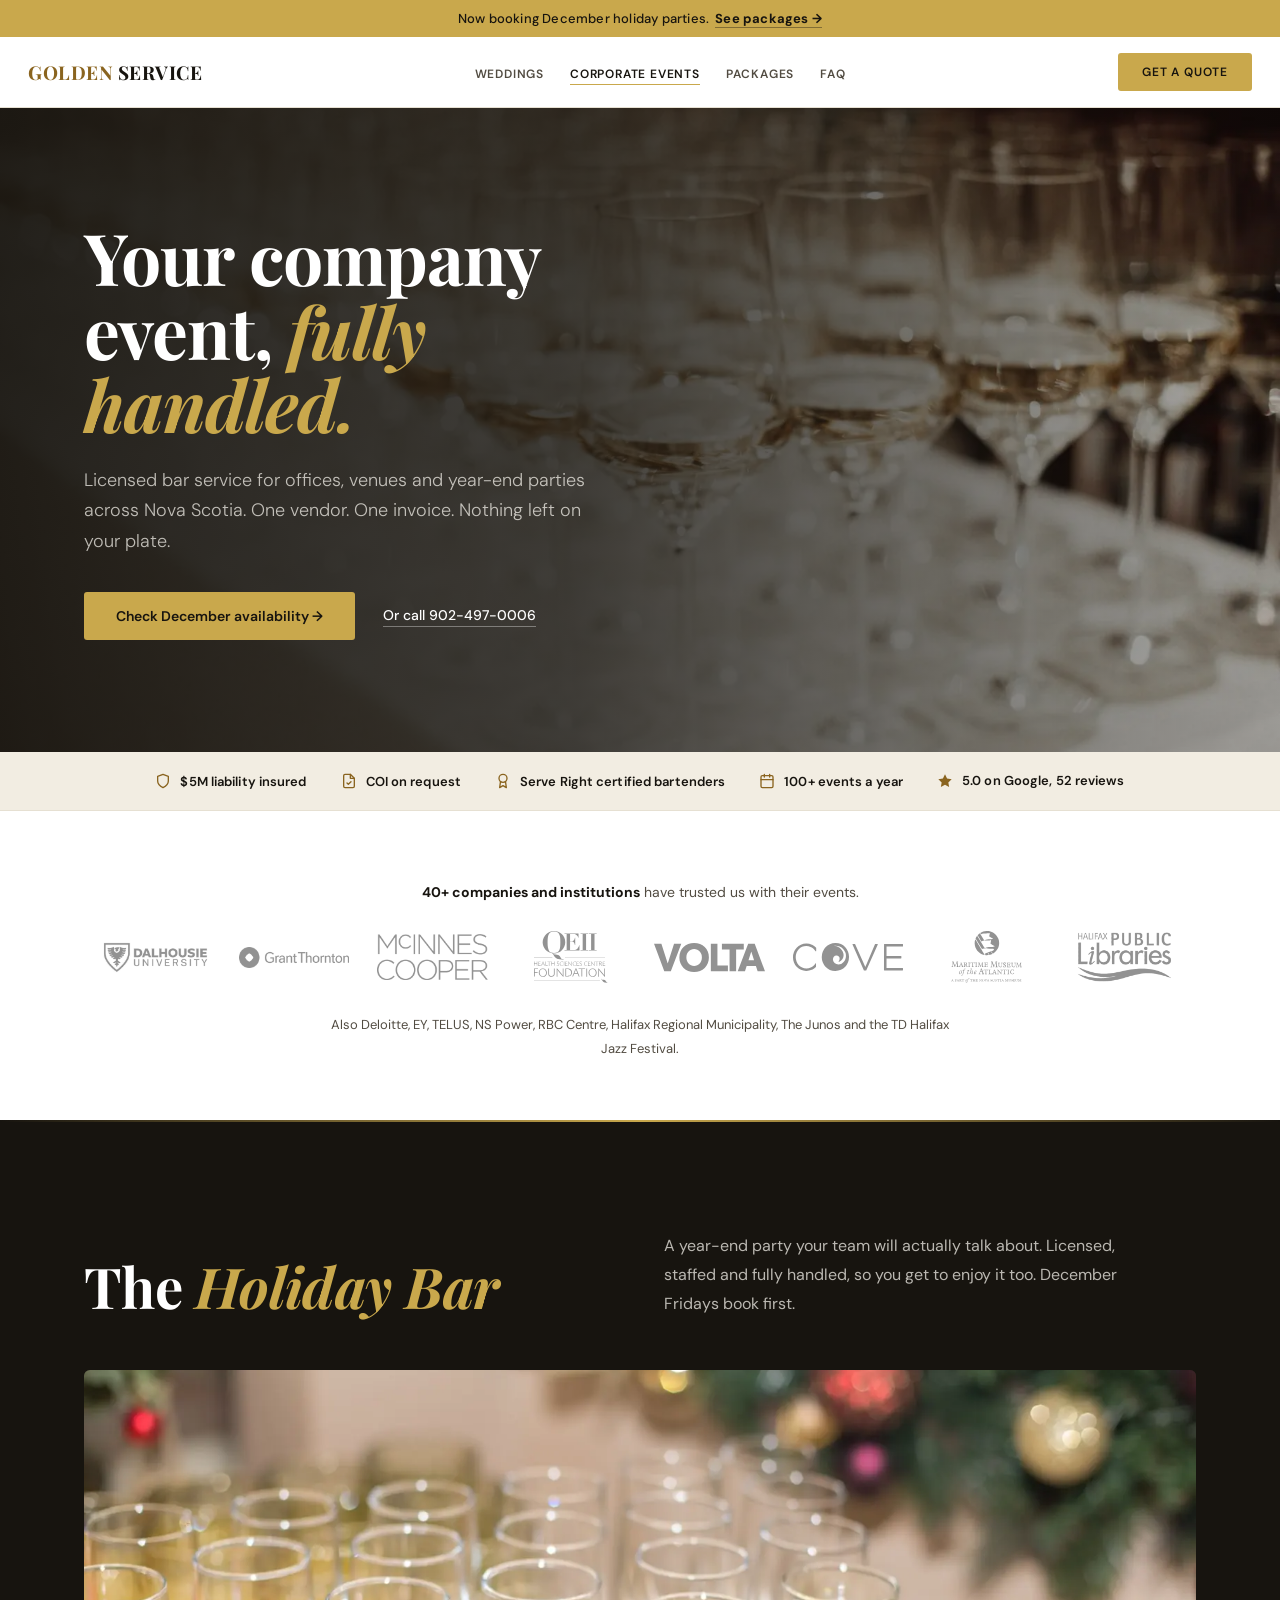
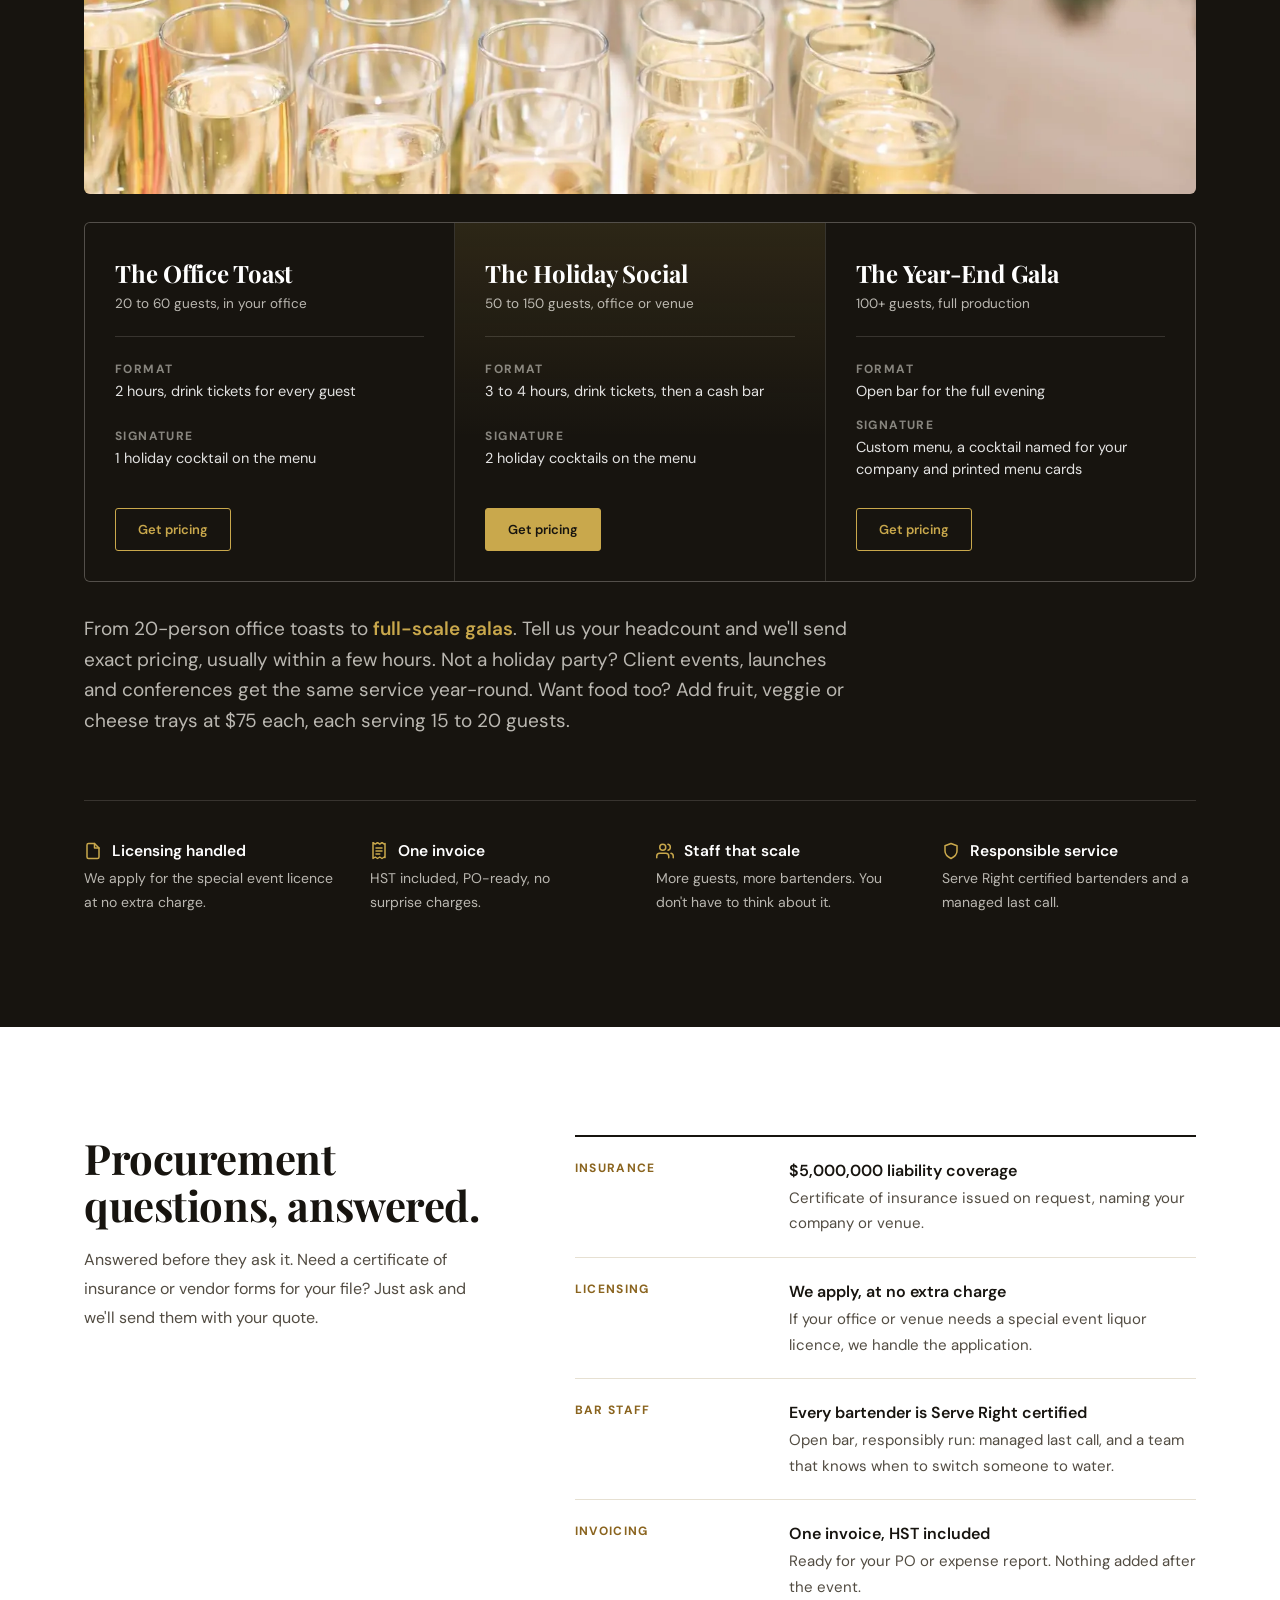
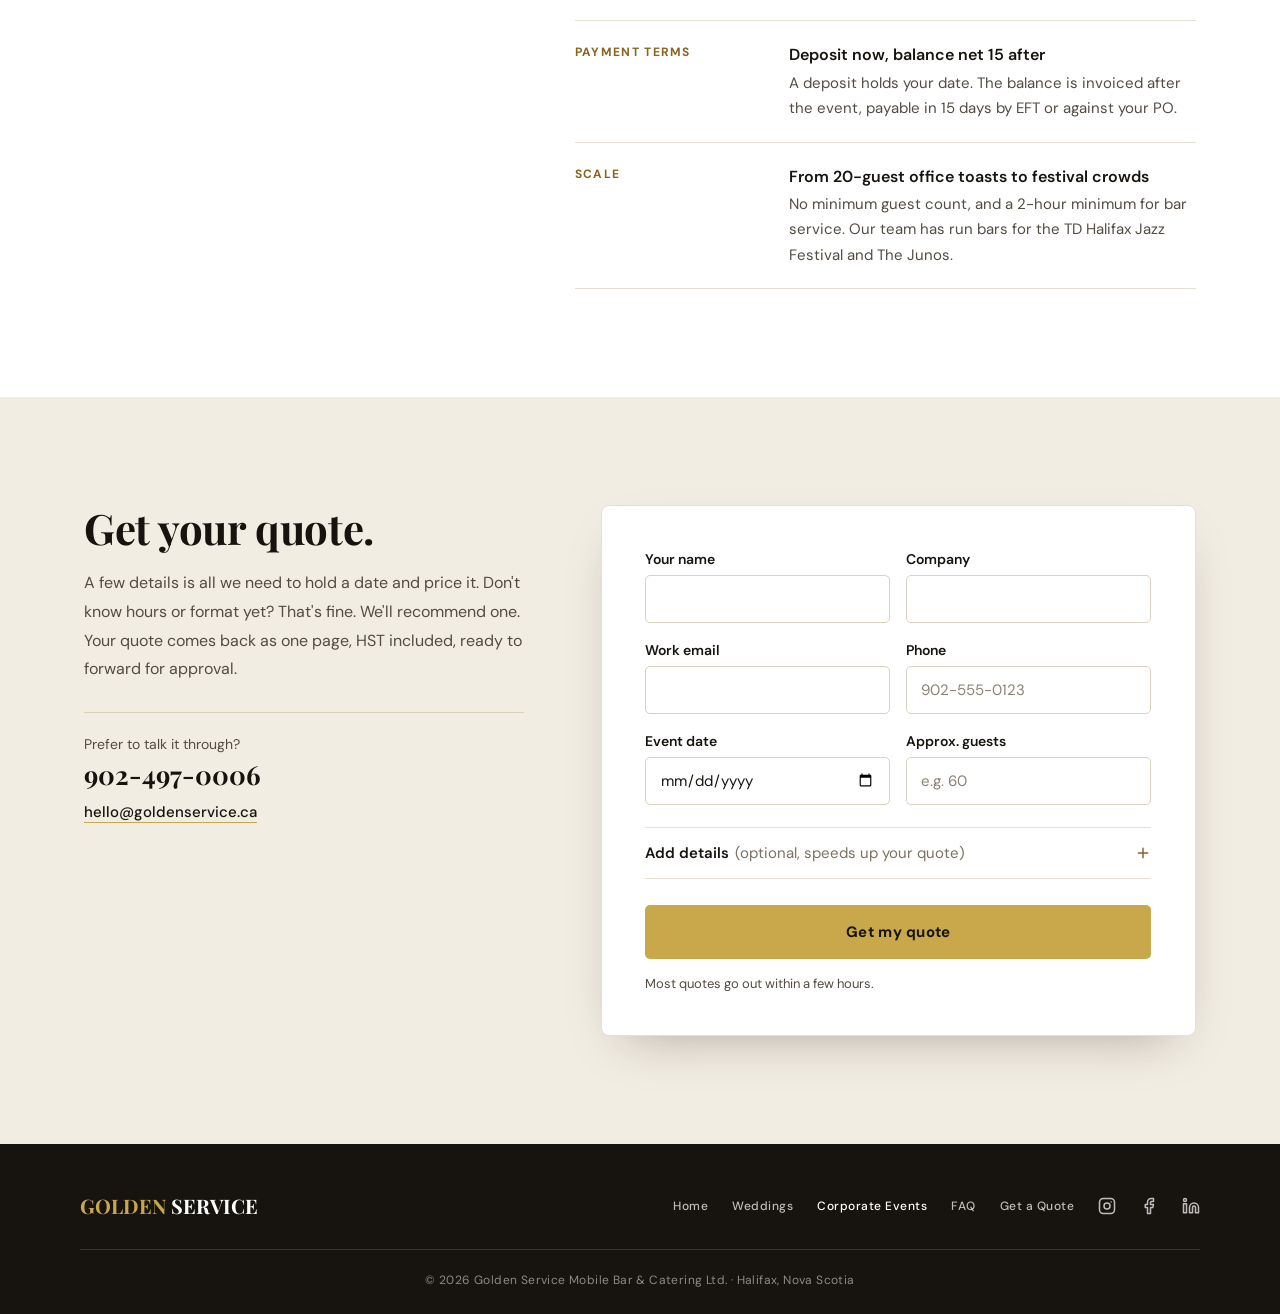
==== corporate/index.html @ 166dd5d0 "Phase 1 cleanup: trim homepage repeats, add minimum spend, corporate email - Rename Packages nav lin" ====
<!DOCTYPE html>
<html lang="en">
<head>
  <meta charset="UTF-8">
  <meta name="viewport" content="width=device-width, initial-scale=1.0">
  <title>Corporate &amp; Holiday Bar Service in Halifax | Golden Service</title>
  <meta name="description" content="Licensed mobile bar service for offices, venues and holiday parties across Nova Scotia. $5M liability insurance, Serve Right certified bartenders, one PO-ready invoice.">

  <!-- Open Graph -->
  <meta property="og:title" content="Corporate &amp; Holiday Party Bar Service | Golden Service Halifax">
  <meta property="og:description" content="Your company event, fully handled. Licensed, insured, one invoice.">
  <meta property="og:url" content="https://goldenservice.ca/corporate/">
  <meta property="og:type" content="website">
  <meta property="og:image" content="https://goldenservice.ca/corporate-event-wine-service-halifax.jpg">
  <meta property="og:image:width" content="2000">
  <meta property="og:image:height" content="1331">
  <meta property="og:image:alt" content="Bartender pouring wine for guests at a Halifax corporate event">
  <meta property="og:site_name" content="Golden Service Mobile Bar & Catering">
  <meta property="og:locale" content="en_CA">
  <meta name="twitter:card" content="summary_large_image">
  <meta name="theme-color" content="#17140f">

  <!-- Favicon -->
  <link rel="icon" type="image/x-icon" href="/favicon.ico">
  <link rel="icon" type="image/png" sizes="16x16" href="/favicon-16x16.png">
  <link rel="icon" type="image/png" sizes="32x32" href="/favicon-32x32.png">
  <link rel="apple-touch-icon" sizes="180x180" href="/apple-touch-icon.png">

  <link rel="preload" as="image" type="image/webp" href="/corporate-event-wine-service-halifax-1024.webp" media="(max-width: 760px)" fetchpriority="high">
  <link rel="preload" as="image" type="image/webp" href="/corporate-event-wine-service-halifax-1600.webp" media="(min-width: 761px)" fetchpriority="high">

  <link rel="canonical" href="https://goldenservice.ca/corporate/">

  <script type="application/ld+json">
  {
    "@context": "https://schema.org",
    "@type": "Service",
    "name": "Corporate and Holiday Party Bar Service",
    "serviceType": "Mobile bar service",
    "areaServed": { "@type": "State", "name": "Nova Scotia" },
    "provider": {
      "@type": "LocalBusiness",
      "name": "Golden Service Mobile Bar & Catering",
      "url": "https://goldenservice.ca",
      "telephone": "+19024970006"
    }
  }
  </script>

  <!-- Fonts -->
  <link rel="preconnect" href="https://fonts.googleapis.com">
  <link rel="preconnect" href="https://fonts.gstatic.com" crossorigin>
  <link rel="preload" as="style" href="https://fonts.googleapis.com/css2?family=DM+Sans:opsz,wght@9..40,300;9..40,400;9..40,500;9..40,600;9..40,700&family=Playfair+Display:wght@600;700&display=swap">
  <link href="https://fonts.googleapis.com/css2?family=DM+Sans:opsz,wght@9..40,300;9..40,400;9..40,500;9..40,600;9..40,700&family=Playfair+Display:wght@600;700&display=swap" rel="stylesheet" media="print" onload="this.media='all'">
  <noscript><link href="https://fonts.googleapis.com/css2?family=DM+Sans:opsz,wght@9..40,300;9..40,400;9..40,500;9..40,600;9..40,700&family=Playfair+Display:wght@600;700&display=swap" rel="stylesheet"></noscript>

  <style>
    *,*::before,*::after{box-sizing:border-box}
    html{scroll-behavior:smooth;scroll-padding-top:80px}
    body{margin:0;background:#fff;font-family:'DM Sans',sans-serif;color:var(--gs-ink);-webkit-font-smoothing:antialiased}
    img{max-width:100%;display:block}
    ::selection{background:var(--gs-gold-pale);color:var(--gs-ink)}
    a{-webkit-tap-highlight-color:transparent}
    :focus-visible{outline:2px solid var(--gs-gold);outline-offset:3px}
    h1,h2,h3{text-wrap:balance}
    p{text-wrap:pretty}

    :root{
      --gs-gold:#C9A84C;
      --gs-gold-deep:#8a641f;
      --gs-gold-pale:#f4ead0;
      --gs-ink:#17140f;
      --gs-ink-soft:#2a251d;
      --gs-paper:#FAFAF8;
      --gs-paper-deep:#f2ede2;
      --gs-body:#524c42;
      --gs-body-on-dark:rgba(250,247,240,.72);
      --gs-line:#e6e0d2;
      --gs-line-on-dark:rgba(250,247,240,.14);
      --gs-shadow:0 20px 50px -24px rgba(23,20,15,.35);
      --gs-ease:cubic-bezier(.16,1,.3,1);
      --z-sticky:100;
      --z-overlay:99;
      --z-backdrop:95;
    }
    html.gs-menu-locked, html.gs-menu-locked body{overflow:hidden;height:100%}

    .gs-shell{max-width:1160px;margin:0 auto;padding:0 24px}
    .gs-title{font-family:'Playfair Display',Georgia,serif;font-size:clamp(1.9rem,1.4vw + 1.5rem,2.75rem);font-weight:700;line-height:1.14;letter-spacing:-.01em;margin:0 0 16px}
    .gs-lede{font-size:16px;color:var(--gs-body);line-height:1.8;max-width:58ch;margin:0}

    /* HOLIDAY BANNER */
    .gs-banner{background:var(--gs-gold);color:var(--gs-ink);text-align:center;font-size:13px;font-weight:500;padding:10px 20px;letter-spacing:.2px}
    .gs-banner a{color:var(--gs-ink);font-weight:700;text-decoration:none;border-bottom:1px solid rgba(23,20,15,.4);margin-left:6px;white-space:nowrap}
    .gs-banner a:hover{border-bottom-color:var(--gs-ink)}
    .gs-banner[hidden]{display:none}

    /* NAV */
    .gs-nav{background:rgba(255,255,255,.94);backdrop-filter:blur(10px);-webkit-backdrop-filter:blur(10px);border-bottom:1px solid var(--gs-line);padding:16px 28px;display:flex;align-items:center;justify-content:space-between;position:sticky;top:0;z-index:var(--z-sticky);transition:box-shadow .3s var(--gs-ease)}
    .gs-nav.gs-nav--scrolled{box-shadow:0 8px 24px -18px rgba(23,20,15,.4)}
    .gs-nav-logo{font-family:'Playfair Display',Georgia,serif;font-size:19px;font-weight:700;letter-spacing:.5px;color:var(--gs-ink);text-decoration:none}
    .gs-nav-logo span{color:var(--gs-gold-deep)}
    .gs-nav-links{display:flex;gap:26px;list-style:none;margin:0;padding:0}
    .gs-nav-links a{font-size:12px;font-weight:600;color:var(--gs-body);text-decoration:none;letter-spacing:.8px;text-transform:uppercase;position:relative;padding-bottom:3px}
    .gs-nav-links a::after{content:'';position:absolute;left:0;right:100%;bottom:0;height:1px;background:var(--gs-gold);transition:right .25s var(--gs-ease)}
    .gs-nav-links a:hover{color:var(--gs-ink)}
    .gs-nav-links a:hover::after{right:0}
    .gs-nav-cta{background:var(--gs-gold);color:var(--gs-ink);padding:11px 24px;border-radius:3px;font-size:12px;font-weight:600;letter-spacing:.8px;text-transform:uppercase;text-decoration:none;transition:background .2s,color .2s,transform .2s}
    .gs-nav-cta:hover{background:var(--gs-gold-deep);color:#fff;transform:translateY(-1px)}
    .gs-hamburger{display:none;flex-direction:column;gap:5px;cursor:pointer;padding:4px;background:none;border:none}
    .gs-hamburger span{width:22px;height:2px;background:var(--gs-ink);border-radius:2px;display:block;transition:all .25s var(--gs-ease)}
    .gs-hamburger.open span:nth-child(1){transform:translateY(7px) rotate(45deg)}
    .gs-hamburger.open span:nth-child(2){opacity:0}
    .gs-hamburger.open span:nth-child(3){transform:translateY(-7px) rotate(-45deg)}
    .gs-nav-backdrop{display:none;position:fixed;inset:0;background:rgba(23,20,15,.35);z-index:var(--z-backdrop)}
    .gs-nav-backdrop.open{display:block}
    .gs-mobile-menu{display:none;position:fixed;top:60px;left:0;right:0;background:#fff;border-bottom:1px solid var(--gs-line);padding:8px 24px 20px;flex-direction:column;z-index:var(--z-overlay);box-shadow:0 12px 28px -18px rgba(23,20,15,.3)}
    .gs-mobile-menu.open{display:flex}
    .gs-mobile-menu a{font-size:13px;font-weight:600;color:var(--gs-body);text-decoration:none;letter-spacing:.8px;text-transform:uppercase;padding:14px 0;border-bottom:1px solid var(--gs-paper-deep)}
    .gs-mobile-menu a:last-child{border-bottom:none}
    .gs-mobile-cta{background:var(--gs-gold)!important;color:var(--gs-ink)!important;text-align:center;border-radius:4px;padding:13px 0!important;margin-top:8px}

    .gs-nav-links a[aria-current="page"]{color:var(--gs-ink)}
    .gs-nav-links a[aria-current="page"]::after{right:0}
    .gs-mobile-menu a[aria-current="page"]{color:var(--gs-gold-deep)}
    .gs-footer-links a[aria-current="page"]{color:#fff}
    .gs-footer-social{display:flex;align-items:center}

    /* BUTTONS */
    .gs-btn-primary{background:var(--gs-gold);color:var(--gs-ink);padding:15px 32px;border-radius:3px;font-size:14px;font-weight:600;text-decoration:none;display:inline-block;border:none;font-family:inherit;cursor:pointer;transition:background .2s,color .2s,transform .2s,box-shadow .2s}
    .gs-btn-primary:hover{background:var(--gs-gold-deep);color:#fff;transform:translateY(-2px);box-shadow:0 14px 28px -14px rgba(138,100,31,.6)}
    .gs-link-on-dark{color:#fff;font-size:14px;font-weight:500;text-decoration:none;border-bottom:1px solid rgba(255,255,255,.35);padding-bottom:2px;transition:border-color .2s,color .2s}
    .gs-link-on-dark:hover{color:var(--gs-gold);border-bottom-color:var(--gs-gold)}

    /* HERO */
    .gs-hero{background:var(--gs-ink);color:#fff;position:relative;overflow:hidden;isolation:isolate}
    .gs-hero::before{content:'';position:absolute;inset:0;z-index:-1;background:url('/corporate-event-wine-service-halifax.jpg') 65% 45%/cover no-repeat;background-image:image-set(url('/corporate-event-wine-service-halifax-1600.webp') type('image/webp'),url('/corporate-event-wine-service-halifax.jpg') type('image/jpeg'))}
    @media(max-width:760px){.gs-hero::before{background-image:image-set(url('/corporate-event-wine-service-halifax-1024.webp') type('image/webp'),url('/corporate-event-wine-service-halifax.jpg') type('image/jpeg'))}}
    .gs-hero::after{content:'';position:absolute;inset:0;z-index:-1;background:linear-gradient(90deg,rgba(23,20,15,.94) 0%,rgba(23,20,15,.82) 45%,rgba(23,20,15,.35) 100%)}
    .gs-hero-grid{min-height:min(72vh,640px);display:flex;flex-direction:column;justify-content:center;padding:clamp(64px,9vw,112px) 24px;max-width:1160px;margin:0 auto}
    .gs-hero h1{font-family:'Playfair Display',Georgia,serif;font-size:clamp(2.6rem,3.2vw + 1.9rem,4.6rem);font-weight:700;line-height:1.03;letter-spacing:-.015em;margin:0 0 24px;max-width:12ch}
    .gs-hero h1 em{color:var(--gs-gold);font-style:italic}
    .gs-hero-sub{font-size:clamp(16px,.6vw + 13px,18px);color:var(--gs-body-on-dark);line-height:1.7;max-width:44ch;margin:0 0 36px;font-weight:300}
    .gs-hero-actions{display:flex;align-items:center;gap:28px;flex-wrap:wrap}


    /* TRUST STRIP */
    .gs-trust{background:var(--gs-paper-deep);border-bottom:1px solid var(--gs-line)}
    .gs-trust ul{list-style:none;margin:0 auto;padding:20px 24px;max-width:1160px;display:flex;flex-wrap:wrap;justify-content:center;gap:10px 34px}
    .gs-trust li{font-size:13px;font-weight:600;color:var(--gs-ink);display:flex;align-items:center;gap:9px;letter-spacing:.1px}
    .gs-trust li svg{color:var(--gs-gold-deep);flex-shrink:0}
    .gs-trust a{color:inherit;text-decoration:none;border-bottom:1px solid transparent}
    .gs-trust a:hover{border-bottom-color:var(--gs-gold-deep)}

    /* LOGOS */
    .gs-logos{padding:clamp(48px,6vw,72px) 24px clamp(40px,5vw,60px);text-align:center}
    .gs-logos-lead{font-size:14px;color:var(--gs-body);margin:0 0 30px}
    .gs-logos-lead strong{color:var(--gs-ink)}
    .gs-logo-row{display:grid;grid-template-columns:repeat(8,1fr);gap:18px 28px;align-items:center;max-width:1080px;margin:0 auto}
    .gs-logo-row div{height:52px;display:flex;align-items:center;justify-content:center;min-width:0}
    .gs-logo-row img{width:100%;height:100%;object-fit:contain;filter:grayscale(1) opacity(.72);transition:filter .25s var(--gs-ease)}
    .gs-logo-row img:hover{filter:grayscale(0) opacity(1)}
    .gs-logos-more{font-size:13px;color:var(--gs-body);margin:30px auto 0;max-width:70ch;line-height:1.8}


    /* HOLIDAY */
    .gs-holiday{background:var(--gs-ink);color:#fff;padding:clamp(64px,9vw,112px) 0;position:relative}
    .gs-holiday::before{content:'';position:absolute;top:0;left:0;right:0;height:2px;background:linear-gradient(90deg,transparent,var(--gs-gold),transparent)}
    .gs-holiday-head{display:grid;grid-template-columns:1fr 1fr;gap:48px;align-items:end;margin-bottom:52px}
    .gs-holiday-head .gs-title{font-size:clamp(2.3rem,2.4vw + 1.6rem,3.6rem);margin:0}
    .gs-holiday-head .gs-title em{color:var(--gs-gold);font-style:italic}
    .gs-holiday-head p{color:var(--gs-body-on-dark);font-size:16px;line-height:1.8;margin:0;max-width:46ch}
    .gs-holiday-photo{border-radius:6px;overflow:hidden;aspect-ratio:21/8;margin:0 0 28px;background:var(--gs-ink-soft)}
    .gs-holiday-photo img{width:100%;height:100%;object-fit:cover;object-position:50% 8%}
    .gs-tiers{display:grid;grid-template-columns:repeat(3,1fr);gap:1px;background:var(--gs-line-on-dark);border:1px solid var(--gs-line-on-dark);border-radius:6px;overflow:hidden}
    .gs-tier{background:var(--gs-ink);padding:34px 30px 30px;display:flex;flex-direction:column;transition:background .3s var(--gs-ease)}
    .gs-tier:hover{background:var(--gs-ink-soft)}
    .gs-tier.featured{background:linear-gradient(180deg,rgba(201,168,76,.12),rgba(201,168,76,0) 60%),var(--gs-ink)}
    .gs-tier h3{font-family:'Playfair Display',Georgia,serif;font-size:24px;font-weight:700;margin:0 0 6px;letter-spacing:-.01em}
    .gs-tier-for{font-size:13.5px;color:var(--gs-body-on-dark);margin:0 0 24px;padding-bottom:24px;border-bottom:1px solid var(--gs-line-on-dark)}
    .gs-tier dl{margin:0 0 28px;display:grid;gap:14px;flex:1}
    .gs-tier dt{font-size:12px;font-weight:700;letter-spacing:1.4px;text-transform:uppercase;color:rgba(250,247,240,.5);margin-bottom:3px}
    .gs-tier dd{margin:0;font-size:14.5px;color:rgba(255,255,255,.88);line-height:1.55}
    .gs-tier-cta{align-self:flex-start;background:none;border:1.5px solid var(--gs-gold);color:var(--gs-gold);padding:12px 22px;border-radius:3px;font:600 13px 'DM Sans',sans-serif;cursor:pointer;text-decoration:none;transition:background .2s,color .2s,transform .2s}
    .gs-tier-cta:hover{background:var(--gs-gold);color:var(--gs-ink);transform:translateY(-2px)}
    .gs-tier.featured .gs-tier-cta{background:var(--gs-gold);color:var(--gs-ink)}
    .gs-tier.featured .gs-tier-cta:hover{background:#dcbf6a}
    .gs-holiday-anchor{margin:32px 0 0;font-size:clamp(16px,.5vw + 14px,19px);color:var(--gs-body-on-dark);line-height:1.6;max-width:60ch}
    .gs-holiday-anchor strong{color:var(--gs-gold);font-weight:600}
    .gs-promises{display:grid;grid-template-columns:repeat(4,1fr);gap:32px;margin-top:64px;padding-top:40px;border-top:1px solid var(--gs-line-on-dark)}
    .gs-promises h3{font-size:15.5px;font-weight:600;margin:0 0 6px;color:#fff;display:flex;align-items:center;gap:10px}
    .gs-promises h3 svg{color:var(--gs-gold);flex-shrink:0}
    .gs-promises p{font-size:14px;color:var(--gs-body-on-dark);line-height:1.7;margin:0}

    /* LIGHT FARE */
    .gs-fare{padding:clamp(64px,9vw,108px) 0 0}
    .gs-fare-head{display:grid;grid-template-columns:1fr 1fr;gap:48px;align-items:end;margin-bottom:40px}
    .gs-fare-head .gs-title{margin:0}
    .gs-fare-row{display:grid;grid-template-columns:repeat(3,minmax(0,1fr));gap:28px}
    .gs-fare-row figure{margin:0}
    .gs-fare-row img{width:100%;height:auto;aspect-ratio:3/2;object-fit:cover;border-radius:6px;background:var(--gs-paper-deep)}
    .gs-fare-row figcaption{padding-top:14px;font-size:14.5px;color:var(--gs-body);line-height:1.6}
    .gs-fare-row figcaption strong{display:block;color:var(--gs-ink);font-weight:600;font-size:16px;margin-bottom:2px}
    .gs-addon{margin:-6px 0 22px!important}
    .gs-addon .gs-inline-check{margin:0}
    .gs-tray-opts{display:flex;flex-wrap:wrap;gap:10px 22px;margin-top:10px;padding-left:25px}
    .gs-tray-opts[hidden]{display:none}

    /* PROCUREMENT SPEC SHEET */
    .gs-proc{padding:clamp(64px,9vw,108px) 0}
    .gs-proc-grid{display:grid;grid-template-columns:.8fr 1.2fr;gap:clamp(40px,6vw,88px);align-items:start}
    .gs-proc-grid .gs-lede{margin-bottom:0}
    .gs-spec{margin:0;border-top:2px solid var(--gs-ink)}
    .gs-spec div{display:grid;grid-template-columns:190px 1fr;gap:24px;padding:20px 0;border-bottom:1px solid var(--gs-line)}
    .gs-spec dt{font-size:12px;font-weight:700;letter-spacing:1.3px;text-transform:uppercase;color:var(--gs-gold-deep);padding-top:3px}
    .gs-spec dd{margin:0;font-size:15px;color:var(--gs-body);line-height:1.7}
    .gs-spec dd strong{color:var(--gs-ink);font-weight:600;display:block;font-size:16px;margin-bottom:2px}

    /* QUOTE FORM */
    .gs-quote{background:var(--gs-paper-deep);padding:clamp(64px,9vw,108px) 0}
    .gs-quote-grid{display:grid;grid-template-columns:.85fr 1.15fr;gap:clamp(40px,6vw,80px);align-items:start}
    .gs-quote-aside .gs-lede{margin-bottom:28px}
    .gs-call{border-top:1px solid #d9d0bc;padding-top:22px;margin-top:6px}
    .gs-call p{margin:0 0 4px;font-size:14px;color:var(--gs-body)}
    .gs-call a{font-family:'Playfair Display',Georgia,serif;font-size:26px;font-weight:700;color:var(--gs-ink);text-decoration:none;font-variant-numeric:tabular-nums}
    .gs-call a:hover{color:var(--gs-gold-deep)}
    .gs-call .gs-mail{display:inline-block;margin-top:10px;font:500 15px 'DM Sans',sans-serif;border-bottom:1px solid var(--gs-gold)}
    .gs-card{background:#fff;border:1px solid var(--gs-line);border-radius:8px;padding:clamp(24px,3.4vw,44px);box-shadow:var(--gs-shadow)}
    .gs-progress{display:flex;gap:8px;margin-bottom:26px}
    .gs-progress span{flex:1;height:3px;border-radius:2px;background:var(--gs-line);transition:background .3s var(--gs-ease)}
    .gs-progress span.on{background:var(--gs-gold)}
    .gs-step-label{font-size:14px;font-weight:500;color:var(--gs-body);margin:0 0 20px}
    .gs-step-label b{color:var(--gs-ink)}
    .gs-field{margin-bottom:18px}
    .gs-row{display:grid;grid-template-columns:1fr 1fr;gap:16px}
    .gs-field label,.gs-legend{display:block;font-size:14px;font-weight:600;color:var(--gs-ink);margin-bottom:7px;padding:0}
    .gs-field label i{font-style:normal;font-weight:400;color:#7a7263}
    .gs-input{display:block;width:100%;height:48px;padding:12px 14px;border:1px solid #d9d2c3;border-radius:5px;font:15px 'DM Sans',sans-serif;color:var(--gs-ink);background:#fff;transition:border-color .2s,box-shadow .2s;outline:none}
    textarea.gs-input{height:auto;min-height:110px;resize:vertical}
    .gs-input::placeholder{color:#8b8374}
    .gs-input:focus{border-color:var(--gs-gold);box-shadow:0 0 0 3px rgba(201,168,76,.2)}
    .gs-input:user-invalid{border-color:#b4442c}
    fieldset{border:none;margin:0 0 20px;padding:0}
    .gs-choices{display:grid;grid-template-columns:1fr 1fr;gap:4px 16px}
    .gs-choice{position:relative;display:flex;align-items:center;gap:10px;padding:6px 0;font-size:14.5px;cursor:pointer;line-height:1.35}
    .gs-choice:hover input{border-color:var(--gs-gold)}
    .gs-choice input{appearance:none;-webkit-appearance:none;width:17px;height:17px;min-width:17px;margin:0;border:1.5px solid #bdb4a2;background:#fff;position:relative;cursor:pointer;transition:border-color .15s,background .15s}
    .gs-choice input[type=radio]{border-radius:50%}
    .gs-choice input:checked{border-color:var(--gs-gold)}
    .gs-choice input[type=radio]:checked::after{content:'';position:absolute;inset:3px;border-radius:50%;background:var(--gs-gold)}
    .gs-choice:has(input:focus-visible){outline:2px solid var(--gs-gold);outline-offset:2px}
    .gs-inline-check,.gs-field .gs-inline-check{display:flex;align-items:center;gap:9px;font-size:14px;font-weight:400;color:var(--gs-body);margin:10px 0 0;cursor:pointer}
    .gs-inline-check input{width:16px;height:16px;accent-color:var(--gs-gold)}
    .gs-submit{width:100%;padding:17px;background:var(--gs-gold);color:var(--gs-ink);border:none;border-radius:5px;font:700 15px 'DM Sans',sans-serif;letter-spacing:.3px;cursor:pointer;margin-top:6px;transition:background .2s,color .2s,transform .2s}
    .gs-submit:hover:not(:disabled){background:var(--gs-gold-deep);color:#fff;transform:translateY(-1px)}
    .gs-submit:disabled{opacity:.7;cursor:progress}
    .gs-form-foot{display:flex;justify-content:space-between;align-items:center;gap:16px;margin-top:16px;flex-wrap:wrap}
    .gs-promise{font-size:13px;color:var(--gs-body);margin:0}
    .gs-back{background:none;border:none;padding:0;font:500 13px 'DM Sans',sans-serif;color:var(--gs-body);cursor:pointer;border-bottom:1px solid var(--gs-line)}
    .gs-back:hover{color:var(--gs-ink);border-bottom-color:var(--gs-ink)}
    .gs-js .gs-step[hidden]{display:none}
    .gs-status{border-radius:5px;padding:16px;font-size:14.5px;line-height:1.6;margin-top:16px}
    .gs-status[hidden]{display:none}
    .gs-status.ok{background:#f1f7ef;border:1px solid #c6dfbf;color:#2d5a23}
    .gs-status.err{background:#fbf1ee;border:1px solid #efc9bf;color:#8a2f1c}
    .gs-status.err a{color:inherit}

    .gs-more{border-top:1px solid var(--gs-line);border-bottom:1px solid var(--gs-line);margin:4px 0 20px}
    .gs-more summary{list-style:none;cursor:pointer;display:flex;align-items:center;gap:6px;padding:15px 0;font-size:15px;font-weight:600;color:var(--gs-ink)}
    .gs-more summary::-webkit-details-marker{display:none}
    .gs-more summary span{font-weight:400;color:#7a7263}
    .gs-more summary svg{color:var(--gs-gold-deep);flex-shrink:0;margin-left:auto;transition:transform .3s var(--gs-ease)}
    .gs-more[open] summary svg{transform:rotate(45deg)}
    .gs-more-body{padding:4px 0 6px}
    .gs-more[hidden],#gsStep1[hidden],.gs-form-foot[hidden],.gs-submit[hidden]{display:none}

    /* MOBILE QUOTE BAR */
    .gs-mbar{display:none}
    @media(max-width:760px){
      .gs-mbar{display:flex;gap:10px;position:fixed;left:0;right:0;bottom:0;z-index:var(--z-sticky);padding:10px 16px calc(10px + env(safe-area-inset-bottom));background:rgba(255,255,255,.96);backdrop-filter:blur(10px);-webkit-backdrop-filter:blur(10px);border-top:1px solid var(--gs-line);box-shadow:0 -10px 24px -18px rgba(23,20,15,.4);transform:translateY(110%);transition:transform .35s var(--gs-ease)}
      .gs-mbar.on{transform:none}
      .gs-mbar a{display:flex;align-items:center;justify-content:center;gap:8px;height:48px;border-radius:5px;font:700 15px 'DM Sans',sans-serif;text-decoration:none}
      .gs-mbar-quote{flex:1;background:var(--gs-gold);color:var(--gs-ink)}
      .gs-mbar-call{width:56px;border:1.5px solid var(--gs-ink);color:var(--gs-ink)}
      body{padding-bottom:calc(72px + env(safe-area-inset-bottom))}
    }
    @media(prefers-reduced-motion:reduce){.gs-mbar{transition:none}}

    /* FOOTER */
    .gs-footer{background:var(--gs-ink);padding:48px 24px 26px}
    .gs-footer-top{max-width:1120px;margin:0 auto;display:flex;justify-content:space-between;align-items:center;padding-bottom:30px;border-bottom:1px solid var(--gs-line-on-dark);flex-wrap:wrap;gap:16px}
    .gs-footer-logo{font-family:'Playfair Display',Georgia,serif;font-size:20px;font-weight:700;color:#fff;text-decoration:none}
    .gs-footer-logo span{color:var(--gs-gold)}
    .gs-footer-links{display:flex;gap:24px;flex-wrap:wrap;align-items:center}
    .gs-footer-links a{font-size:12px;color:rgba(255,255,255,.72);text-decoration:none;letter-spacing:.5px;font-weight:500;transition:color .2s}
    .gs-footer-links a:hover{color:var(--gs-gold)}
    .gs-footer-copy{text-align:center;font-size:12px;color:rgba(255,255,255,.5);padding-top:22px;letter-spacing:.4px}

    /* Reveal */
    [data-reveal].gs-reveal-pending{opacity:0;transform:translateY(22px);transition:opacity .7s var(--gs-ease),transform .7s var(--gs-ease)}
    [data-reveal].gs-reveal-in{opacity:1;transform:none}
    @media(prefers-reduced-motion:reduce){
      html{scroll-behavior:auto}
      [data-reveal].gs-reveal-pending{opacity:1;transform:none;transition:none}
      }

    /* RESPONSIVE */
    @media(max-width:980px){
        .gs-logo-row{grid-template-columns:repeat(4,minmax(0,1fr))}
      .gs-holiday-head,.gs-proc-grid,.gs-quote-grid,.gs-fare-head{grid-template-columns:1fr}
      .gs-fare-head{gap:14px}
      .gs-holiday-head{gap:18px}
      .gs-tiers{grid-template-columns:1fr}
      .gs-holiday-photo{aspect-ratio:16/9}
      .gs-promises{grid-template-columns:1fr 1fr}
      }
    @media(max-width:760px){
      .gs-nav-links,.gs-nav-cta{display:none}
      .gs-hamburger{display:flex}
      .gs-spec div{grid-template-columns:1fr;gap:6px}
    }
    @media(max-width:560px){
      .gs-nav{padding:14px 20px}
      .gs-logo-row{grid-template-columns:repeat(2,minmax(0,1fr));gap:14px 28px}
      .gs-logo-row div{height:44px}
      .gs-promises{grid-template-columns:1fr}
      .gs-fare-row{grid-template-columns:1fr;gap:24px}
      .gs-row,.gs-choices{grid-template-columns:1fr}
      .gs-row{gap:0}
        .gs-trust ul{justify-content:flex-start;gap:10px 22px}
      .gs-hero-actions{gap:20px}
    }
  </style>
</head>
<body>
<script>document.documentElement.classList.add('gs-js')</script>

  <div class="gs-banner" id="gsBanner">
    Now booking December holiday parties.<a href="#holiday">See packages &rarr;</a>
  </div>

  <nav class="gs-nav" id="gsNav">
    <a href="/" class="gs-nav-logo"><span>GOLDEN</span> SERVICE</a>
    <ul class="gs-nav-links">
      <li><a href="/weddings/">Weddings</a></li>
      <li><a href="/corporate/" aria-current="page">Corporate Events</a></li>
      <li><a href="#holiday">Packages</a></li>
      <li><a href="#procurement">FAQ</a></li>
    </ul>
    <a href="#quote" class="gs-nav-cta">Get a Quote</a>
    <button class="gs-hamburger" id="gsHamburger" aria-label="Open menu" aria-expanded="false" aria-controls="gsMobileMenu">
      <span></span><span></span><span></span>
    </button>
  </nav>
  <div class="gs-nav-backdrop" id="gsNavBackdrop"></div>
  <div class="gs-mobile-menu" id="gsMobileMenu">
    <a href="/">Home</a>
    <a href="/weddings/">Weddings</a>
    <a href="/corporate/" aria-current="page">Corporate Events</a>
    <a href="#holiday">Packages</a>
    <a href="#procurement">FAQ</a>
    <a href="#quote" class="gs-mobile-cta">Get a Quote</a>
  </div>

  <main>
    <!-- HERO -->
    <section class="gs-hero" aria-labelledby="gsHeroTitle">
      <div class="gs-hero-grid">
        <div>
          <h1 id="gsHeroTitle">Your company event, <em>fully handled.</em></h1>
          <p class="gs-hero-sub">Licensed bar service for offices, venues and year-end parties across Nova Scotia. One vendor. One invoice. Nothing left on your plate.</p>
          <div class="gs-hero-actions">
            <a href="#quote" class="gs-btn-primary" id="gsHeroCta" data-focus-date>Check December availability &rarr;</a>
            <a href="tel:+19024970006" class="gs-link-on-dark">Or call 902-497-0006</a>
          </div>
        </div>
      </div>
    </section>

    <!-- TRUST STRIP -->
    <div class="gs-trust">
      <ul>
        <li><svg width="16" height="16" viewBox="0 0 24 24" fill="none" stroke="currentColor" stroke-width="2" stroke-linecap="round" stroke-linejoin="round" aria-hidden="true"><path d="M12 22s8-4 8-10V5l-8-3-8 3v7c0 6 8 10 8 10z"/></svg>$5M liability insured</li>
        <li><svg width="16" height="16" viewBox="0 0 24 24" fill="none" stroke="currentColor" stroke-width="2" stroke-linecap="round" stroke-linejoin="round" aria-hidden="true"><path d="M14 2H6a2 2 0 0 0-2 2v16a2 2 0 0 0 2 2h12a2 2 0 0 0 2-2V8z"/><path d="M14 2v6h6M9 15l2 2 4-4"/></svg>COI on request</li>
        <li><svg width="16" height="16" viewBox="0 0 24 24" fill="none" stroke="currentColor" stroke-width="2" stroke-linecap="round" stroke-linejoin="round" aria-hidden="true"><circle cx="12" cy="8" r="6"/><path d="M8.2 13.2 7 22l5-3 5 3-1.2-8.8"/></svg>Serve Right certified bartenders</li>
        <li><svg width="16" height="16" viewBox="0 0 24 24" fill="none" stroke="currentColor" stroke-width="2" stroke-linecap="round" stroke-linejoin="round" aria-hidden="true"><rect x="3" y="4" width="18" height="18" rx="2"/><path d="M16 2v4M8 2v4M3 10h18"/></svg>100+ events a year</li>
        <li><svg width="16" height="16" viewBox="0 0 24 24" fill="currentColor" aria-hidden="true"><path d="m12 2 3.1 6.3 6.9 1-5 4.9 1.2 6.8L12 17.8 5.8 21l1.2-6.8-5-4.9 6.9-1z"/></svg><a href="https://g.page/r/CfQs7OFa7ljxEB0/review" target="_blank" rel="noopener">5.0 on Google, 52 reviews</a></li>
      </ul>
    </div>

    <!-- LOGOS -->
    <section class="gs-logos gs-shell" aria-label="Clients">
      <p class="gs-logos-lead"><strong>40+ companies and institutions</strong> have trusted us with their events.</p>
      <div class="gs-logo-row">
        <div><img src="/client-logos/dalhousie-university.png" alt="Dalhousie University" loading="lazy"></div>
        <div><img src="/client-logos/grant-thornton.png" alt="Grant Thornton" loading="lazy"></div>
        <div><img src="/client-logos/mcinnes-cooper.png" alt="McInnes Cooper" loading="lazy"></div>
        <div><img src="/client-logos/qeii-foundation.svg" alt="QEII Foundation" loading="lazy"></div>
        <div><img src="/client-logos/volta.svg" alt="Volta" loading="lazy"></div>
        <div><img src="/client-logos/cove.svg" alt="COVE, Centre for Ocean Ventures and Entrepreneurship" loading="lazy"></div>
        <div><img src="/client-logos/maritime-museum.svg" alt="Maritime Museum of the Atlantic" loading="lazy"></div>
        <div><img src="/client-logos/halifax-public-library.png" alt="Halifax Public Libraries" loading="lazy"></div>
      </div>
      <p class="gs-logos-more">Also Deloitte, EY, TELUS, NS Power, RBC Centre, Halifax Regional Municipality, The Junos and the TD Halifax Jazz Festival.</p>
    </section>

    <!-- HOLIDAY -->
    <section class="gs-holiday" id="holiday" aria-labelledby="gsHolidayTitle">
      <div class="gs-shell">
        <div class="gs-holiday-head" data-reveal>
          <h2 class="gs-title" id="gsHolidayTitle">The <em>Holiday Bar</em></h2>
          <p>A year-end party your team will actually talk about. Licensed, staffed and fully handled, so you get to enjoy it too. December Fridays book first.</p>
        </div>

        <div class="gs-holiday-photo" data-reveal><picture><source type="image/webp" srcset="/holiday-party-champagne-bar-halifax-640.webp 640w, /holiday-party-champagne-bar-halifax-1024.webp 1024w, /holiday-party-champagne-bar-halifax-1600.webp 1600w" sizes="(max-width: 1160px) calc(100vw - 48px), 1112px"><img src="/holiday-party-champagne-bar-halifax.jpg" alt="Rows of champagne flutes poured and ready in front of a decorated Christmas tree at a holiday party" loading="lazy" width="1800" height="1200"></picture></div>

        <div class="gs-tiers" data-reveal>
          <article class="gs-tier">
            <h3>The Office Toast</h3>
            <p class="gs-tier-for">20 to 60 guests, in your office</p>
            <dl>
              <div><dt>Format</dt><dd>2 hours, drink tickets for every guest</dd></div>
              <div><dt>Signature</dt><dd>1 holiday cocktail on the menu</dd></div>
            </dl>
            <a href="#quote" class="gs-tier-cta" data-package="The Office Toast">Get pricing</a>
          </article>
          <article class="gs-tier featured">
            <h3>The Holiday Social</h3>
            <p class="gs-tier-for">50 to 150 guests, office or venue</p>
            <dl>
              <div><dt>Format</dt><dd>3 to 4 hours, drink tickets, then a cash bar</dd></div>
              <div><dt>Signature</dt><dd>2 holiday cocktails on the menu</dd></div>
            </dl>
            <a href="#quote" class="gs-tier-cta" data-package="The Holiday Social">Get pricing</a>
          </article>
          <article class="gs-tier">
            <h3>The Year-End Gala</h3>
            <p class="gs-tier-for">100+ guests, full production</p>
            <dl>
              <div><dt>Format</dt><dd>Open bar for the full evening</dd></div>
              <div><dt>Signature</dt><dd>Custom menu, a cocktail named for your company and printed menu cards</dd></div>
            </dl>
            <a href="#quote" class="gs-tier-cta" data-package="The Year-End Gala">Get pricing</a>
          </article>
        </div>
        <p class="gs-holiday-anchor">From 20-person office toasts to <strong>full-scale galas</strong>. Tell us your headcount and we'll send exact pricing, usually within a few hours. Not a holiday party? Client events, launches and conferences get the same service year-round. Want food too? Add fruit, veggie or cheese trays at $75 each, each serving 15 to 20 guests.</p>

        <div class="gs-promises" data-reveal>
          <div>
            <h3><svg width="18" height="18" viewBox="0 0 24 24" fill="none" stroke="currentColor" stroke-width="2" stroke-linecap="round" stroke-linejoin="round" aria-hidden="true"><path d="M14 2H6a2 2 0 0 0-2 2v16a2 2 0 0 0 2 2h12a2 2 0 0 0 2-2V8z"/><path d="M14 2v6h6"/></svg>Licensing handled</h3>
            <p>We apply for the special event licence at no extra charge.</p>
          </div>
          <div>
            <h3><svg width="18" height="18" viewBox="0 0 24 24" fill="none" stroke="currentColor" stroke-width="2" stroke-linecap="round" stroke-linejoin="round" aria-hidden="true"><path d="M4 2v20l3-2 3 2 3-2 3 2 3-2 1 .7V2l-1 .7-3-2-3 2-3-2-3 2-3-2z"/><path d="M8 8h8M8 12h8M8 16h5"/></svg>One invoice</h3>
            <p>HST included, PO-ready, no surprise charges.</p>
          </div>
          <div>
            <h3><svg width="18" height="18" viewBox="0 0 24 24" fill="none" stroke="currentColor" stroke-width="2" stroke-linecap="round" stroke-linejoin="round" aria-hidden="true"><path d="M17 21v-2a4 4 0 0 0-4-4H5a4 4 0 0 0-4 4v2"/><circle cx="9" cy="7" r="4"/><path d="M23 21v-2a4 4 0 0 0-3-3.9M16 3.1a4 4 0 0 1 0 7.8"/></svg>Staff that scale</h3>
            <p>More guests, more bartenders. You don't have to think about it.</p>
          </div>
          <div>
            <h3><svg width="18" height="18" viewBox="0 0 24 24" fill="none" stroke="currentColor" stroke-width="2" stroke-linecap="round" stroke-linejoin="round" aria-hidden="true"><path d="M12 22s8-4 8-10V5l-8-3-8 3v7c0 6 8 10 8 10z"/></svg>Responsible service</h3>
            <p>Serve Right certified bartenders and a managed last call.</p>
          </div>
        </div>
      </div>
    </section>

    <!-- PROCUREMENT -->
    <section class="gs-proc" id="procurement" aria-labelledby="gsProcTitle">
      <div class="gs-shell gs-proc-grid">
        <div data-reveal>
          <h2 class="gs-title" id="gsProcTitle">Procurement questions, answered.</h2>
          <p class="gs-lede">Answered before they ask it. Need a certificate of insurance or vendor forms for your file? Just ask and we'll send them with your quote.</p>
        </div>
        <dl class="gs-spec" data-reveal>
          <div><dt>Insurance</dt><dd><strong>$5,000,000 liability coverage</strong>Certificate of insurance issued on request, naming your company or venue.</dd></div>
          <div><dt>Licensing</dt><dd><strong>We apply, at no extra charge</strong>If your office or venue needs a special event liquor licence, we handle the application.</dd></div>
          <div><dt>Bar staff</dt><dd><strong>Every bartender is Serve Right certified</strong>Open bar, responsibly run: managed last call, and a team that knows when to switch someone to water.</dd></div>
          <div><dt>Invoicing</dt><dd><strong>One invoice, HST included</strong>Ready for your PO or expense report. Nothing added after the event.</dd></div>
          <div><dt>Payment terms</dt><dd><strong>Deposit now, balance net 15 after</strong>A deposit holds your date. The balance is invoiced after the event, payable in 15 days by EFT or against your PO.</dd></div>
          <div><dt>Scale</dt><dd><strong>From 20-guest office toasts to festival crowds</strong>No minimum guest count, and a 2-hour minimum for bar service. Our team has run bars for the TD Halifax Jazz Festival and The Junos.</dd></div>
        </dl>
      </div>
    </section>

    <!-- QUOTE FORM -->
    <section class="gs-quote" id="quote" aria-labelledby="gsQuoteTitle">
      <div class="gs-shell gs-quote-grid">
        <div class="gs-quote-aside" data-reveal>
          <h2 class="gs-title" id="gsQuoteTitle">Get your quote.</h2>
          <p class="gs-lede">A few details is all we need to hold a date and price it. Don't know hours or format yet? That's fine. We'll recommend one. Your quote comes back as one page, HST included, ready to forward for approval.</p>
          <div class="gs-call">
            <p>Prefer to talk it through?</p>
            <a href="tel:+19024970006">902-497-0006</a><br>
            <a class="gs-mail" href="mailto:hello@goldenservice.ca">hello@goldenservice.ca</a>
          </div>
        </div>

        <div class="gs-card" data-reveal>
          <form id="gsForm" action="https://api.web3forms.com/submit" method="POST" novalidate>
            <input type="hidden" name="access_key" value="cbef750b-b37a-4d63-a776-7276fa377355">
            <input type="hidden" name="from_name" value="Golden Service Website">
            <input type="checkbox" name="botcheck" tabindex="-1" autocomplete="off" aria-hidden="true" style="display:none">

            <div id="gsStep1">
              <div class="gs-row">
                <div class="gs-field"><label for="f-name">Your name</label><input class="gs-input" id="f-name" name="name" type="text" autocomplete="name" required></div>
                <div class="gs-field"><label for="f-company">Company</label><input class="gs-input" id="f-company" name="company" type="text" autocomplete="organization" required></div>
              </div>
              <div class="gs-row">
                <div class="gs-field"><label for="f-email">Work email</label><input class="gs-input" id="f-email" name="email" type="email" autocomplete="email" required></div>
                <div class="gs-field"><label for="f-phone">Phone</label><input class="gs-input" id="f-phone" name="phone" type="tel" autocomplete="tel" inputmode="tel" placeholder="902-555-0123" pattern="[\d\s\(\)\+\.\-]{10,}" title="Please enter a phone number with area code" required></div>
              </div>
              <div class="gs-row">
                <div class="gs-field"><label for="f-date">Event date</label><input class="gs-input" id="f-date" name="event_date" type="date" max="2099-12-31" required></div>
                <div class="gs-field"><label for="f-guests">Approx. guests</label><input class="gs-input" id="f-guests" name="guests" type="number" min="1" inputmode="numeric" placeholder="e.g. 60" required></div>
              </div>
            </div>

            <details class="gs-more" id="gsMore">
              <summary>Add details <span>(optional, speeds up your quote)</span><svg width="16" height="16" viewBox="0 0 24 24" fill="none" stroke="currentColor" stroke-width="2.2" stroke-linecap="round" aria-hidden="true"><path d="M12 5v14M5 12h14"/></svg></summary>
              <div class="gs-more-body">
              <div class="gs-field">
                <label for="f-venue">Location or venue</label>
                <input class="gs-input" id="f-venue" name="location" type="text" placeholder="Your office, or a venue name">
              </div>
              <fieldset>
                <legend class="gs-legend">Service style</legend>
                <div class="gs-choices">
                  <label class="gs-choice"><input type="radio" name="service_style" value="Open bar"> Open bar</label>
                  <label class="gs-choice"><input type="radio" name="service_style" value="Drink tickets + cash bar"> Drink tickets + cash bar</label>
                  <label class="gs-choice"><input type="radio" name="service_style" value="Cash bar"> Cash bar</label>
                  <label class="gs-choice"><input type="radio" name="service_style" value="Not sure, recommend one" checked> Not sure, recommend one</label>
                </div>
              </fieldset>
              <div class="gs-addon">
                <label class="gs-inline-check"><input type="checkbox" id="gsTrays" aria-controls="gsTrayOpts" aria-expanded="false"> Add light fare trays (fruit, veggie, cheese)</label>
                <div class="gs-tray-opts" id="gsTrayOpts" role="group" aria-label="Tray types" hidden>
                  <label class="gs-inline-check"><input type="checkbox" class="gs-tray" value="Fruit" checked> Fruit</label>
                  <label class="gs-inline-check"><input type="checkbox" class="gs-tray" value="Veggie" checked> Veggie</label>
                  <label class="gs-inline-check"><input type="checkbox" class="gs-tray" value="Cheese" checked> Cheese</label>
                </div>
              </div>
              <input type="hidden" name="addons" id="f-addons" value="">
              <div class="gs-field"><label for="f-msg">Tell us about your event <i>(optional)</i></label><textarea class="gs-input" id="f-msg" name="message" rows="3" placeholder="Venue, timing, theme, dietary needs, anything we should know."></textarea></div>
              <input type="hidden" name="package_interest" id="f-package" value="">
              <input type="hidden" name="event_type" value="Corporate Event">
              <input type="hidden" name="source" value="goldenservice.ca/corporate">
              <input type="hidden" name="subject" value="Corporate Quote Request - Golden Service">
              </div>
            </details>
            <button type="submit" class="gs-submit" id="gsSubmit">Get my quote</button>
            <div class="gs-form-foot" id="gsFormFoot"><p class="gs-promise">Most quotes go out within a few hours.</p></div>

            <div class="gs-status ok" id="gsSuccess" role="status" hidden>Thanks, it's in. We'll be in touch with your quote shortly.</div>
            <div class="gs-status err" id="gsError" role="alert" hidden>That didn't send. Email <a href="mailto:hello@goldenservice.ca">hello@goldenservice.ca</a> or call <a href="tel:+19024970006">902-497-0006</a> and we'll take it from there.</div>
          </form>
        </div>
      </div>
    </section>
  </main>

  <div class="gs-mbar" id="gsMbar" aria-hidden="true">
    <a href="#quote" class="gs-mbar-quote" tabindex="-1">Get a quote</a>
    <a href="tel:+19024970006" class="gs-mbar-call" aria-label="Call 902-497-0006" tabindex="-1"><svg width="20" height="20" viewBox="0 0 24 24" fill="none" stroke="currentColor" stroke-width="2" stroke-linecap="round" stroke-linejoin="round" aria-hidden="true"><path d="M22 16.9v3a2 2 0 0 1-2.2 2 19.8 19.8 0 0 1-8.6-3.1 19.5 19.5 0 0 1-6-6A19.8 19.8 0 0 1 2.1 4.2 2 2 0 0 1 4.1 2h3a2 2 0 0 1 2 1.7c.1 1 .4 1.9.7 2.8a2 2 0 0 1-.5 2.1L8 9.9a16 16 0 0 0 6 6l1.3-1.3a2 2 0 0 1 2.1-.4c.9.3 1.8.6 2.8.7a2 2 0 0 1 1.7 2z"/></svg></a>
  </div>

  <footer class="gs-footer">
    <div class="gs-footer-top">
      <a href="/" class="gs-footer-logo"><span>GOLDEN</span> SERVICE</a>
      <div class="gs-footer-links">
        <a href="/">Home</a>
        <a href="/weddings/">Weddings</a>
        <a href="/corporate/" aria-current="page">Corporate Events</a>
        <a href="#procurement">FAQ</a>
        <a href="#quote">Get a Quote</a>
        <a href="https://www.instagram.com/goldenservicebar/" target="_blank" rel="noopener" aria-label="Instagram" class="gs-footer-social"><svg width="18" height="18" viewBox="0 0 24 24" fill="none" stroke="currentColor" stroke-width="2" stroke-linecap="round" stroke-linejoin="round" aria-hidden="true"><rect x="2" y="2" width="20" height="20" rx="5"/><circle cx="12" cy="12" r="4"/><path d="M17.5 6.5h.01"/></svg></a>
        <a href="https://www.facebook.com/goldenservicebar/" target="_blank" rel="noopener" aria-label="Facebook" class="gs-footer-social"><svg width="18" height="18" viewBox="0 0 24 24" fill="none" stroke="currentColor" stroke-width="2" stroke-linecap="round" stroke-linejoin="round" aria-hidden="true"><path d="M18 2h-3a5 5 0 0 0-5 5v3H7v4h3v8h4v-8h3l1-4h-4V7a1 1 0 0 1 1-1h3z"/></svg></a>
        <a href="https://www.linkedin.com/company/golden-service-mobile-bar/" target="_blank" rel="noopener" aria-label="LinkedIn" class="gs-footer-social"><svg width="18" height="18" viewBox="0 0 24 24" fill="none" stroke="currentColor" stroke-width="2" stroke-linecap="round" stroke-linejoin="round" aria-hidden="true"><path d="M16 8a6 6 0 0 1 6 6v7h-4v-7a2 2 0 0 0-4 0v7h-4v-7a6 6 0 0 1 6-6z"/><rect x="2" y="9" width="4" height="12"/><circle cx="4" cy="4" r="2"/></svg></a>
      </div>
    </div>
    <div class="gs-footer-copy">© 2026 Golden Service Mobile Bar &amp; Catering Ltd. · Halifax, Nova Scotia</div>
  </footer>

<script>
  // Holiday banner: shown Oct 1 to Dec 20 (and during the pre-season launch week).
  (function(){
    var b = document.getElementById('gsBanner');
    var d = new Date(), m = d.getMonth(), day = d.getDate();
    var inSeason = (m === 8 && day >= 20) || m === 9 || m === 10 || (m === 11 && day <= 20);
    if(b && !inSeason) b.hidden = true;
    var cta = document.getElementById('gsHeroCta');
    if(cta && !inSeason) cta.innerHTML = 'Check your date &rarr;';
  })();

  // Hamburger menu
  (function(){
    var btn = document.getElementById('gsHamburger');
    var menu = document.getElementById('gsMobileMenu');
    var backdrop = document.getElementById('gsNavBackdrop');
    if(!btn || !menu || !backdrop) return;
    var setOpen = function(isOpen){
      btn.classList.toggle('open', isOpen);
      menu.classList.toggle('open', isOpen);
      backdrop.classList.toggle('open', isOpen);
      btn.setAttribute('aria-expanded', String(isOpen));
      document.documentElement.classList.toggle('gs-menu-locked', isOpen);
    };
    btn.addEventListener('click', function(){ setOpen(!menu.classList.contains('open')); });
    backdrop.addEventListener('click', function(){ setOpen(false); });
    menu.querySelectorAll('a').forEach(function(a){ a.addEventListener('click', function(){ setOpen(false); }); });
    document.addEventListener('keydown', function(e){ if(e.key === 'Escape' && menu.classList.contains('open')) setOpen(false); });
  })();

  // Nav scrolled state
  (function(){
    var nav = document.getElementById('gsNav');
    if(!nav) return;
    var ticking = false;
    function update(){ nav.classList.toggle('gs-nav--scrolled', window.scrollY > 8); ticking = false; }
    window.addEventListener('scroll', function(){ if(!ticking){ window.requestAnimationFrame(update); ticking = true; } }, {passive:true});
    update();
  })();

  // Quote form: one submit. Extras sit in an optional "Add details" panel so no lead is lost between steps.
  var gsQuote = (function(){
    var form = document.getElementById('gsForm');
    if(!form) return null;
    var basics = document.getElementById('gsStep1');
    var more = document.getElementById('gsMore');
    var foot = document.getElementById('gsFormFoot');
    var submit = document.getElementById('gsSubmit');
    var ok = document.getElementById('gsSuccess');
    var err = document.getElementById('gsError');
    var typeErr = document.getElementById('gsTypeErr');
    var pkg = document.getElementById('f-package');
    var venue = document.getElementById('f-venue');
    var venueNote = document.getElementById('gsVenueNote');
    var date = document.getElementById('f-date');

    // Phone formats as 902-555-0123 while typing; a pasted leading 1 or +1 is dropped.
    var phone = document.getElementById('f-phone');
    if(phone){
      phone.addEventListener('input', function(){
        var caret = phone.selectionStart || 0;
        var before = phone.value.slice(0, caret).replace(/\D/g, '').length;
        var d = phone.value.replace(/\D/g, '');
        if(d.length > 10 && d.charAt(0) === '1'){ d = d.slice(1); before = Math.max(0, before - 1); }
        d = d.slice(0, 10);
        var out = d.length > 6 ? d.slice(0,3) + '-' + d.slice(3,6) + '-' + d.slice(6) : d.length > 3 ? d.slice(0,3) + '-' + d.slice(3) : d;
        phone.value = out;
        var pos = 0, seen = 0;
        while(pos < out.length && seen < before){ if(/\d/.test(out.charAt(pos))) seen++; pos++; }
        if(document.activeElement === phone) phone.setSelectionRange(pos, pos);
      });
    }

    // No past dates.
    if(date){ var t = new Date(); t.setMinutes(t.getMinutes() - t.getTimezoneOffset()); date.min = t.toISOString().slice(0,10); }

    // Native validity bubbles don't show on radio groups reliably, so event type gets its own message.
    function valid(){
      var fields = basics.querySelectorAll('input[required]:not([type=radio])');
      for(var i = 0; i < fields.length; i++){
        if(!fields[i].checkValidity()){ fields[i].reportValidity(); return false; }
      }
      if(typeErr){
        var typed = !!form.querySelector('input[name="event_type"]:checked');
        typeErr.classList.toggle('on', !typed);
        if(!typed){ form.querySelector('input[name="event_type"]').focus(); return false; }
      }
      return true;
    }
    if(typeErr){
      form.querySelectorAll('input[name="event_type"]').forEach(function(r){
        r.addEventListener('change', function(){ typeErr.classList.remove('on'); });
      });
    }

    // Package buttons carry their pick into the form.
    document.querySelectorAll('[data-package]').forEach(function(a){
      a.addEventListener('click', function(){
        var v = a.getAttribute('data-package');
        if(pkg) pkg.value = v;
        var r = form.querySelector('input[name="service_style"][value="' + v + '"]');
        if(r){ r.checked = true; more.open = true; }
      });
    });
    document.querySelectorAll('a[href="#quote"]').forEach(function(a){
      a.addEventListener('click', function(){
        setTimeout(function(){
          if(!ok.hidden) return;
          var f = document.getElementById(a.hasAttribute('data-focus-date') ? 'f-date' : 'f-name');
          if(f) f.focus({preventScroll:true});
        }, 450);
      });
    });

    // Tray picks are sent as one line, e.g. "Light fare trays: Fruit, Cheese".
    var trays = document.getElementById('gsTrays');
    var trayOpts = document.getElementById('gsTrayOpts');
    var addons = document.getElementById('f-addons');
    trays.addEventListener('change', function(){
      trayOpts.hidden = !trays.checked;
      trays.setAttribute('aria-expanded', trays.checked);
    });
    function trayValue(){
      if(!trays.checked) return '';
      var picks = [].map.call(trayOpts.querySelectorAll('.gs-tray:checked'), function(c){ return c.value; });
      return 'Light fare trays: ' + (picks.length ? picks.join(', ') : 'type not specified');
    }

    form.addEventListener('input', function(){ ok.hidden = true; });

    form.addEventListener('submit', function(e){
      e.preventDefault();
      if(!valid()) return;
      addons.value = trayValue();
      submit.disabled = true;
      submit.textContent = 'Sending...';
      err.hidden = true;
      fetch(form.action, { method:'POST', body:new FormData(form), headers:{'Accept':'application/json'} })
        .then(function(r){
          if(!r.ok) throw new Error('bad status');
          // Keep the form in place; confirm underneath it.
          form.reset();
          more.open = false;
          trayOpts.hidden = true;
          trays.setAttribute('aria-expanded', 'false');
          if(venueNote) venueNote.hidden = true;
          submit.disabled = false;
          submit.textContent = 'Get my quote';
          ok.hidden = false;
          ok.scrollIntoView({block:'nearest', behavior: matchMedia('(prefers-reduced-motion: reduce)').matches ? 'auto' : 'smooth'});
        })
        .catch(function(){
          err.hidden = false;
          submit.disabled = false;
          submit.textContent = 'Get my quote';
        });
    });

    return {
      // Picking a venue fills it in and brings the visitor to the form.
      setVenue: function(name){
        if(!venue) return;
        venue.value = name;
        more.open = true;
        if(venueNote){
          document.getElementById('gsVenueNoteName').textContent = name;
          venueNote.hidden = false;
        }
        document.getElementById('quote').scrollIntoView({behavior: matchMedia('(prefers-reduced-motion: reduce)').matches ? 'auto' : 'smooth'});
        if(ok.hidden) setTimeout(function(){ document.getElementById('f-name').focus({preventScroll:true}); }, 450);
      }
    };
  })();

  // Mobile quote bar: shows once the hero is past, hides while the quote form is on screen.
  (function(){
    var bar = document.getElementById('gsMbar');
    var hero = document.querySelector('.gs-hero');
    var quote = document.getElementById('quote');
    if(!bar || !hero || !quote) return;
    var shown = null, ticking = false;
    function sync(){
      ticking = false;
      var h = window.innerHeight;
      var q = quote.getBoundingClientRect();
      var on = hero.getBoundingClientRect().bottom < 0 && !(q.top < h && q.bottom > 0);
      if(on === shown) return;
      shown = on;
      bar.classList.toggle('on', on);
      bar.setAttribute('aria-hidden', String(!on));
      bar.querySelectorAll('a').forEach(function(a){ a.tabIndex = on ? 0 : -1; });
    }
    window.addEventListener('scroll', function(){ if(!ticking){ ticking = true; window.requestAnimationFrame(sync); } }, {passive:true});
    window.addEventListener('resize', sync);
    sync();
  })();

  // Scroll reveal, progressive enhancement only.
  (function(){
    var reduce = window.matchMedia && window.matchMedia('(prefers-reduced-motion: reduce)').matches;
    if(reduce || !('IntersectionObserver' in window)) return;
    var io = new IntersectionObserver(function(entries){
      entries.forEach(function(entry){
        if(entry.isIntersecting){
          entry.target.classList.add('gs-reveal-in');
          entry.target.classList.remove('gs-reveal-pending');
          io.unobserve(entry.target);
        }
      });
    }, {rootMargin:'0px 0px -8% 0px', threshold:0.1});
    document.querySelectorAll('[data-reveal]').forEach(function(el){
      if(el.getBoundingClientRect().top >= window.innerHeight * 0.92){
        el.classList.add('gs-reveal-pending');
        io.observe(el);
      }
    });
  })();
</script>
</body>
</html>
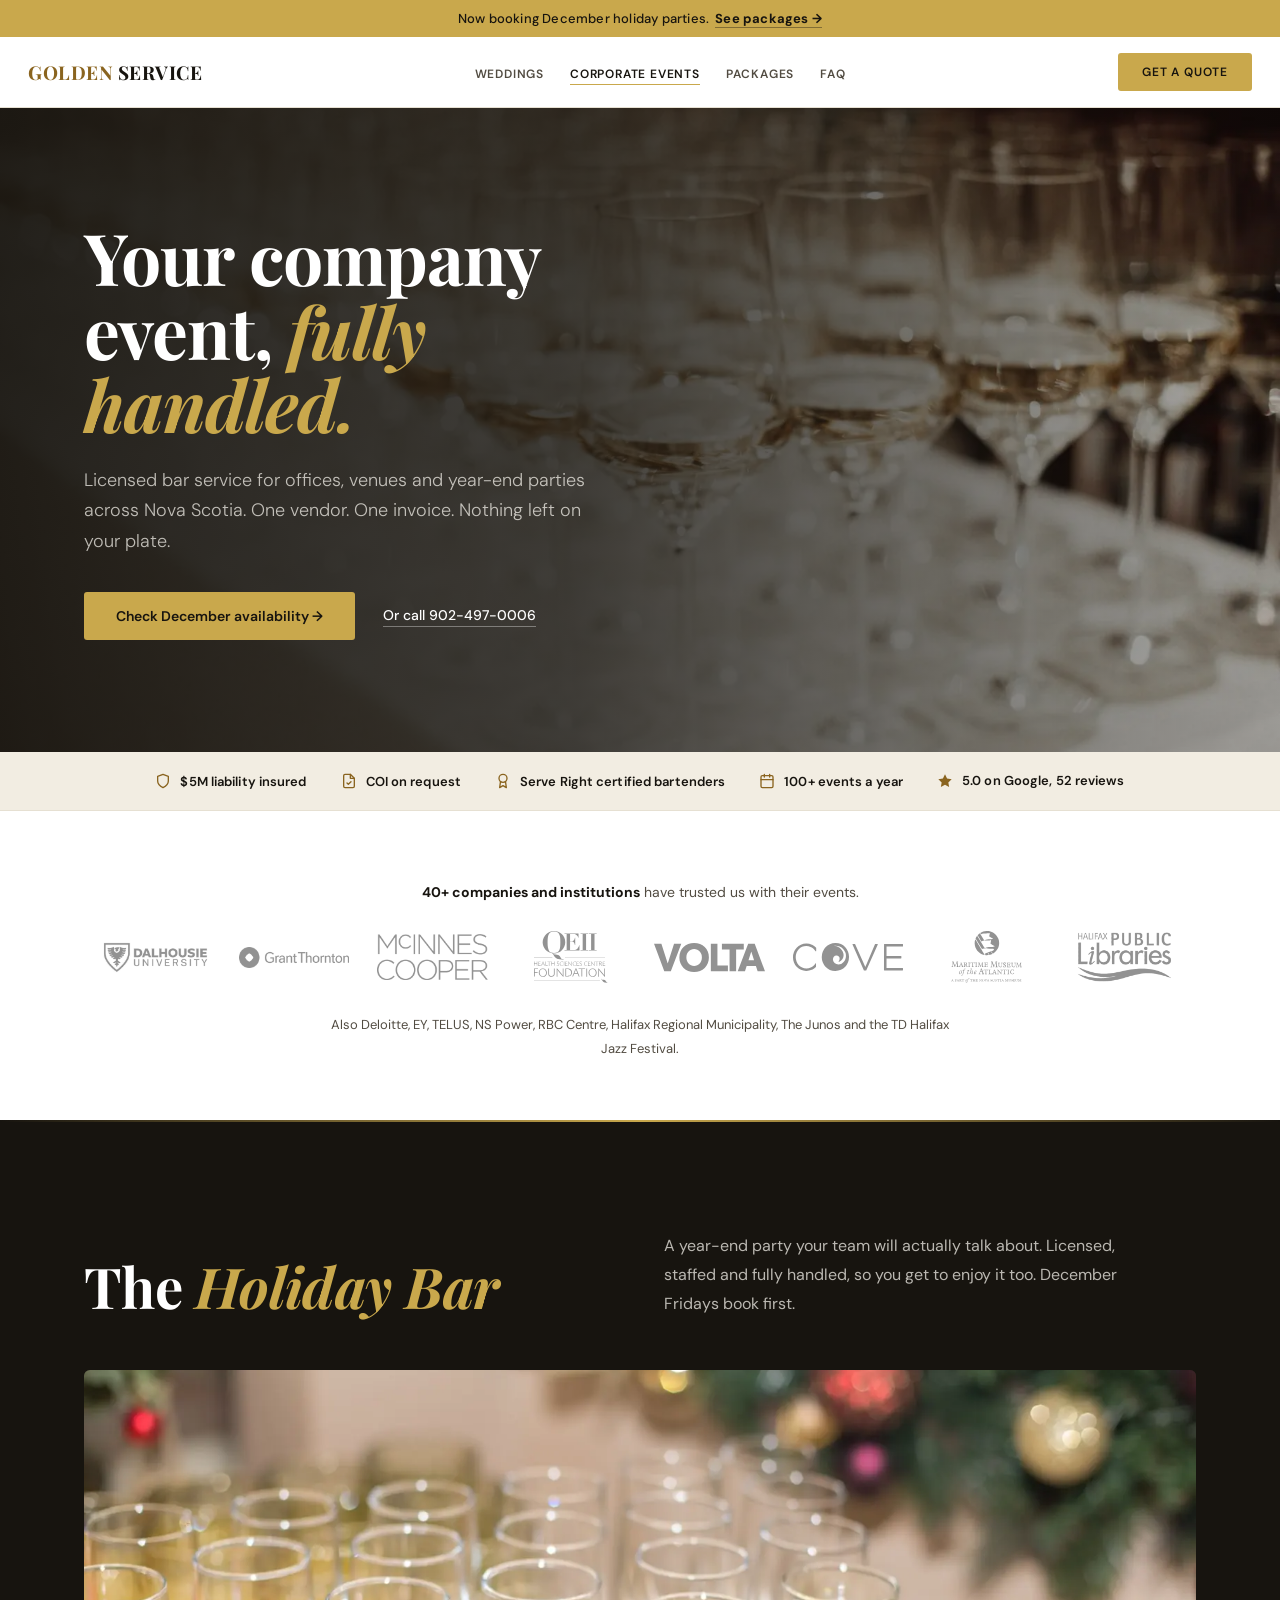
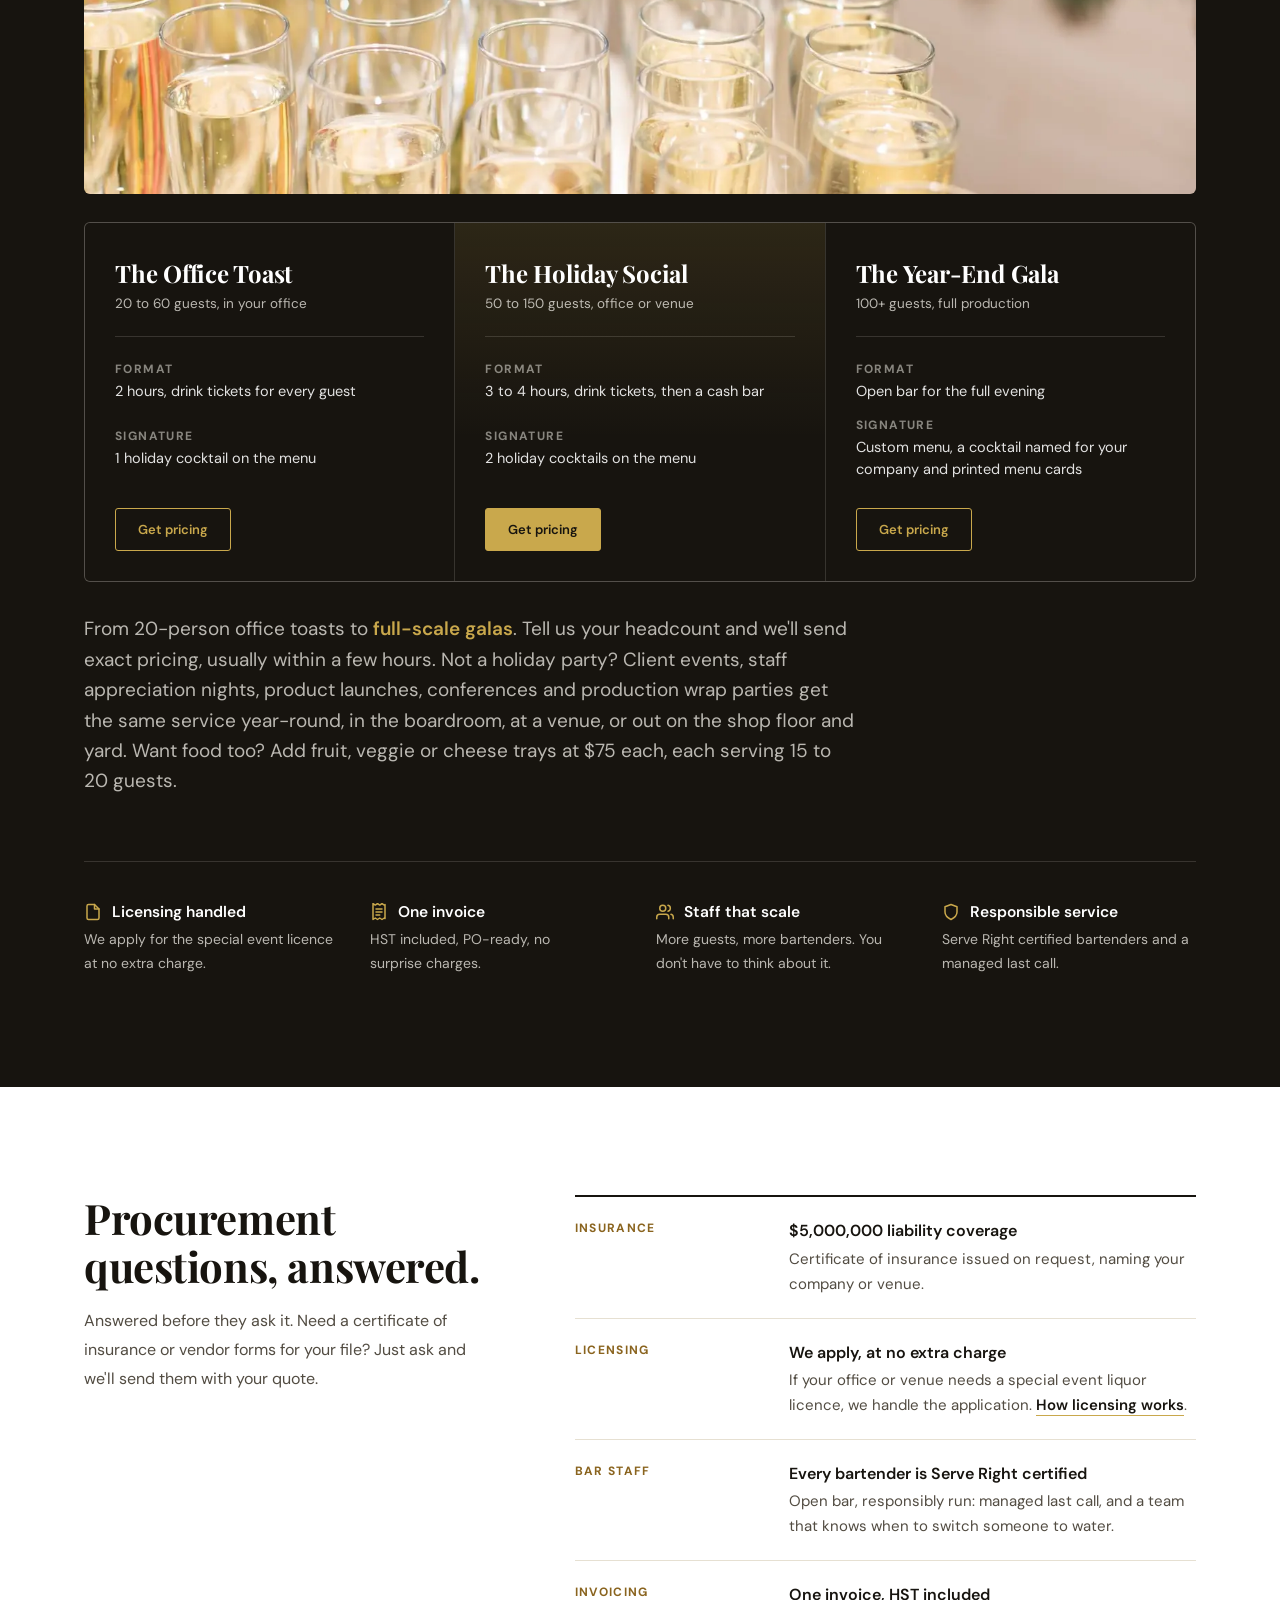
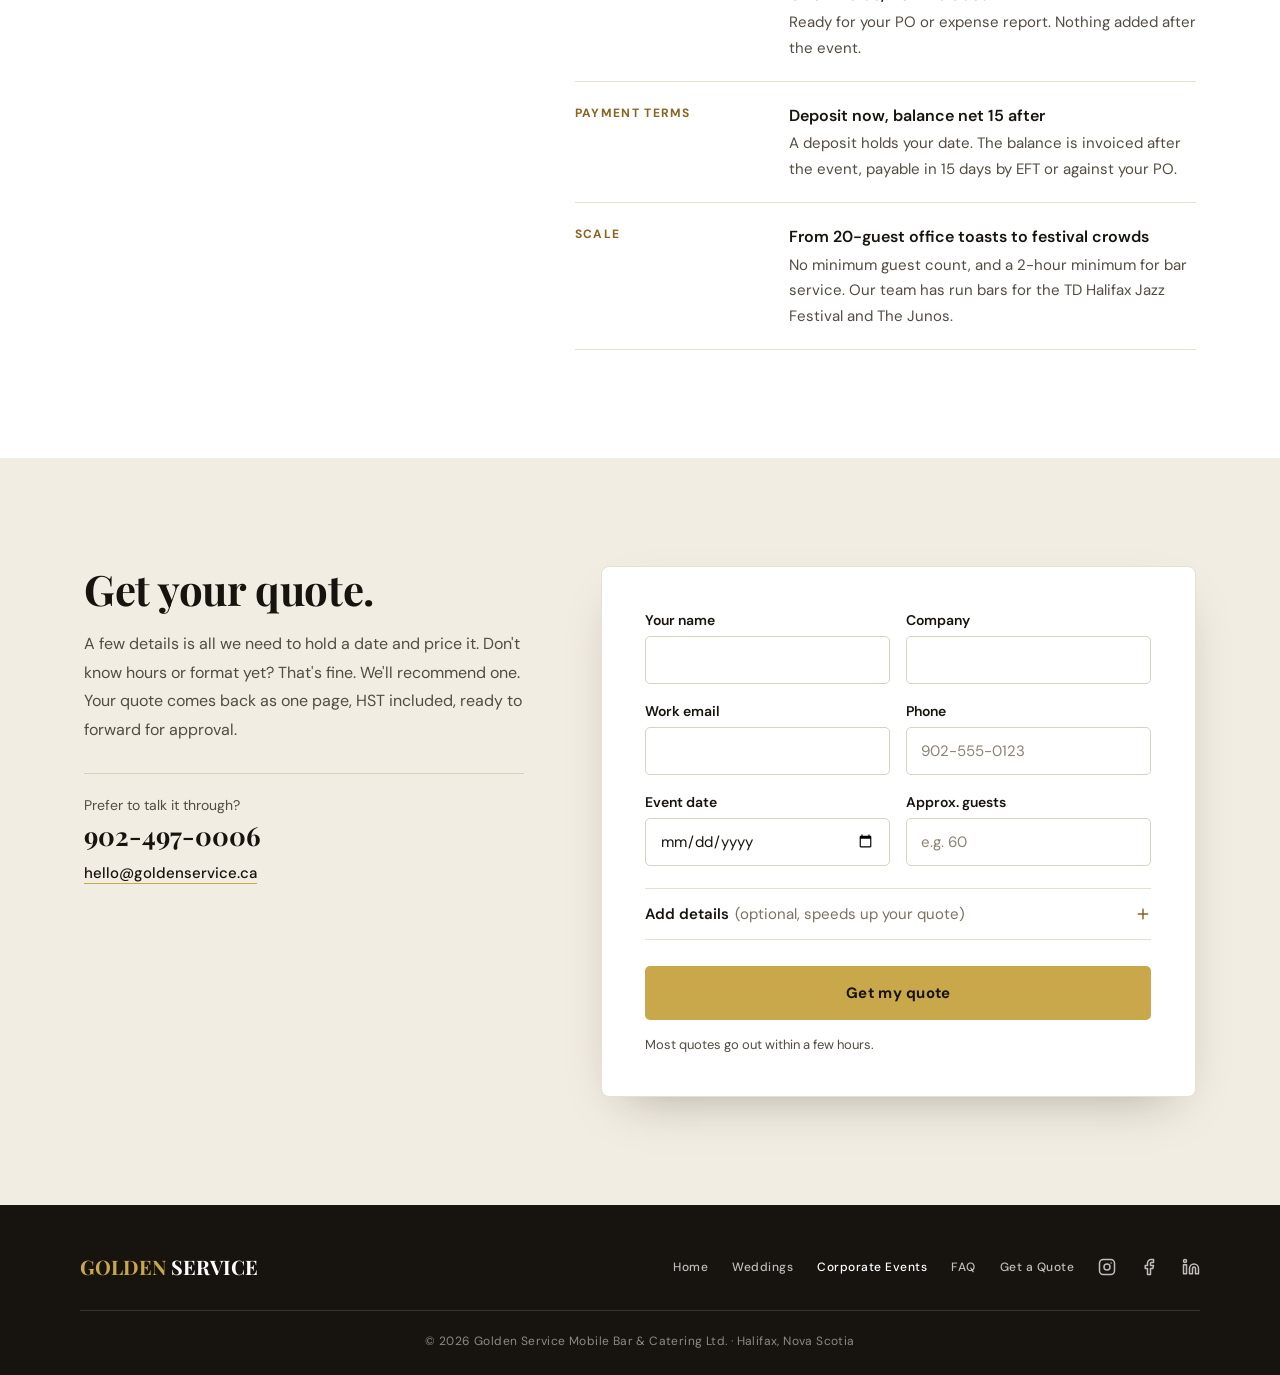
==== commit 4e2c512a: "Add Nova Scotia liquor licence guide; year-round corporate formats - New /liquor-licence-guide/: cla" ====
--- a/corporate/index.html
+++ b/corporate/index.html
@@ -215,6 +215,8 @@
     .gs-spec dt{font-size:12px;font-weight:700;letter-spacing:1.3px;text-transform:uppercase;color:var(--gs-gold-deep);padding-top:3px}
     .gs-spec dd{margin:0;font-size:15px;color:var(--gs-body);line-height:1.7}
     .gs-spec dd strong{color:var(--gs-ink);font-weight:600;display:block;font-size:16px;margin-bottom:2px}
+    .gs-spec dd a{color:var(--gs-ink);font-weight:600;text-decoration:none;border-bottom:1px solid var(--gs-gold)}
+    .gs-spec dd a:hover{color:var(--gs-gold-deep)}
 
     /* QUOTE FORM */
     .gs-quote{background:var(--gs-paper-deep);padding:clamp(64px,9vw,108px) 0}
@@ -384,7 +386,7 @@
         <li><svg width="16" height="16" viewBox="0 0 24 24" fill="none" stroke="currentColor" stroke-width="2" stroke-linecap="round" stroke-linejoin="round" aria-hidden="true"><path d="M14 2H6a2 2 0 0 0-2 2v16a2 2 0 0 0 2 2h12a2 2 0 0 0 2-2V8z"/><path d="M14 2v6h6M9 15l2 2 4-4"/></svg>COI on request</li>
         <li><svg width="16" height="16" viewBox="0 0 24 24" fill="none" stroke="currentColor" stroke-width="2" stroke-linecap="round" stroke-linejoin="round" aria-hidden="true"><circle cx="12" cy="8" r="6"/><path d="M8.2 13.2 7 22l5-3 5 3-1.2-8.8"/></svg>Serve Right certified bartenders</li>
         <li><svg width="16" height="16" viewBox="0 0 24 24" fill="none" stroke="currentColor" stroke-width="2" stroke-linecap="round" stroke-linejoin="round" aria-hidden="true"><rect x="3" y="4" width="18" height="18" rx="2"/><path d="M16 2v4M8 2v4M3 10h18"/></svg>100+ events a year</li>
-        <li><svg width="16" height="16" viewBox="0 0 24 24" fill="currentColor" aria-hidden="true"><path d="m12 2 3.1 6.3 6.9 1-5 4.9 1.2 6.8L12 17.8 5.8 21l1.2-6.8-5-4.9 6.9-1z"/></svg><a href="https://g.page/r/CfQs7OFa7ljxEB0/review" target="_blank" rel="noopener">5.0 on Google, 52 reviews</a></li>
+        <li><svg width="16" height="16" viewBox="0 0 24 24" fill="currentColor" aria-hidden="true"><path d="m12 2 3.1 6.3 6.9 1-5 4.9 1.2 6.8L12 17.8 5.8 21l1.2-6.8-5-4.9 6.9-1z"/></svg><a href="https://www.google.com/search?q=Golden+Service+Mobile+Bar+Halifax" target="_blank" rel="noopener">5.0 on Google, 52 reviews</a></li>
       </ul>
     </div>
 
@@ -443,7 +445,7 @@
             <a href="#quote" class="gs-tier-cta" data-package="The Year-End Gala">Get pricing</a>
           </article>
         </div>
-        <p class="gs-holiday-anchor">From 20-person office toasts to <strong>full-scale galas</strong>. Tell us your headcount and we'll send exact pricing, usually within a few hours. Not a holiday party? Client events, launches and conferences get the same service year-round. Want food too? Add fruit, veggie or cheese trays at $75 each, each serving 15 to 20 guests.</p>
+        <p class="gs-holiday-anchor">From 20-person office toasts to <strong>full-scale galas</strong>. Tell us your headcount and we'll send exact pricing, usually within a few hours. Not a holiday party? Client events, staff appreciation nights, product launches, conferences and production wrap parties get the same service year-round, in the boardroom, at a venue, or out on the shop floor and yard. Want food too? Add fruit, veggie or cheese trays at $75 each, each serving 15 to 20 guests.</p>
 
         <div class="gs-promises" data-reveal>
           <div>
@@ -475,7 +477,7 @@
         </div>
         <dl class="gs-spec" data-reveal>
           <div><dt>Insurance</dt><dd><strong>$5,000,000 liability coverage</strong>Certificate of insurance issued on request, naming your company or venue.</dd></div>
-          <div><dt>Licensing</dt><dd><strong>We apply, at no extra charge</strong>If your office or venue needs a special event liquor licence, we handle the application.</dd></div>
+          <div><dt>Licensing</dt><dd><strong>We apply, at no extra charge</strong>If your office or venue needs a special event liquor licence, we handle the application. <a href="/liquor-licence-guide/">How licensing works</a>.</dd></div>
           <div><dt>Bar staff</dt><dd><strong>Every bartender is Serve Right certified</strong>Open bar, responsibly run: managed last call, and a team that knows when to switch someone to water.</dd></div>
           <div><dt>Invoicing</dt><dd><strong>One invoice, HST included</strong>Ready for your PO or expense report. Nothing added after the event.</dd></div>
           <div><dt>Payment terms</dt><dd><strong>Deposit now, balance net 15 after</strong>A deposit holds your date. The balance is invoiced after the event, payable in 15 days by EFT or against your PO.</dd></div>
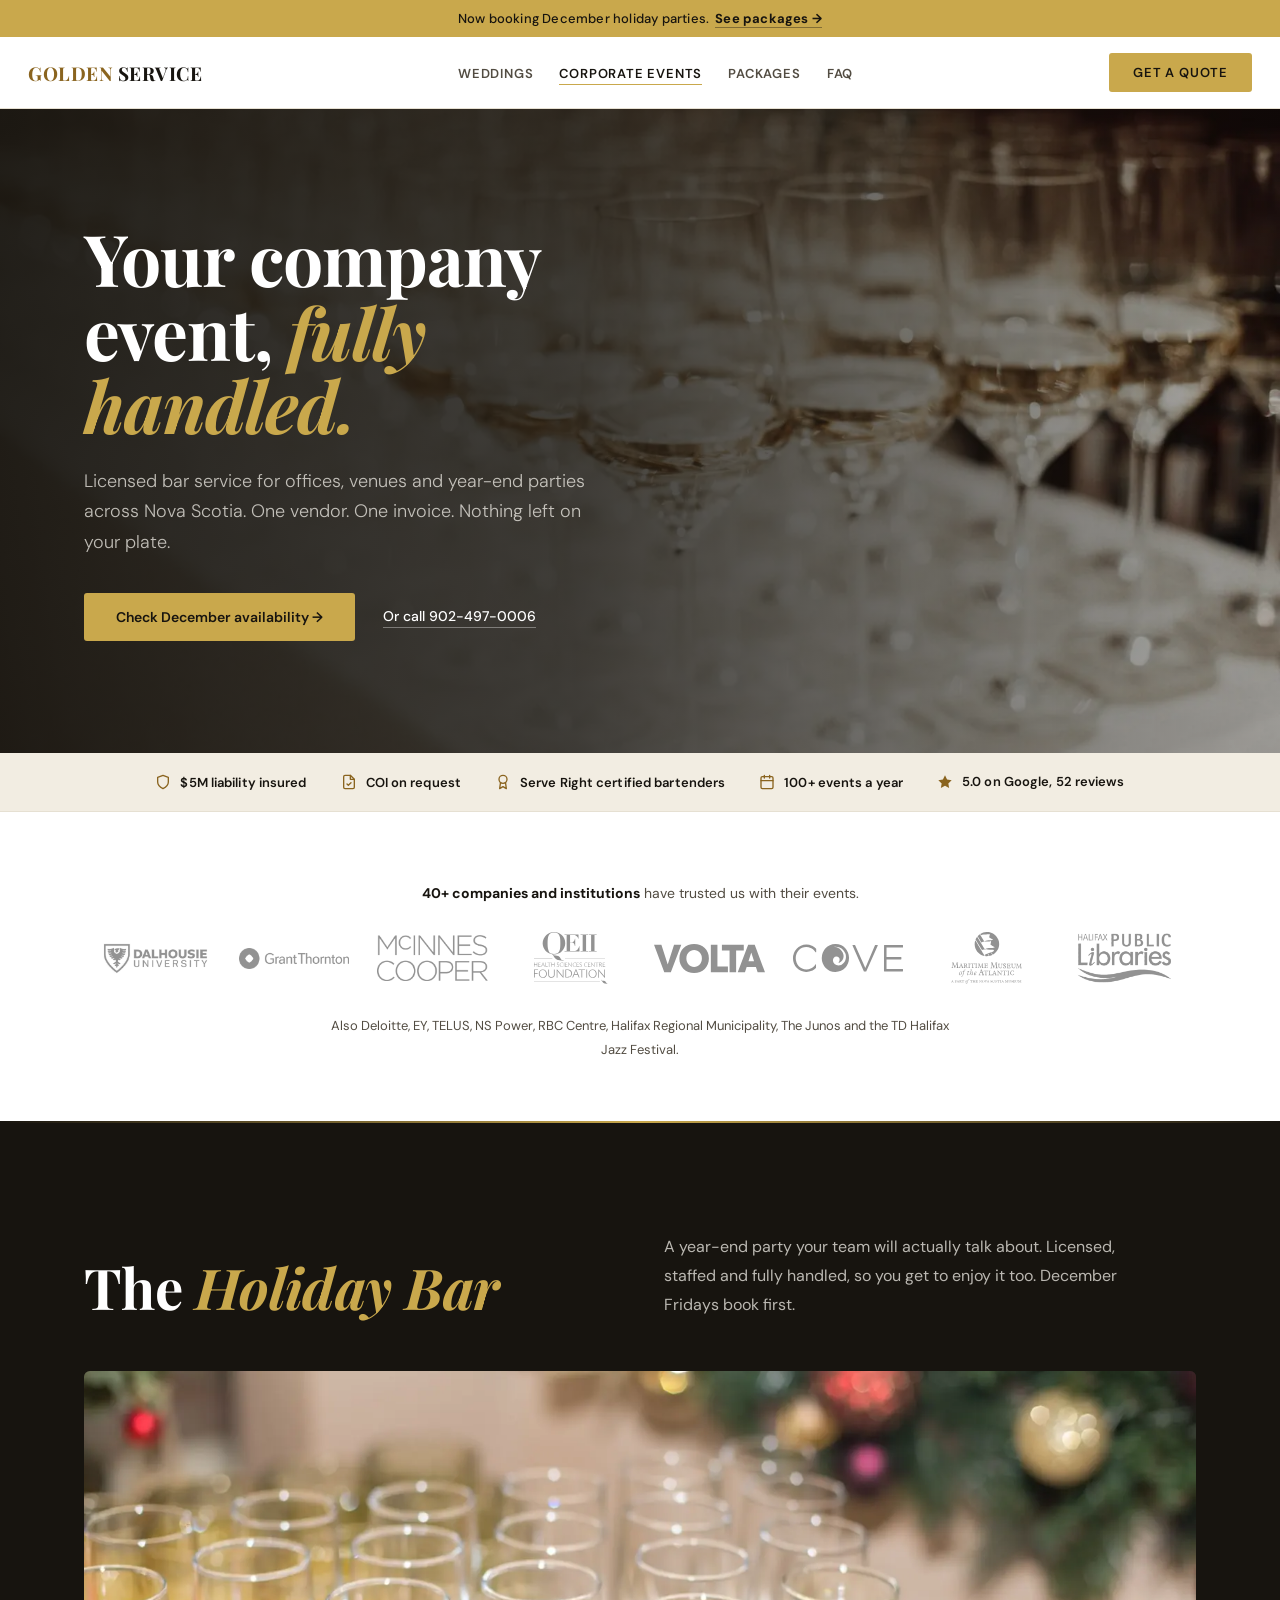
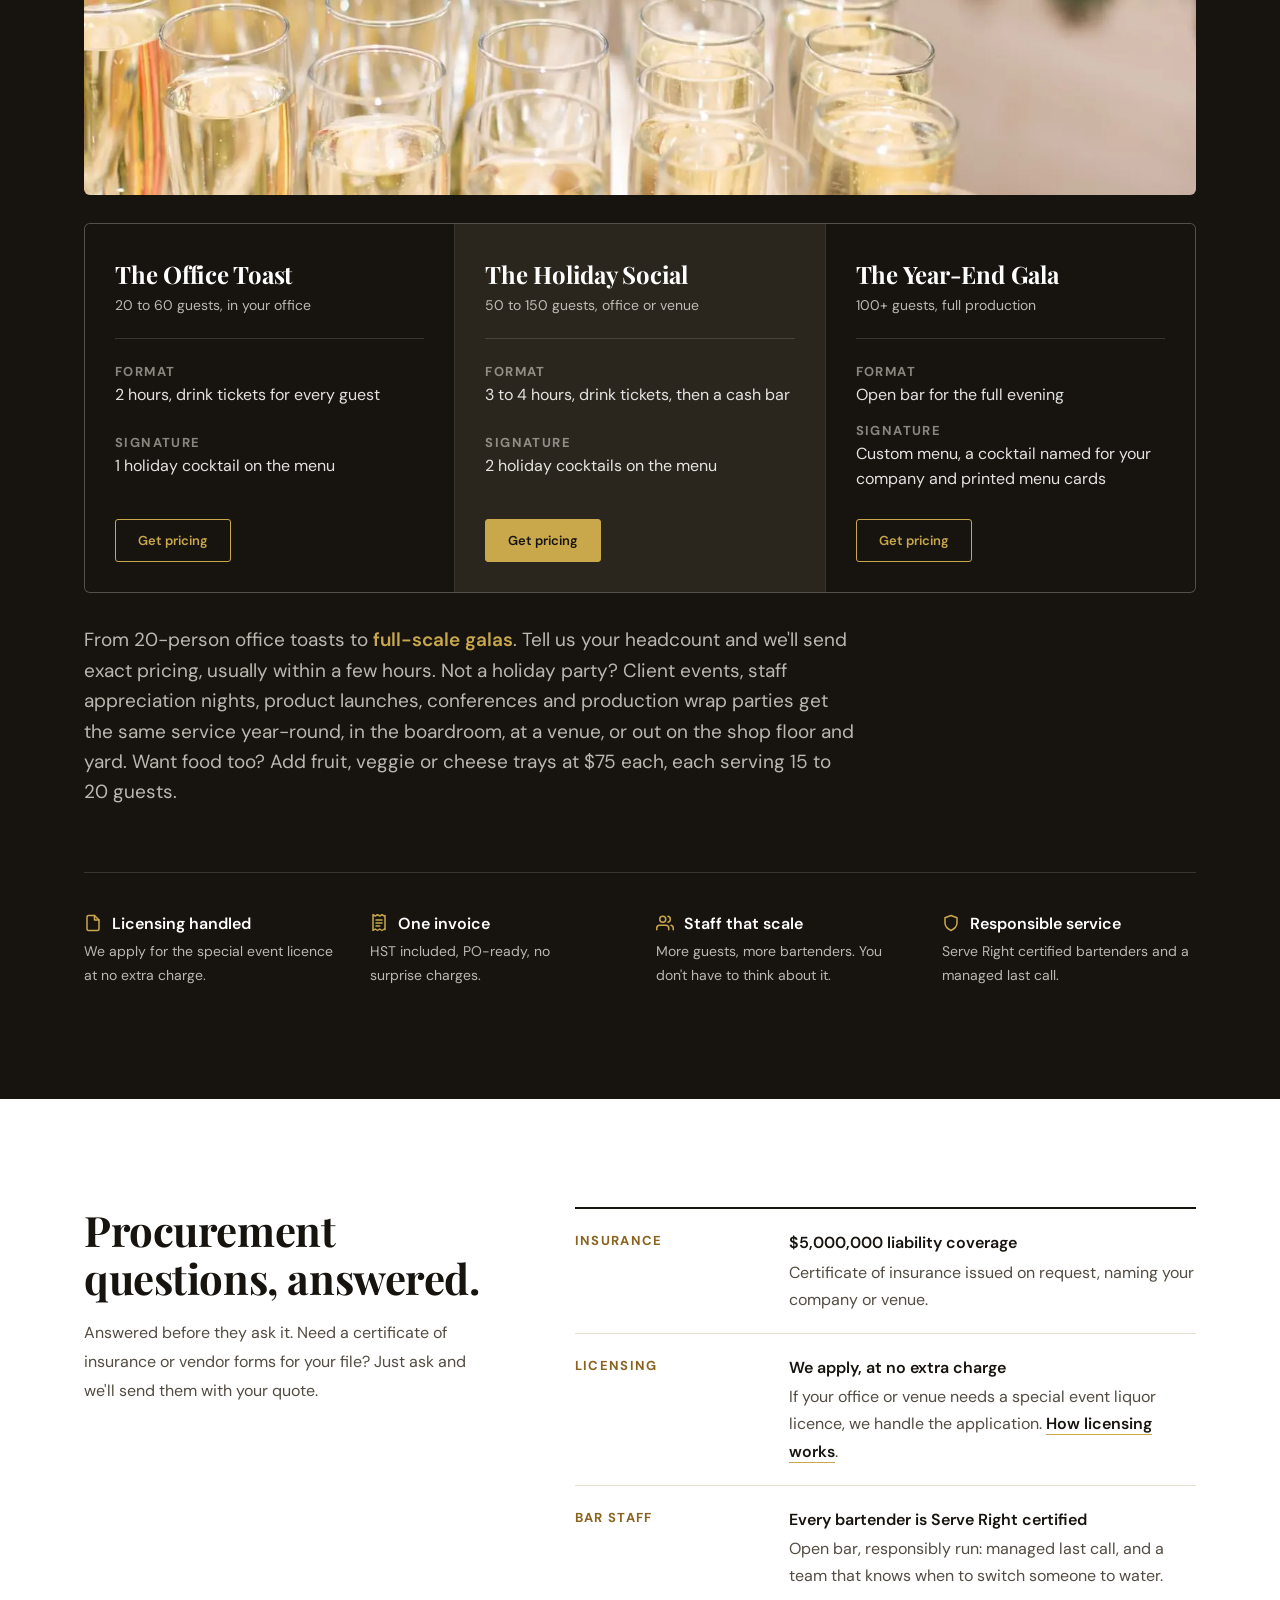
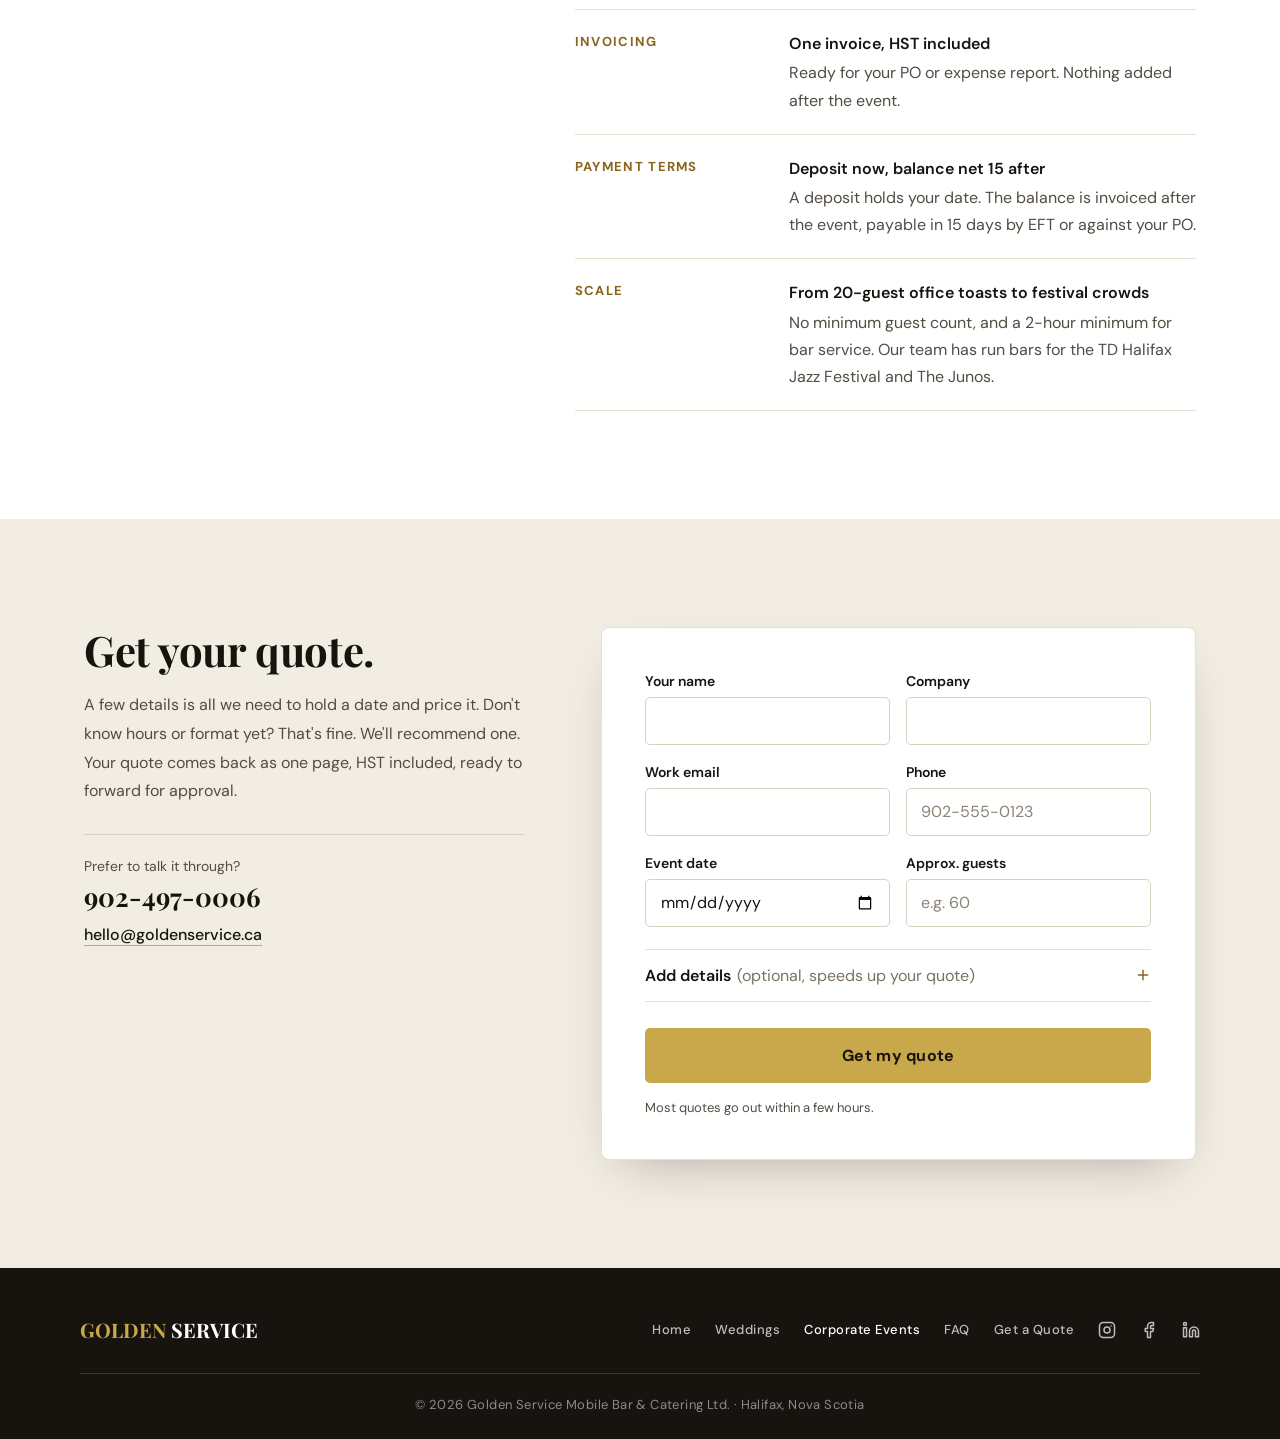
==== commit 0a96668f: "Type pass: 16px body, 13px floor, fewer sizes; stacked guide tables - Consolidate text sizes on ever" ====
--- a/corporate/index.html
+++ b/corporate/index.html
@@ -101,11 +101,11 @@
     .gs-nav-logo{font-family:'Playfair Display',Georgia,serif;font-size:19px;font-weight:700;letter-spacing:.5px;color:var(--gs-ink);text-decoration:none}
     .gs-nav-logo span{color:var(--gs-gold-deep)}
     .gs-nav-links{display:flex;gap:26px;list-style:none;margin:0;padding:0}
-    .gs-nav-links a{font-size:12px;font-weight:600;color:var(--gs-body);text-decoration:none;letter-spacing:.8px;text-transform:uppercase;position:relative;padding-bottom:3px}
+    .gs-nav-links a{font-size:13px;font-weight:600;color:var(--gs-body);text-decoration:none;letter-spacing:.8px;text-transform:uppercase;position:relative;padding-bottom:3px}
     .gs-nav-links a::after{content:'';position:absolute;left:0;right:100%;bottom:0;height:1px;background:var(--gs-gold);transition:right .25s var(--gs-ease)}
     .gs-nav-links a:hover{color:var(--gs-ink)}
     .gs-nav-links a:hover::after{right:0}
-    .gs-nav-cta{background:var(--gs-gold);color:var(--gs-ink);padding:11px 24px;border-radius:3px;font-size:12px;font-weight:600;letter-spacing:.8px;text-transform:uppercase;text-decoration:none;transition:background .2s,color .2s,transform .2s}
+    .gs-nav-cta{background:var(--gs-gold);color:var(--gs-ink);padding:11px 24px;border-radius:3px;font-size:13px;font-weight:600;letter-spacing:.8px;text-transform:uppercase;text-decoration:none;transition:background .2s,color .2s,transform .2s}
     .gs-nav-cta:hover{background:var(--gs-gold-deep);color:#fff;transform:translateY(-1px)}
     .gs-hamburger{display:none;flex-direction:column;gap:5px;cursor:pointer;padding:4px;background:none;border:none}
     .gs-hamburger span{width:22px;height:2px;background:var(--gs-ink);border-radius:2px;display:block;transition:all .25s var(--gs-ease)}
@@ -175,12 +175,12 @@
     .gs-tiers{display:grid;grid-template-columns:repeat(3,1fr);gap:1px;background:var(--gs-line-on-dark);border:1px solid var(--gs-line-on-dark);border-radius:6px;overflow:hidden}
     .gs-tier{background:var(--gs-ink);padding:34px 30px 30px;display:flex;flex-direction:column;transition:background .3s var(--gs-ease)}
     .gs-tier:hover{background:var(--gs-ink-soft)}
-    .gs-tier.featured{background:linear-gradient(180deg,rgba(201,168,76,.12),rgba(201,168,76,0) 60%),var(--gs-ink)}
+    .gs-tier.featured{background:var(--gs-ink-soft)}
     .gs-tier h3{font-family:'Playfair Display',Georgia,serif;font-size:24px;font-weight:700;margin:0 0 6px;letter-spacing:-.01em}
-    .gs-tier-for{font-size:13.5px;color:var(--gs-body-on-dark);margin:0 0 24px;padding-bottom:24px;border-bottom:1px solid var(--gs-line-on-dark)}
+    .gs-tier-for{font-size:14px;color:var(--gs-body-on-dark);margin:0 0 24px;padding-bottom:24px;border-bottom:1px solid var(--gs-line-on-dark)}
     .gs-tier dl{margin:0 0 28px;display:grid;gap:14px;flex:1}
-    .gs-tier dt{font-size:12px;font-weight:700;letter-spacing:1.4px;text-transform:uppercase;color:rgba(250,247,240,.5);margin-bottom:3px}
-    .gs-tier dd{margin:0;font-size:14.5px;color:rgba(255,255,255,.88);line-height:1.55}
+    .gs-tier dt{font-size:13px;font-weight:700;letter-spacing:1.4px;text-transform:uppercase;color:rgba(250,247,240,.5);margin-bottom:3px}
+    .gs-tier dd{margin:0;font-size:16px;color:rgba(255,255,255,.88);line-height:1.55}
     .gs-tier-cta{align-self:flex-start;background:none;border:1.5px solid var(--gs-gold);color:var(--gs-gold);padding:12px 22px;border-radius:3px;font:600 13px 'DM Sans',sans-serif;cursor:pointer;text-decoration:none;transition:background .2s,color .2s,transform .2s}
     .gs-tier-cta:hover{background:var(--gs-gold);color:var(--gs-ink);transform:translateY(-2px)}
     .gs-tier.featured .gs-tier-cta{background:var(--gs-gold);color:var(--gs-ink)}
@@ -188,7 +188,7 @@
     .gs-holiday-anchor{margin:32px 0 0;font-size:clamp(16px,.5vw + 14px,19px);color:var(--gs-body-on-dark);line-height:1.6;max-width:60ch}
     .gs-holiday-anchor strong{color:var(--gs-gold);font-weight:600}
     .gs-promises{display:grid;grid-template-columns:repeat(4,1fr);gap:32px;margin-top:64px;padding-top:40px;border-top:1px solid var(--gs-line-on-dark)}
-    .gs-promises h3{font-size:15.5px;font-weight:600;margin:0 0 6px;color:#fff;display:flex;align-items:center;gap:10px}
+    .gs-promises h3{font-size:16px;font-weight:600;margin:0 0 6px;color:#fff;display:flex;align-items:center;gap:10px}
     .gs-promises h3 svg{color:var(--gs-gold);flex-shrink:0}
     .gs-promises p{font-size:14px;color:var(--gs-body-on-dark);line-height:1.7;margin:0}
 
@@ -199,7 +199,7 @@
     .gs-fare-row{display:grid;grid-template-columns:repeat(3,minmax(0,1fr));gap:28px}
     .gs-fare-row figure{margin:0}
     .gs-fare-row img{width:100%;height:auto;aspect-ratio:3/2;object-fit:cover;border-radius:6px;background:var(--gs-paper-deep)}
-    .gs-fare-row figcaption{padding-top:14px;font-size:14.5px;color:var(--gs-body);line-height:1.6}
+    .gs-fare-row figcaption{padding-top:14px;font-size:16px;color:var(--gs-body);line-height:1.6}
     .gs-fare-row figcaption strong{display:block;color:var(--gs-ink);font-weight:600;font-size:16px;margin-bottom:2px}
     .gs-addon{margin:-6px 0 22px!important}
     .gs-addon .gs-inline-check{margin:0}
@@ -212,8 +212,8 @@
     .gs-proc-grid .gs-lede{margin-bottom:0}
     .gs-spec{margin:0;border-top:2px solid var(--gs-ink)}
     .gs-spec div{display:grid;grid-template-columns:190px 1fr;gap:24px;padding:20px 0;border-bottom:1px solid var(--gs-line)}
-    .gs-spec dt{font-size:12px;font-weight:700;letter-spacing:1.3px;text-transform:uppercase;color:var(--gs-gold-deep);padding-top:3px}
-    .gs-spec dd{margin:0;font-size:15px;color:var(--gs-body);line-height:1.7}
+    .gs-spec dt{font-size:13px;font-weight:700;letter-spacing:1.3px;text-transform:uppercase;color:var(--gs-gold-deep);padding-top:3px}
+    .gs-spec dd{margin:0;font-size:16px;color:var(--gs-body);line-height:1.7}
     .gs-spec dd strong{color:var(--gs-ink);font-weight:600;display:block;font-size:16px;margin-bottom:2px}
     .gs-spec dd a{color:var(--gs-ink);font-weight:600;text-decoration:none;border-bottom:1px solid var(--gs-gold)}
     .gs-spec dd a:hover{color:var(--gs-gold-deep)}
@@ -226,7 +226,7 @@
     .gs-call p{margin:0 0 4px;font-size:14px;color:var(--gs-body)}
     .gs-call a{font-family:'Playfair Display',Georgia,serif;font-size:26px;font-weight:700;color:var(--gs-ink);text-decoration:none;font-variant-numeric:tabular-nums}
     .gs-call a:hover{color:var(--gs-gold-deep)}
-    .gs-call .gs-mail{display:inline-block;margin-top:10px;font:500 15px 'DM Sans',sans-serif;border-bottom:1px solid var(--gs-gold)}
+    .gs-call .gs-mail{display:inline-block;margin-top:10px;font:500 16px 'DM Sans',sans-serif;border-bottom:1px solid var(--gs-gold)}
     .gs-card{background:#fff;border:1px solid var(--gs-line);border-radius:8px;padding:clamp(24px,3.4vw,44px);box-shadow:var(--gs-shadow)}
     .gs-progress{display:flex;gap:8px;margin-bottom:26px}
     .gs-progress span{flex:1;height:3px;border-radius:2px;background:var(--gs-line);transition:background .3s var(--gs-ease)}
@@ -237,14 +237,14 @@
     .gs-row{display:grid;grid-template-columns:1fr 1fr;gap:16px}
     .gs-field label,.gs-legend{display:block;font-size:14px;font-weight:600;color:var(--gs-ink);margin-bottom:7px;padding:0}
     .gs-field label i{font-style:normal;font-weight:400;color:#7a7263}
-    .gs-input{display:block;width:100%;height:48px;padding:12px 14px;border:1px solid #d9d2c3;border-radius:5px;font:15px 'DM Sans',sans-serif;color:var(--gs-ink);background:#fff;transition:border-color .2s,box-shadow .2s;outline:none}
+    .gs-input{display:block;width:100%;height:48px;padding:12px 14px;border:1px solid #d9d2c3;border-radius:5px;font:16px 'DM Sans',sans-serif;color:var(--gs-ink);background:#fff;transition:border-color .2s,box-shadow .2s;outline:none}
     textarea.gs-input{height:auto;min-height:110px;resize:vertical}
     .gs-input::placeholder{color:#8b8374}
     .gs-input:focus{border-color:var(--gs-gold);box-shadow:0 0 0 3px rgba(201,168,76,.2)}
     .gs-input:user-invalid{border-color:#b4442c}
     fieldset{border:none;margin:0 0 20px;padding:0}
     .gs-choices{display:grid;grid-template-columns:1fr 1fr;gap:4px 16px}
-    .gs-choice{position:relative;display:flex;align-items:center;gap:10px;padding:6px 0;font-size:14.5px;cursor:pointer;line-height:1.35}
+    .gs-choice{position:relative;display:flex;align-items:center;gap:10px;padding:6px 0;font-size:16px;cursor:pointer;line-height:1.35}
     .gs-choice:hover input{border-color:var(--gs-gold)}
     .gs-choice input{appearance:none;-webkit-appearance:none;width:17px;height:17px;min-width:17px;margin:0;border:1.5px solid #bdb4a2;background:#fff;position:relative;cursor:pointer;transition:border-color .15s,background .15s}
     .gs-choice input[type=radio]{border-radius:50%}
@@ -253,7 +253,7 @@
     .gs-choice:has(input:focus-visible){outline:2px solid var(--gs-gold);outline-offset:2px}
     .gs-inline-check,.gs-field .gs-inline-check{display:flex;align-items:center;gap:9px;font-size:14px;font-weight:400;color:var(--gs-body);margin:10px 0 0;cursor:pointer}
     .gs-inline-check input{width:16px;height:16px;accent-color:var(--gs-gold)}
-    .gs-submit{width:100%;padding:17px;background:var(--gs-gold);color:var(--gs-ink);border:none;border-radius:5px;font:700 15px 'DM Sans',sans-serif;letter-spacing:.3px;cursor:pointer;margin-top:6px;transition:background .2s,color .2s,transform .2s}
+    .gs-submit{width:100%;padding:17px;background:var(--gs-gold);color:var(--gs-ink);border:none;border-radius:5px;font:700 16px 'DM Sans',sans-serif;letter-spacing:.3px;cursor:pointer;margin-top:6px;transition:background .2s,color .2s,transform .2s}
     .gs-submit:hover:not(:disabled){background:var(--gs-gold-deep);color:#fff;transform:translateY(-1px)}
     .gs-submit:disabled{opacity:.7;cursor:progress}
     .gs-form-foot{display:flex;justify-content:space-between;align-items:center;gap:16px;margin-top:16px;flex-wrap:wrap}
@@ -261,14 +261,14 @@
     .gs-back{background:none;border:none;padding:0;font:500 13px 'DM Sans',sans-serif;color:var(--gs-body);cursor:pointer;border-bottom:1px solid var(--gs-line)}
     .gs-back:hover{color:var(--gs-ink);border-bottom-color:var(--gs-ink)}
     .gs-js .gs-step[hidden]{display:none}
-    .gs-status{border-radius:5px;padding:16px;font-size:14.5px;line-height:1.6;margin-top:16px}
+    .gs-status{border-radius:5px;padding:16px;font-size:16px;line-height:1.6;margin-top:16px}
     .gs-status[hidden]{display:none}
     .gs-status.ok{background:#f1f7ef;border:1px solid #c6dfbf;color:#2d5a23}
     .gs-status.err{background:#fbf1ee;border:1px solid #efc9bf;color:#8a2f1c}
     .gs-status.err a{color:inherit}
 
     .gs-more{border-top:1px solid var(--gs-line);border-bottom:1px solid var(--gs-line);margin:4px 0 20px}
-    .gs-more summary{list-style:none;cursor:pointer;display:flex;align-items:center;gap:6px;padding:15px 0;font-size:15px;font-weight:600;color:var(--gs-ink)}
+    .gs-more summary{list-style:none;cursor:pointer;display:flex;align-items:center;gap:6px;padding:15px 0;font-size:16px;font-weight:600;color:var(--gs-ink)}
     .gs-more summary::-webkit-details-marker{display:none}
     .gs-more summary span{font-weight:400;color:#7a7263}
     .gs-more summary svg{color:var(--gs-gold-deep);flex-shrink:0;margin-left:auto;transition:transform .3s var(--gs-ease)}
@@ -281,7 +281,7 @@
     @media(max-width:760px){
       .gs-mbar{display:flex;gap:10px;position:fixed;left:0;right:0;bottom:0;z-index:var(--z-sticky);padding:10px 16px calc(10px + env(safe-area-inset-bottom));background:rgba(255,255,255,.96);backdrop-filter:blur(10px);-webkit-backdrop-filter:blur(10px);border-top:1px solid var(--gs-line);box-shadow:0 -10px 24px -18px rgba(23,20,15,.4);transform:translateY(110%);transition:transform .35s var(--gs-ease)}
       .gs-mbar.on{transform:none}
-      .gs-mbar a{display:flex;align-items:center;justify-content:center;gap:8px;height:48px;border-radius:5px;font:700 15px 'DM Sans',sans-serif;text-decoration:none}
+      .gs-mbar a{display:flex;align-items:center;justify-content:center;gap:8px;height:48px;border-radius:5px;font:700 16px 'DM Sans',sans-serif;text-decoration:none}
       .gs-mbar-quote{flex:1;background:var(--gs-gold);color:var(--gs-ink)}
       .gs-mbar-call{width:56px;border:1.5px solid var(--gs-ink);color:var(--gs-ink)}
       body{padding-bottom:calc(72px + env(safe-area-inset-bottom))}
@@ -294,9 +294,9 @@
     .gs-footer-logo{font-family:'Playfair Display',Georgia,serif;font-size:20px;font-weight:700;color:#fff;text-decoration:none}
     .gs-footer-logo span{color:var(--gs-gold)}
     .gs-footer-links{display:flex;gap:24px;flex-wrap:wrap;align-items:center}
-    .gs-footer-links a{font-size:12px;color:rgba(255,255,255,.72);text-decoration:none;letter-spacing:.5px;font-weight:500;transition:color .2s}
+    .gs-footer-links a{font-size:13px;color:rgba(255,255,255,.72);text-decoration:none;letter-spacing:.5px;font-weight:500;transition:color .2s}
     .gs-footer-links a:hover{color:var(--gs-gold)}
-    .gs-footer-copy{text-align:center;font-size:12px;color:rgba(255,255,255,.5);padding-top:22px;letter-spacing:.4px}
+    .gs-footer-copy{text-align:center;font-size:13px;color:rgba(255,255,255,.5);padding-top:22px;letter-spacing:.4px}
 
     /* Reveal */
     [data-reveal].gs-reveal-pending{opacity:0;transform:translateY(22px);transition:opacity .7s var(--gs-ease),transform .7s var(--gs-ease)}
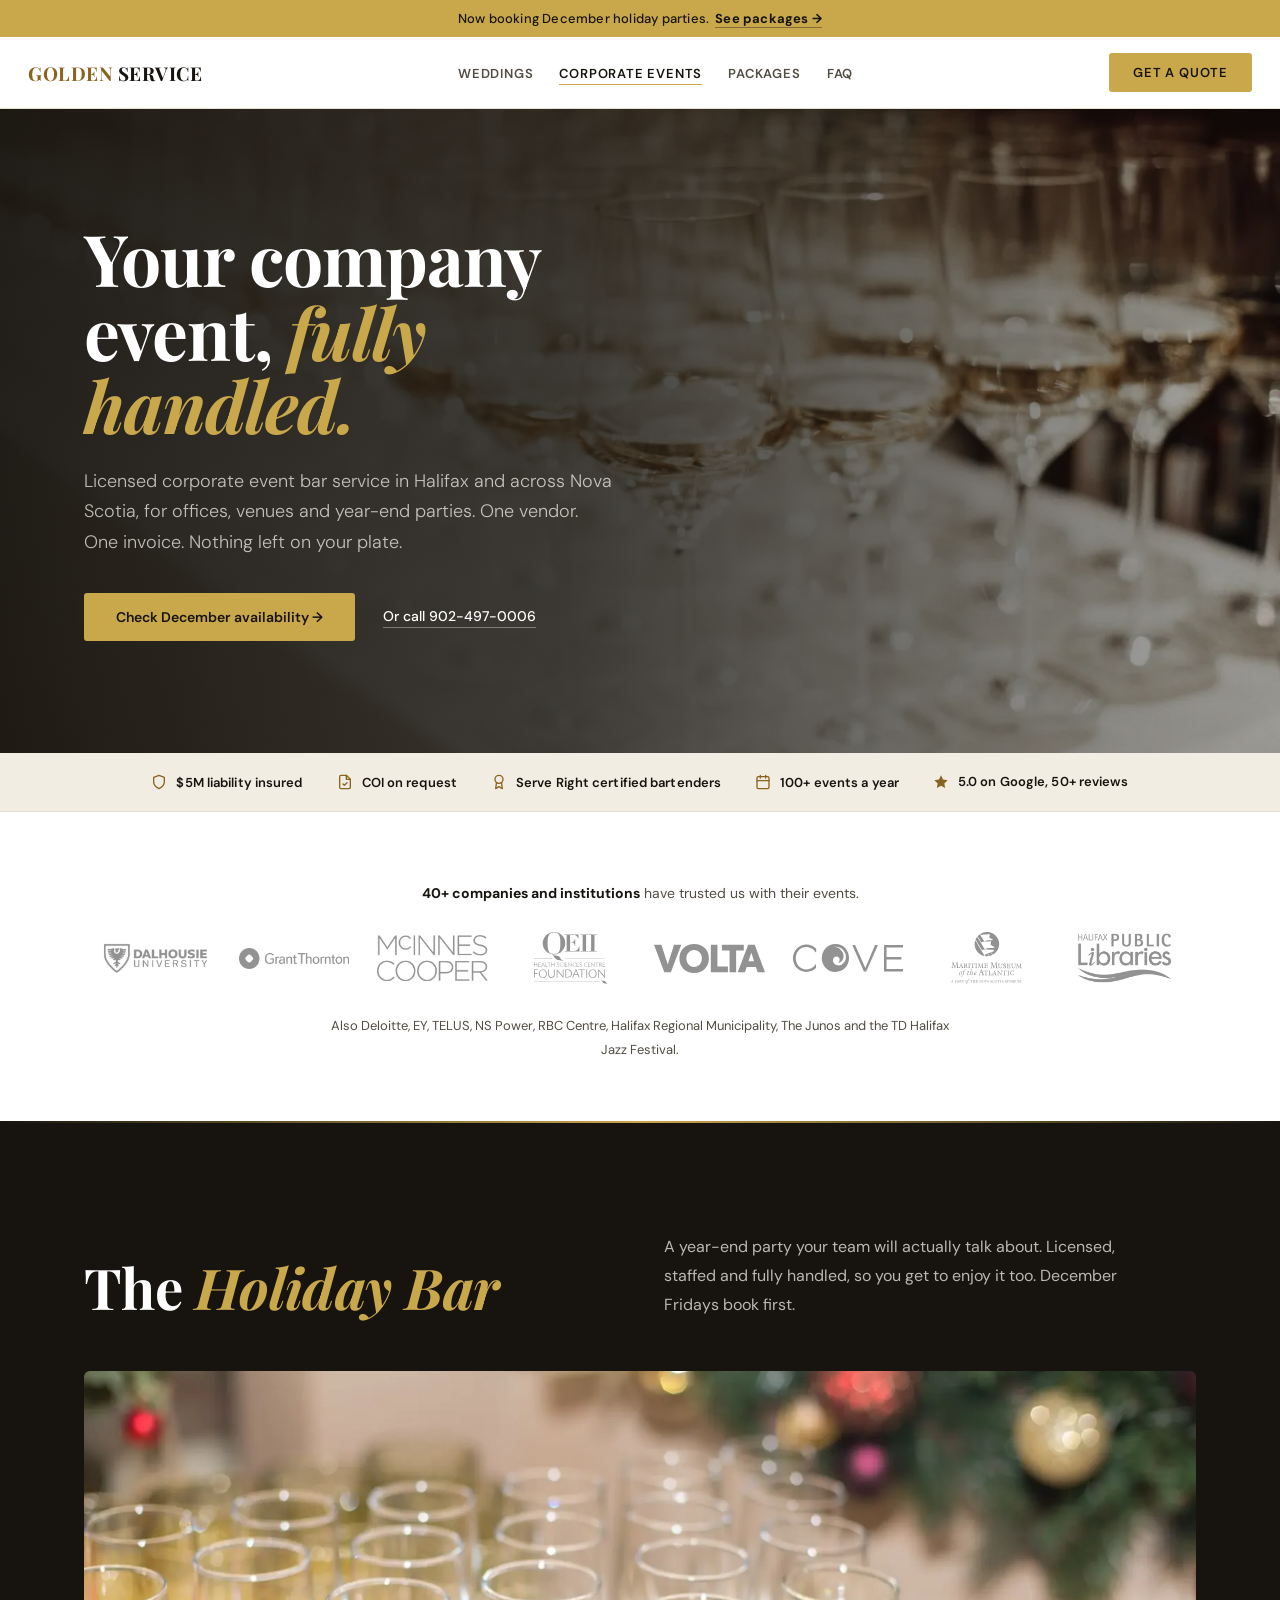
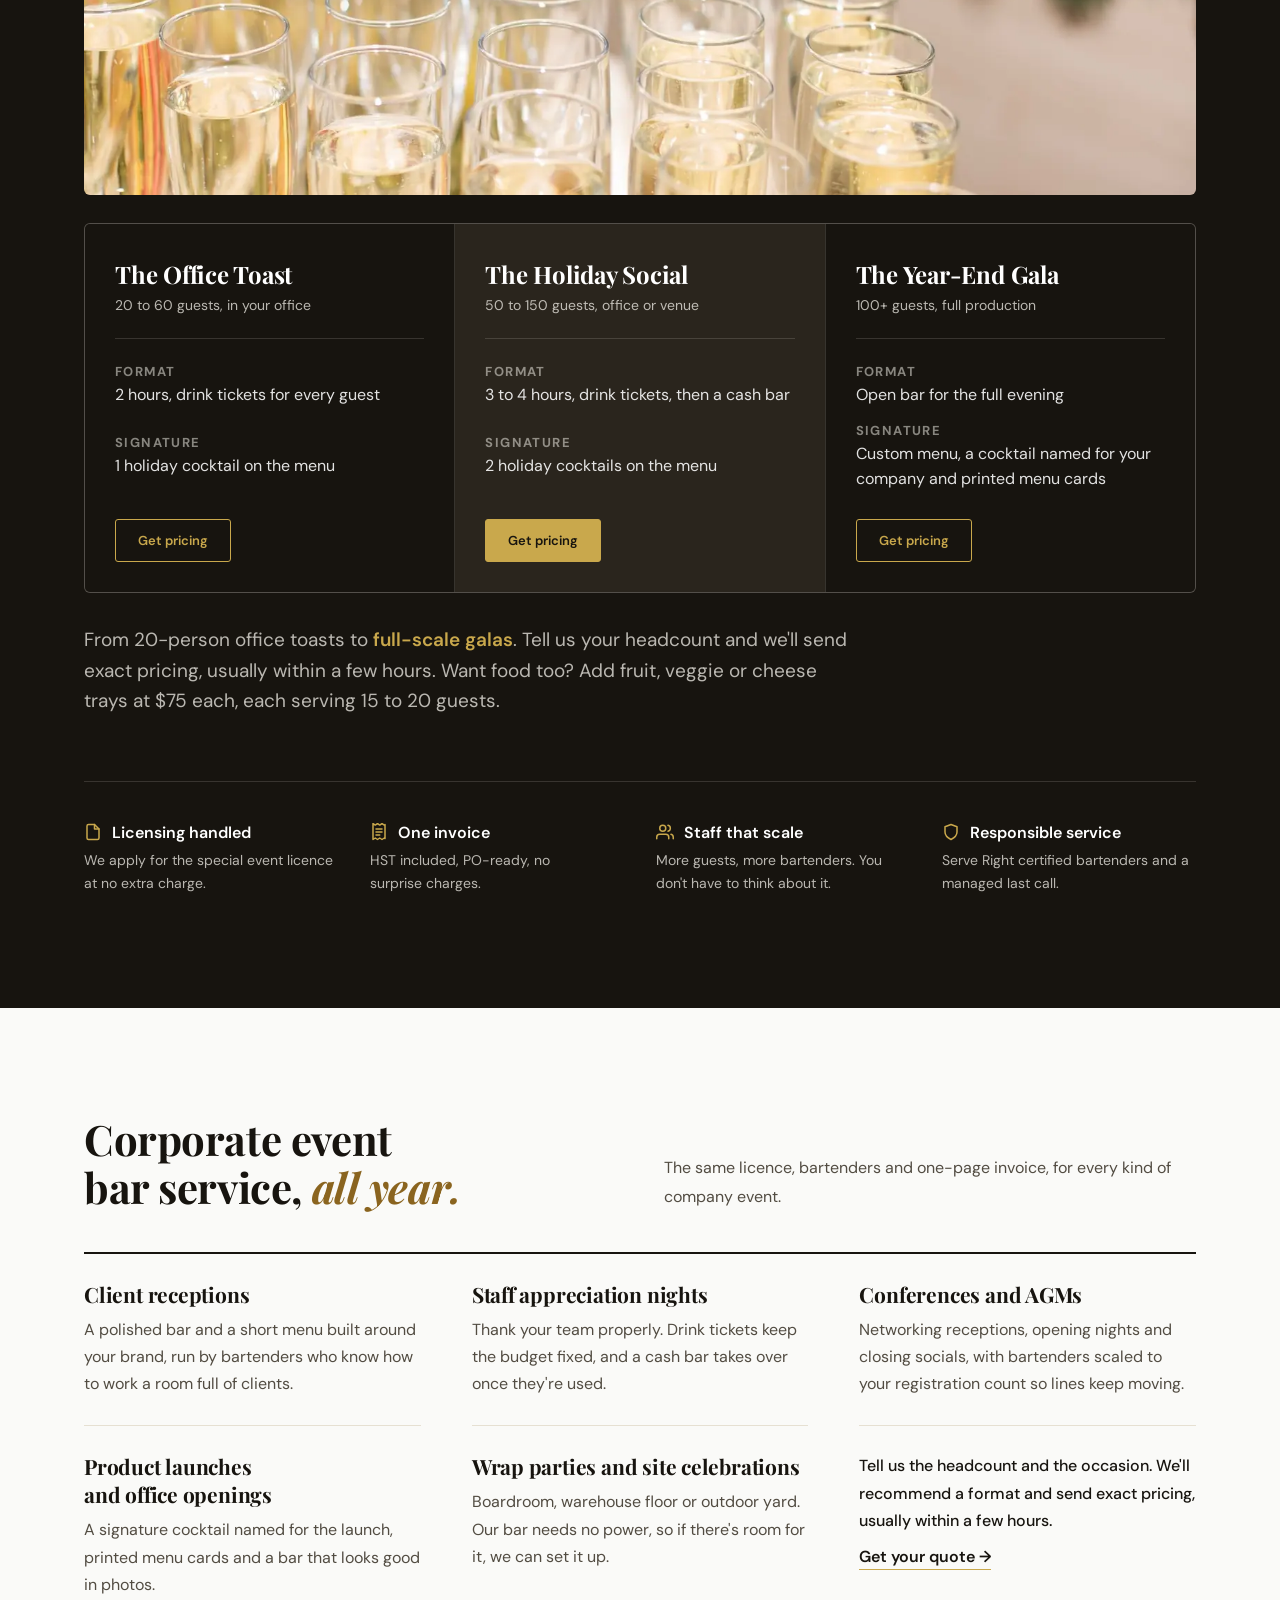
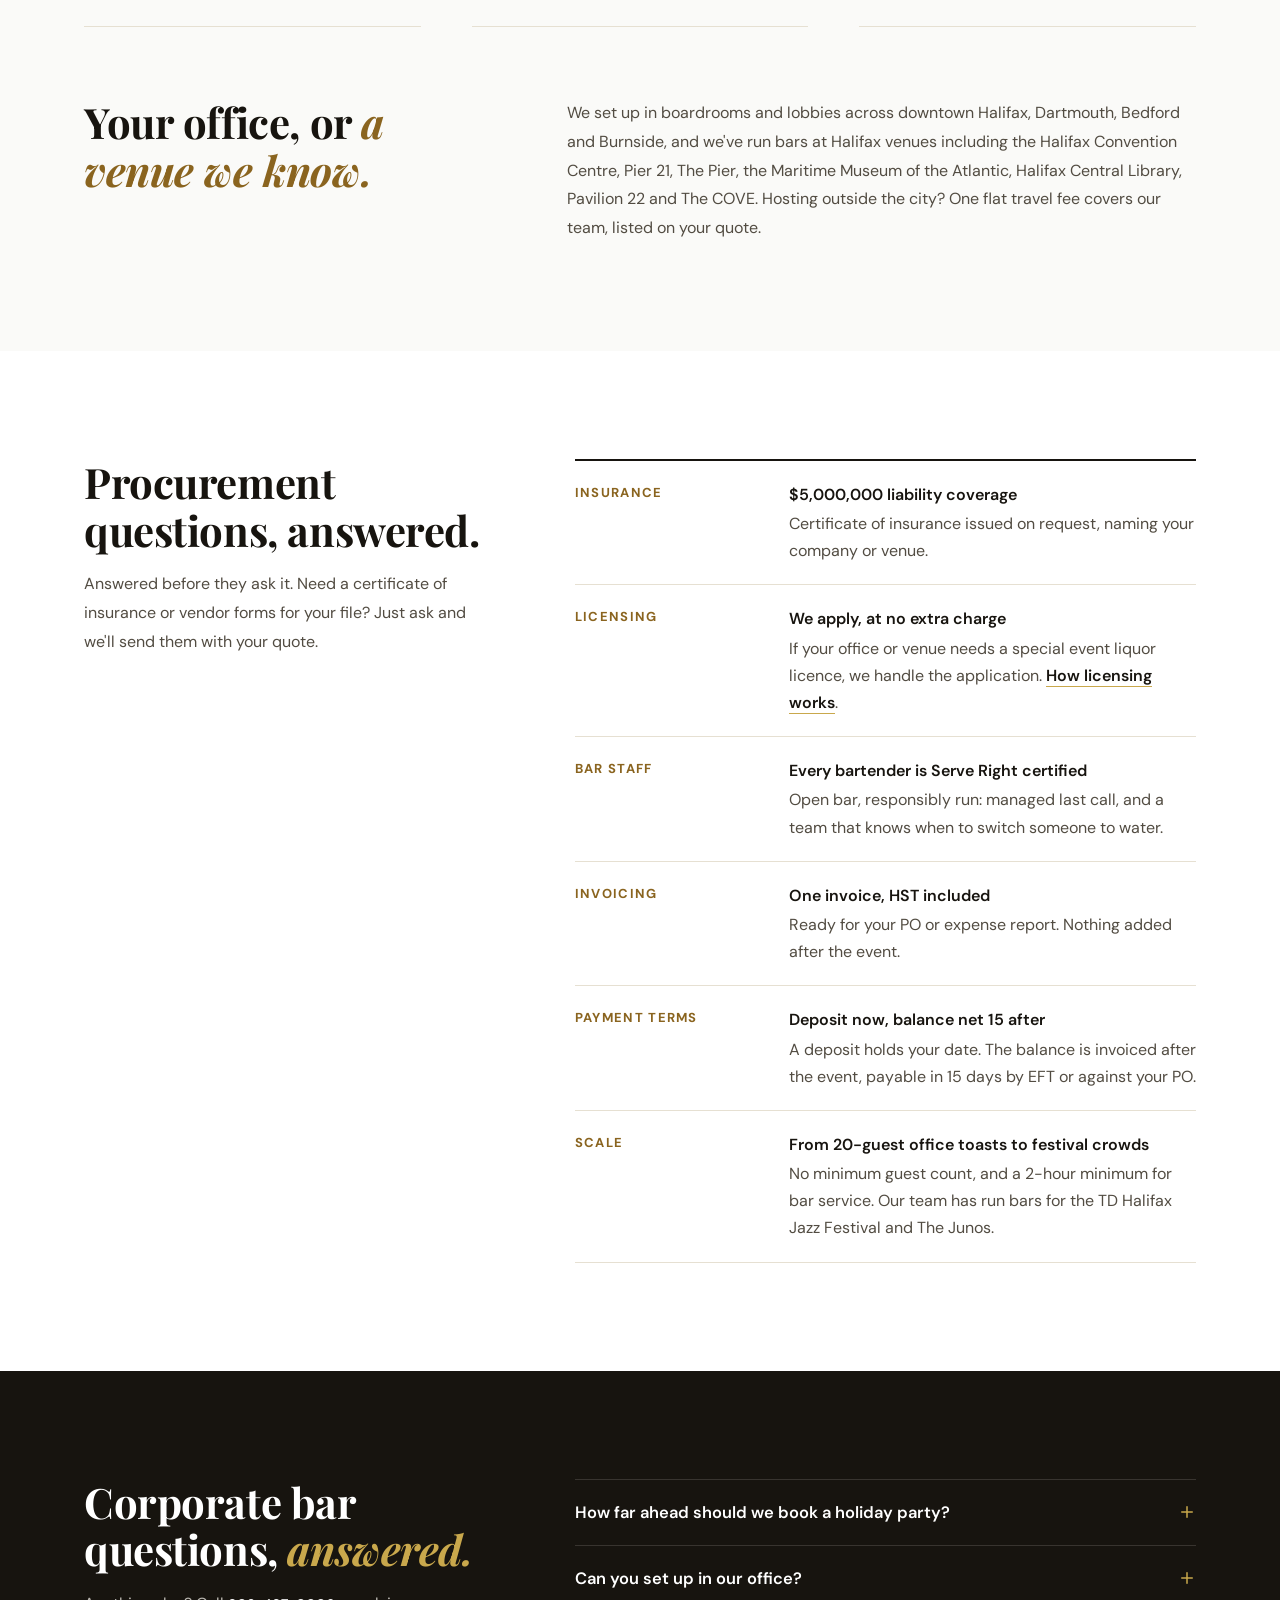
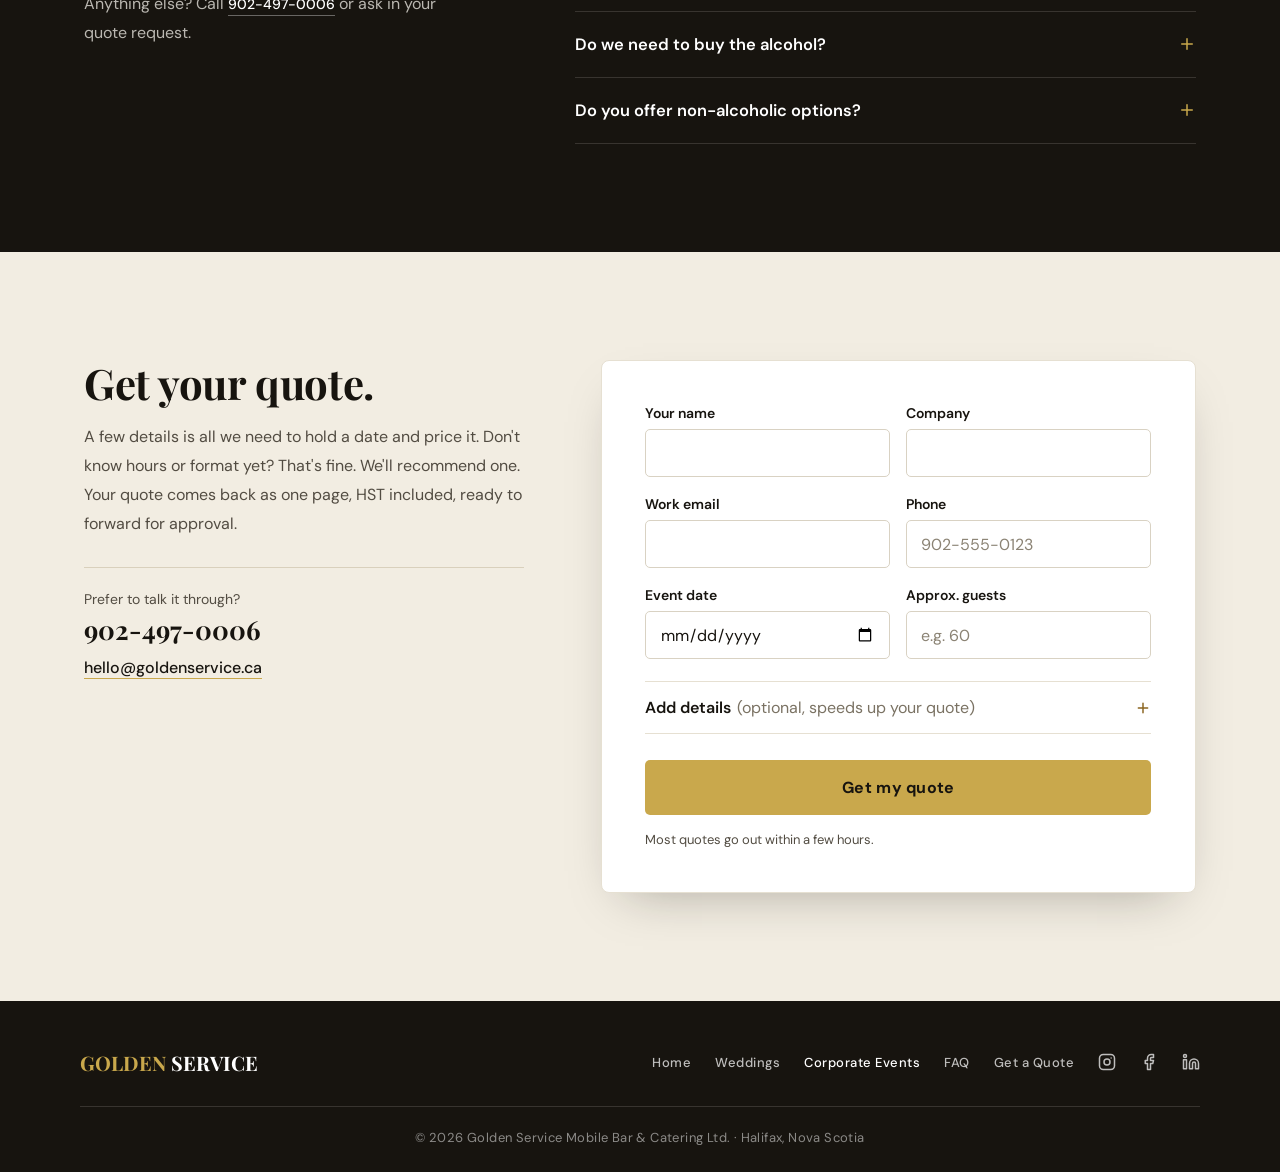
==== commit adf452fc: "Corporate page: year-round event types, venues, FAQ; 50+ reviews; logo sizes - Corporate: Halifax + " ====
--- a/corporate/index.html
+++ b/corporate/index.html
@@ -4,7 +4,7 @@
   <meta charset="UTF-8">
   <meta name="viewport" content="width=device-width, initial-scale=1.0">
   <title>Corporate &amp; Holiday Bar Service in Halifax | Golden Service</title>
-  <meta name="description" content="Licensed mobile bar service for offices, venues and holiday parties across Nova Scotia. $5M liability insurance, Serve Right certified bartenders, one PO-ready invoice.">
+  <meta name="description" content="Licensed bar service for corporate events and holiday parties in Halifax and across Nova Scotia. $5M insured, Serve Right bartenders, one PO-ready invoice.">
 
   <!-- Open Graph -->
   <meta property="og:title" content="Corporate &amp; Holiday Party Bar Service | Golden Service Halifax">
@@ -44,6 +44,19 @@
       "url": "https://goldenservice.ca",
       "telephone": "+19024970006"
     }
+  }
+  </script>
+
+  <script type="application/ld+json">
+  {
+    "@context": "https://schema.org",
+    "@type": "FAQPage",
+    "mainEntity": [
+      { "@type": "Question", "name": "How far ahead should we book a holiday party?", "acceptedAnswer": { "@type": "Answer", "text": "As soon as you have a date. December Fridays book first, and a deposit is what holds your spot." } },
+      { "@type": "Question", "name": "Can you set up in our office?", "acceptedAnswer": { "@type": "Answer", "text": "Yes. Most office events happen right in the boardroom or lobby. Golden Service brings the bar, ice, glassware and debit machines, and leaves the space the way it found it." } },
+      { "@type": "Question", "name": "Do we need to buy the alcohol?", "acceptedAnswer": { "@type": "Answer", "text": "No. Golden Service supplies beer, wine, spirits, ciders and non-alcoholic options, plus the special event liquor licence, so there is nothing to buy, chill or haul." } },
+      { "@type": "Question", "name": "Do you offer non-alcoholic options?", "acceptedAnswer": { "@type": "Answer", "text": "Yes. Every bar includes non-alcoholic choices, and Golden Service can make mocktail versions of your signature cocktails so every guest gets the same drink." } }
+    ]
   }
   </script>
 
@@ -205,6 +218,36 @@
     .gs-addon .gs-inline-check{margin:0}
     .gs-tray-opts{display:flex;flex-wrap:wrap;gap:10px 22px;margin-top:10px;padding-left:25px}
     .gs-tray-opts[hidden]{display:none}
+
+    /* EVERY EVENT */
+    .gs-events{background:var(--gs-paper);padding:clamp(64px,9vw,108px) 0}
+    .gs-events-head{display:grid;grid-template-columns:1fr 1fr;gap:48px;align-items:end;margin-bottom:40px}
+    .gs-events-head .gs-title{margin:0}
+    .gs-events-list{display:grid;grid-template-columns:repeat(3,minmax(0,1fr));gap:0 clamp(28px,4vw,56px);border-top:2px solid var(--gs-ink)}
+    .gs-events-list > div{padding:26px 0 28px;border-bottom:1px solid var(--gs-line)}
+    .gs-events-list h3{font-family:'Playfair Display',Georgia,serif;font-size:21px;font-weight:700;letter-spacing:-.01em;margin:0 0 8px;color:var(--gs-ink)}
+    .gs-events-list p{font-size:16px;line-height:1.7;color:var(--gs-body);margin:0}
+    .gs-events-cta p{color:var(--gs-ink);font-weight:500;margin:0 0 12px}
+    .gs-text-link{color:var(--gs-ink);font-size:16px;font-weight:600;text-decoration:none;border-bottom:1px solid var(--gs-gold);padding-bottom:2px;transition:color .2s}
+    .gs-text-link:hover{color:var(--gs-gold-deep)}
+    .gs-where{display:grid;grid-template-columns:.8fr 1.2fr;gap:clamp(32px,5vw,72px);align-items:start;margin-top:clamp(48px,6vw,72px)}
+    .gs-where .gs-title{margin:0}
+    .gs-where p{font-size:16px;line-height:1.8;color:var(--gs-body);margin:0;max-width:62ch}
+    .gs-title em{color:var(--gs-gold-deep);font-style:italic}
+
+    /* FAQ */
+    .gs-faq{background:var(--gs-ink);color:#fff;padding:clamp(64px,9vw,108px) 0}
+    .gs-faq-grid{display:grid;grid-template-columns:.8fr 1.2fr;gap:clamp(40px,6vw,88px);align-items:start}
+    .gs-faq .gs-title em{color:var(--gs-gold)}
+    .gs-faq .gs-lede{color:var(--gs-body-on-dark)}
+    .gs-faq-list{border-top:1px solid var(--gs-line-on-dark)}
+    .gs-faq details{border-bottom:1px solid var(--gs-line-on-dark)}
+    .gs-faq summary{list-style:none;cursor:pointer;display:flex;justify-content:space-between;align-items:center;gap:20px;padding:22px 0;font-size:16.5px;font-weight:600;color:#fff;transition:color .2s}
+    .gs-faq summary::-webkit-details-marker{display:none}
+    .gs-faq summary:hover{color:var(--gs-gold)}
+    .gs-faq summary svg{color:var(--gs-gold);flex-shrink:0;transition:transform .3s var(--gs-ease)}
+    .gs-faq details[open] summary svg{transform:rotate(45deg)}
+    .gs-faq details p{margin:0;padding:0 40px 24px 0;font-size:16px;line-height:1.8;color:var(--gs-body-on-dark);max-width:62ch}
 
     /* PROCUREMENT SPEC SHEET */
     .gs-proc{padding:clamp(64px,9vw,108px) 0}
@@ -309,7 +352,9 @@
     /* RESPONSIVE */
     @media(max-width:980px){
         .gs-logo-row{grid-template-columns:repeat(4,minmax(0,1fr))}
-      .gs-holiday-head,.gs-proc-grid,.gs-quote-grid,.gs-fare-head{grid-template-columns:1fr}
+      .gs-holiday-head,.gs-proc-grid,.gs-quote-grid,.gs-fare-head,.gs-events-head,.gs-where,.gs-faq-grid{grid-template-columns:1fr}
+      .gs-events-head{gap:14px}
+      .gs-events-list{grid-template-columns:repeat(2,minmax(0,1fr))}
       .gs-fare-head{gap:14px}
       .gs-holiday-head{gap:18px}
       .gs-tiers{grid-template-columns:1fr}
@@ -320,6 +365,7 @@
       .gs-nav-links,.gs-nav-cta{display:none}
       .gs-hamburger{display:flex}
       .gs-spec div{grid-template-columns:1fr;gap:6px}
+      .gs-events-list{grid-template-columns:1fr}
     }
     @media(max-width:560px){
       .gs-nav{padding:14px 20px}
@@ -347,7 +393,7 @@
       <li><a href="/weddings/">Weddings</a></li>
       <li><a href="/corporate/" aria-current="page">Corporate Events</a></li>
       <li><a href="#holiday">Packages</a></li>
-      <li><a href="#procurement">FAQ</a></li>
+      <li><a href="#faq">FAQ</a></li>
     </ul>
     <a href="#quote" class="gs-nav-cta">Get a Quote</a>
     <button class="gs-hamburger" id="gsHamburger" aria-label="Open menu" aria-expanded="false" aria-controls="gsMobileMenu">
@@ -360,7 +406,7 @@
     <a href="/weddings/">Weddings</a>
     <a href="/corporate/" aria-current="page">Corporate Events</a>
     <a href="#holiday">Packages</a>
-    <a href="#procurement">FAQ</a>
+    <a href="#faq">FAQ</a>
     <a href="#quote" class="gs-mobile-cta">Get a Quote</a>
   </div>
 
@@ -370,7 +416,7 @@
       <div class="gs-hero-grid">
         <div>
           <h1 id="gsHeroTitle">Your company event, <em>fully handled.</em></h1>
-          <p class="gs-hero-sub">Licensed bar service for offices, venues and year-end parties across Nova Scotia. One vendor. One invoice. Nothing left on your plate.</p>
+          <p class="gs-hero-sub">Licensed corporate event bar service in Halifax and across Nova Scotia, for offices, venues and year-end parties. One vendor. One invoice. Nothing left on your plate.</p>
           <div class="gs-hero-actions">
             <a href="#quote" class="gs-btn-primary" id="gsHeroCta" data-focus-date>Check December availability &rarr;</a>
             <a href="tel:+19024970006" class="gs-link-on-dark">Or call 902-497-0006</a>
@@ -386,7 +432,7 @@
         <li><svg width="16" height="16" viewBox="0 0 24 24" fill="none" stroke="currentColor" stroke-width="2" stroke-linecap="round" stroke-linejoin="round" aria-hidden="true"><path d="M14 2H6a2 2 0 0 0-2 2v16a2 2 0 0 0 2 2h12a2 2 0 0 0 2-2V8z"/><path d="M14 2v6h6M9 15l2 2 4-4"/></svg>COI on request</li>
         <li><svg width="16" height="16" viewBox="0 0 24 24" fill="none" stroke="currentColor" stroke-width="2" stroke-linecap="round" stroke-linejoin="round" aria-hidden="true"><circle cx="12" cy="8" r="6"/><path d="M8.2 13.2 7 22l5-3 5 3-1.2-8.8"/></svg>Serve Right certified bartenders</li>
         <li><svg width="16" height="16" viewBox="0 0 24 24" fill="none" stroke="currentColor" stroke-width="2" stroke-linecap="round" stroke-linejoin="round" aria-hidden="true"><rect x="3" y="4" width="18" height="18" rx="2"/><path d="M16 2v4M8 2v4M3 10h18"/></svg>100+ events a year</li>
-        <li><svg width="16" height="16" viewBox="0 0 24 24" fill="currentColor" aria-hidden="true"><path d="m12 2 3.1 6.3 6.9 1-5 4.9 1.2 6.8L12 17.8 5.8 21l1.2-6.8-5-4.9 6.9-1z"/></svg><a href="https://www.google.com/search?q=Golden+Service+Mobile+Bar+Halifax" target="_blank" rel="noopener">5.0 on Google, 52 reviews</a></li>
+        <li><svg width="16" height="16" viewBox="0 0 24 24" fill="currentColor" aria-hidden="true"><path d="m12 2 3.1 6.3 6.9 1-5 4.9 1.2 6.8L12 17.8 5.8 21l1.2-6.8-5-4.9 6.9-1z"/></svg><a href="https://www.google.com/search?q=Golden+Service+Mobile+Bar+Halifax" target="_blank" rel="noopener">5.0 on Google, 50+ reviews</a></li>
       </ul>
     </div>
 
@@ -394,14 +440,14 @@
     <section class="gs-logos gs-shell" aria-label="Clients">
       <p class="gs-logos-lead"><strong>40+ companies and institutions</strong> have trusted us with their events.</p>
       <div class="gs-logo-row">
-        <div><img src="/client-logos/dalhousie-university.png" alt="Dalhousie University" loading="lazy"></div>
-        <div><img src="/client-logos/grant-thornton.png" alt="Grant Thornton" loading="lazy"></div>
-        <div><img src="/client-logos/mcinnes-cooper.png" alt="McInnes Cooper" loading="lazy"></div>
-        <div><img src="/client-logos/qeii-foundation.svg" alt="QEII Foundation" loading="lazy"></div>
-        <div><img src="/client-logos/volta.svg" alt="Volta" loading="lazy"></div>
-        <div><img src="/client-logos/cove.svg" alt="COVE, Centre for Ocean Ventures and Entrepreneurship" loading="lazy"></div>
-        <div><img src="/client-logos/maritime-museum.svg" alt="Maritime Museum of the Atlantic" loading="lazy"></div>
-        <div><img src="/client-logos/halifax-public-library.png" alt="Halifax Public Libraries" loading="lazy"></div>
+        <div><img src="/client-logos/dalhousie-university.png" alt="Dalhousie University" loading="lazy" width="700" height="199"></div>
+        <div><img src="/client-logos/grant-thornton.png" alt="Grant Thornton" loading="lazy" width="700" height="130"></div>
+        <div><img src="/client-logos/mcinnes-cooper.png" alt="McInnes Cooper" loading="lazy" width="700" height="289"></div>
+        <div><img src="/client-logos/qeii-foundation.svg" alt="QEII Foundation" loading="lazy" width="114" height="80"></div>
+        <div><img src="/client-logos/volta.svg" alt="Volta" loading="lazy" width="177" height="46"></div>
+        <div><img src="/client-logos/cove.svg" alt="COVE, Centre for Ocean Ventures and Entrepreneurship" loading="lazy" width="203" height="52"></div>
+        <div><img src="/client-logos/maritime-museum.svg" alt="Maritime Museum of the Atlantic" loading="lazy" width="133" height="98"></div>
+        <div><img src="/client-logos/halifax-public-library.png" alt="Halifax Public Libraries" loading="lazy" width="700" height="368"></div>
       </div>
       <p class="gs-logos-more">Also Deloitte, EY, TELUS, NS Power, RBC Centre, Halifax Regional Municipality, The Junos and the TD Halifax Jazz Festival.</p>
     </section>
@@ -445,7 +491,7 @@
             <a href="#quote" class="gs-tier-cta" data-package="The Year-End Gala">Get pricing</a>
           </article>
         </div>
-        <p class="gs-holiday-anchor">From 20-person office toasts to <strong>full-scale galas</strong>. Tell us your headcount and we'll send exact pricing, usually within a few hours. Not a holiday party? Client events, staff appreciation nights, product launches, conferences and production wrap parties get the same service year-round, in the boardroom, at a venue, or out on the shop floor and yard. Want food too? Add fruit, veggie or cheese trays at $75 each, each serving 15 to 20 guests.</p>
+        <p class="gs-holiday-anchor">From 20-person office toasts to <strong>full-scale galas</strong>. Tell us your headcount and we'll send exact pricing, usually within a few hours. Want food too? Add fruit, veggie or cheese trays at $75 each, each serving 15 to 20 guests.</p>
 
         <div class="gs-promises" data-reveal>
           <div>
@@ -468,6 +514,28 @@
       </div>
     </section>
 
+    <!-- EVERY EVENT -->
+    <section class="gs-events" id="events" aria-labelledby="gsEventsTitle">
+      <div class="gs-shell">
+        <div class="gs-events-head" data-reveal>
+          <h2 class="gs-title" id="gsEventsTitle">Corporate event bar service, <em>all year.</em></h2>
+          <p class="gs-lede">The same licence, bartenders and one-page invoice, for every kind of company event.</p>
+        </div>
+        <div class="gs-events-list" data-reveal>
+          <div><h3>Client receptions</h3><p>A polished bar and a short menu built around your brand, run by bartenders who know how to work a room full of clients.</p></div>
+          <div><h3>Staff appreciation nights</h3><p>Thank your team properly. Drink tickets keep the budget fixed, and a cash bar takes over once they're used.</p></div>
+          <div><h3>Conferences and AGMs</h3><p>Networking receptions, opening nights and closing socials, with bartenders scaled to your registration count so lines keep moving.</p></div>
+          <div><h3>Product launches and office openings</h3><p>A signature cocktail named for the launch, printed menu cards and a bar that looks good in photos.</p></div>
+          <div><h3>Wrap parties and site celebrations</h3><p>Boardroom, warehouse floor or outdoor yard. Our bar needs no power, so if there's room for it, we can set it up.</p></div>
+          <div class="gs-events-cta"><p>Tell us the headcount and the occasion. We'll recommend a format and send exact pricing, usually within a few hours.</p><a href="#quote" class="gs-text-link">Get your quote &rarr;</a></div>
+        </div>
+        <div class="gs-where" data-reveal>
+          <h2 class="gs-title" id="gsWhereTitle">Your office, or <em>a venue we know.</em></h2>
+          <p>We set up in boardrooms and lobbies across downtown Halifax, Dartmouth, Bedford and Burnside, and we've run bars at Halifax venues including the Halifax Convention Centre, Pier 21, The Pier, the Maritime Museum of the Atlantic, Halifax Central Library, Pavilion 22 and The COVE. Hosting outside the city? One flat travel fee covers our team, listed on your quote.</p>
+        </div>
+      </div>
+    </section>
+
     <!-- PROCUREMENT -->
     <section class="gs-proc" id="procurement" aria-labelledby="gsProcTitle">
       <div class="gs-shell gs-proc-grid">
@@ -483,6 +551,22 @@
           <div><dt>Payment terms</dt><dd><strong>Deposit now, balance net 15 after</strong>A deposit holds your date. The balance is invoiced after the event, payable in 15 days by EFT or against your PO.</dd></div>
           <div><dt>Scale</dt><dd><strong>From 20-guest office toasts to festival crowds</strong>No minimum guest count, and a 2-hour minimum for bar service. Our team has run bars for the TD Halifax Jazz Festival and The Junos.</dd></div>
         </dl>
+      </div>
+    </section>
+
+    <!-- FAQ -->
+    <section class="gs-faq" id="faq" aria-labelledby="gsFaqTitle">
+      <div class="gs-shell gs-faq-grid">
+        <div data-reveal>
+          <h2 class="gs-title" id="gsFaqTitle">Corporate bar questions, <em>answered.</em></h2>
+          <p class="gs-lede">Anything else? Call <a class="gs-link-on-dark" style="white-space:nowrap" href="tel:+19024970006">902-497-0006</a> or ask in your quote request.</p>
+        </div>
+        <div class="gs-faq-list" data-reveal>
+          <details><summary>How far ahead should we book a holiday party?<svg width="18" height="18" viewBox="0 0 24 24" fill="none" stroke="currentColor" stroke-width="2" stroke-linecap="round" aria-hidden="true"><path d="M12 5v14M5 12h14"/></svg></summary><p>As soon as you have a date. December Fridays book first, and a deposit is what holds your spot.</p></details>
+          <details><summary>Can you set up in our office?<svg width="18" height="18" viewBox="0 0 24 24" fill="none" stroke="currentColor" stroke-width="2" stroke-linecap="round" aria-hidden="true"><path d="M12 5v14M5 12h14"/></svg></summary><p>Yes. Most office events happen right in the boardroom or lobby. We bring the bar, ice, glassware and debit machines, and leave the space the way we found it.</p></details>
+          <details><summary>Do we need to buy the alcohol?<svg width="18" height="18" viewBox="0 0 24 24" fill="none" stroke="currentColor" stroke-width="2" stroke-linecap="round" aria-hidden="true"><path d="M12 5v14M5 12h14"/></svg></summary><p>No. We supply beer, wine, spirits, ciders and non-alcoholic options, plus the licence, so there's nothing to buy, chill or haul.</p></details>
+          <details><summary>Do you offer non-alcoholic options?<svg width="18" height="18" viewBox="0 0 24 24" fill="none" stroke="currentColor" stroke-width="2" stroke-linecap="round" aria-hidden="true"><path d="M12 5v14M5 12h14"/></svg></summary><p>Yes. Every bar includes non-alcoholic choices, and we can make mocktail versions of your signature cocktails so everyone gets the same drink.</p></details>
+        </div>
       </div>
     </section>
 
@@ -575,7 +659,7 @@
         <a href="/">Home</a>
         <a href="/weddings/">Weddings</a>
         <a href="/corporate/" aria-current="page">Corporate Events</a>
-        <a href="#procurement">FAQ</a>
+        <a href="#faq">FAQ</a>
         <a href="#quote">Get a Quote</a>
         <a href="https://www.instagram.com/goldenservicebar/" target="_blank" rel="noopener" aria-label="Instagram" class="gs-footer-social"><svg width="18" height="18" viewBox="0 0 24 24" fill="none" stroke="currentColor" stroke-width="2" stroke-linecap="round" stroke-linejoin="round" aria-hidden="true"><rect x="2" y="2" width="20" height="20" rx="5"/><circle cx="12" cy="12" r="4"/><path d="M17.5 6.5h.01"/></svg></a>
         <a href="https://www.facebook.com/goldenservicebar/" target="_blank" rel="noopener" aria-label="Facebook" class="gs-footer-social"><svg width="18" height="18" viewBox="0 0 24 24" fill="none" stroke="currentColor" stroke-width="2" stroke-linecap="round" stroke-linejoin="round" aria-hidden="true"><path d="M18 2h-3a5 5 0 0 0-5 5v3H7v4h3v8h4v-8h3l1-4h-4V7a1 1 0 0 1 1-1h3z"/></svg></a>
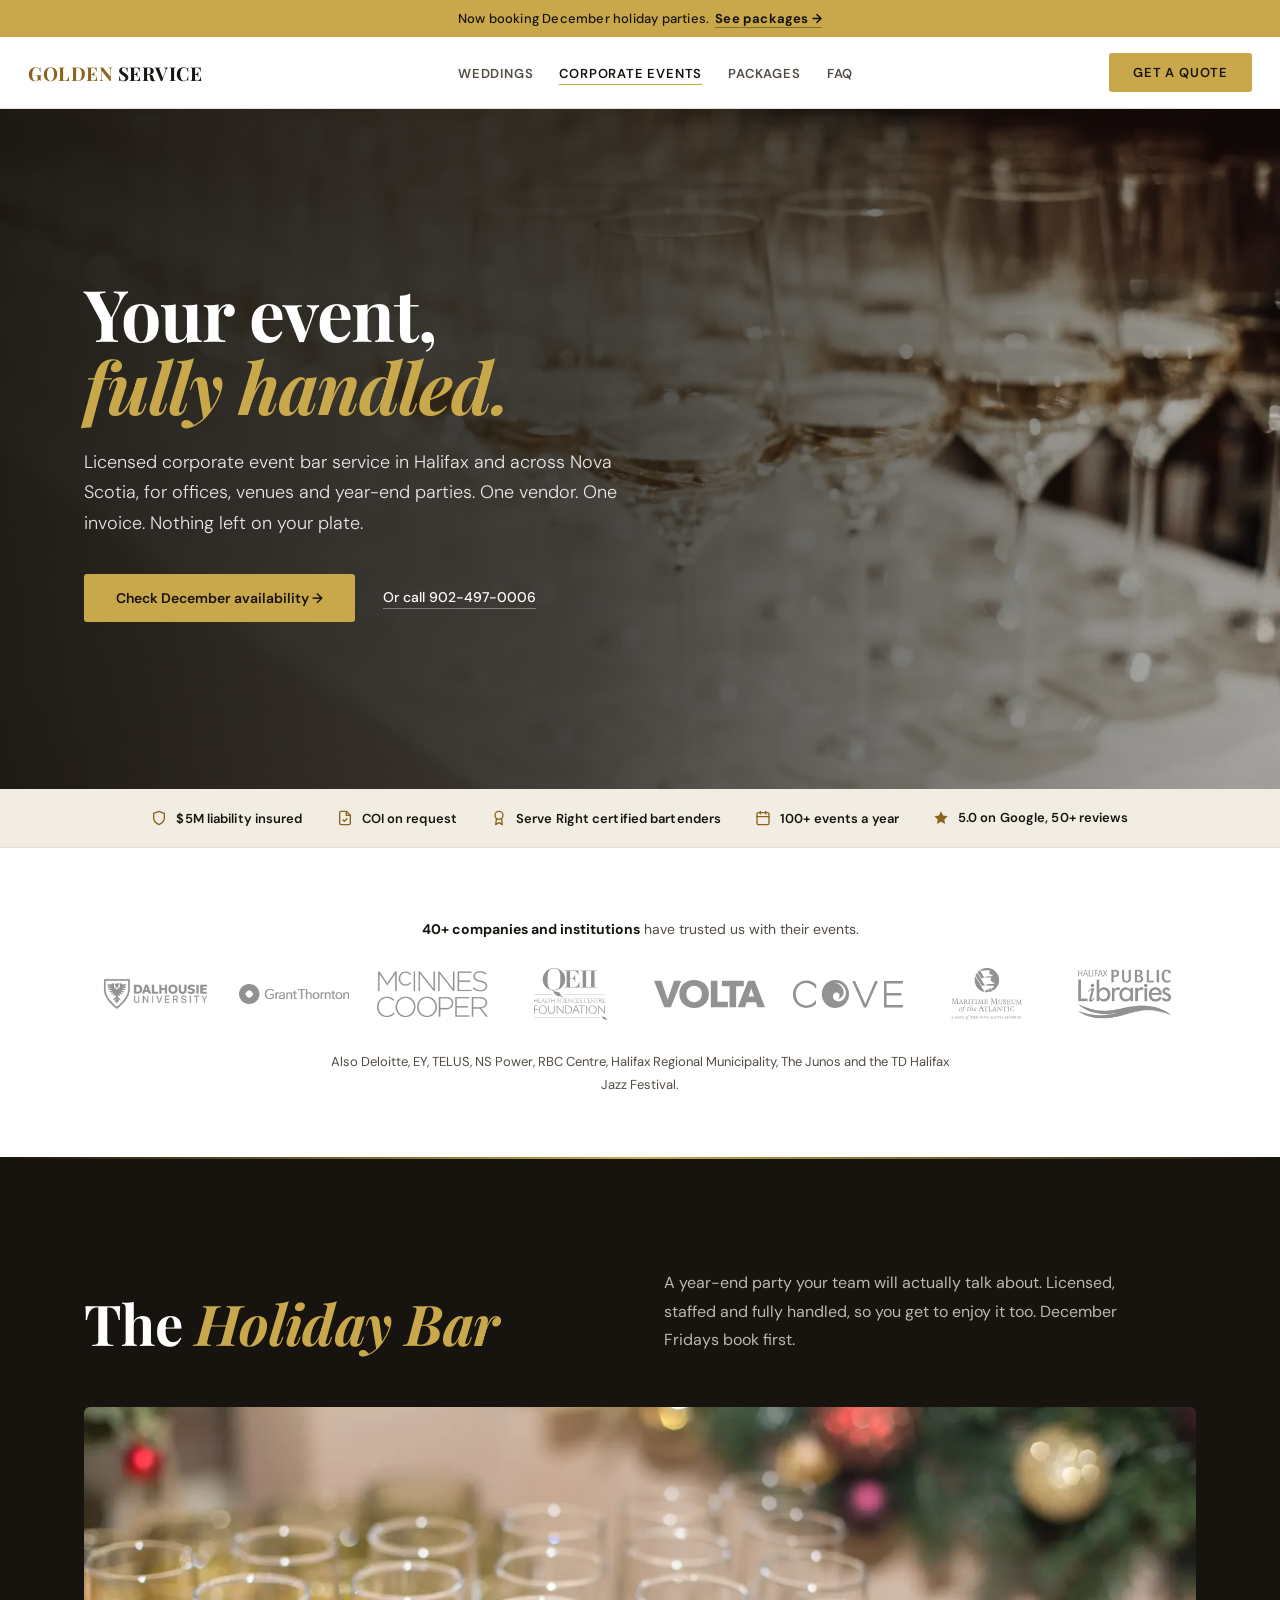
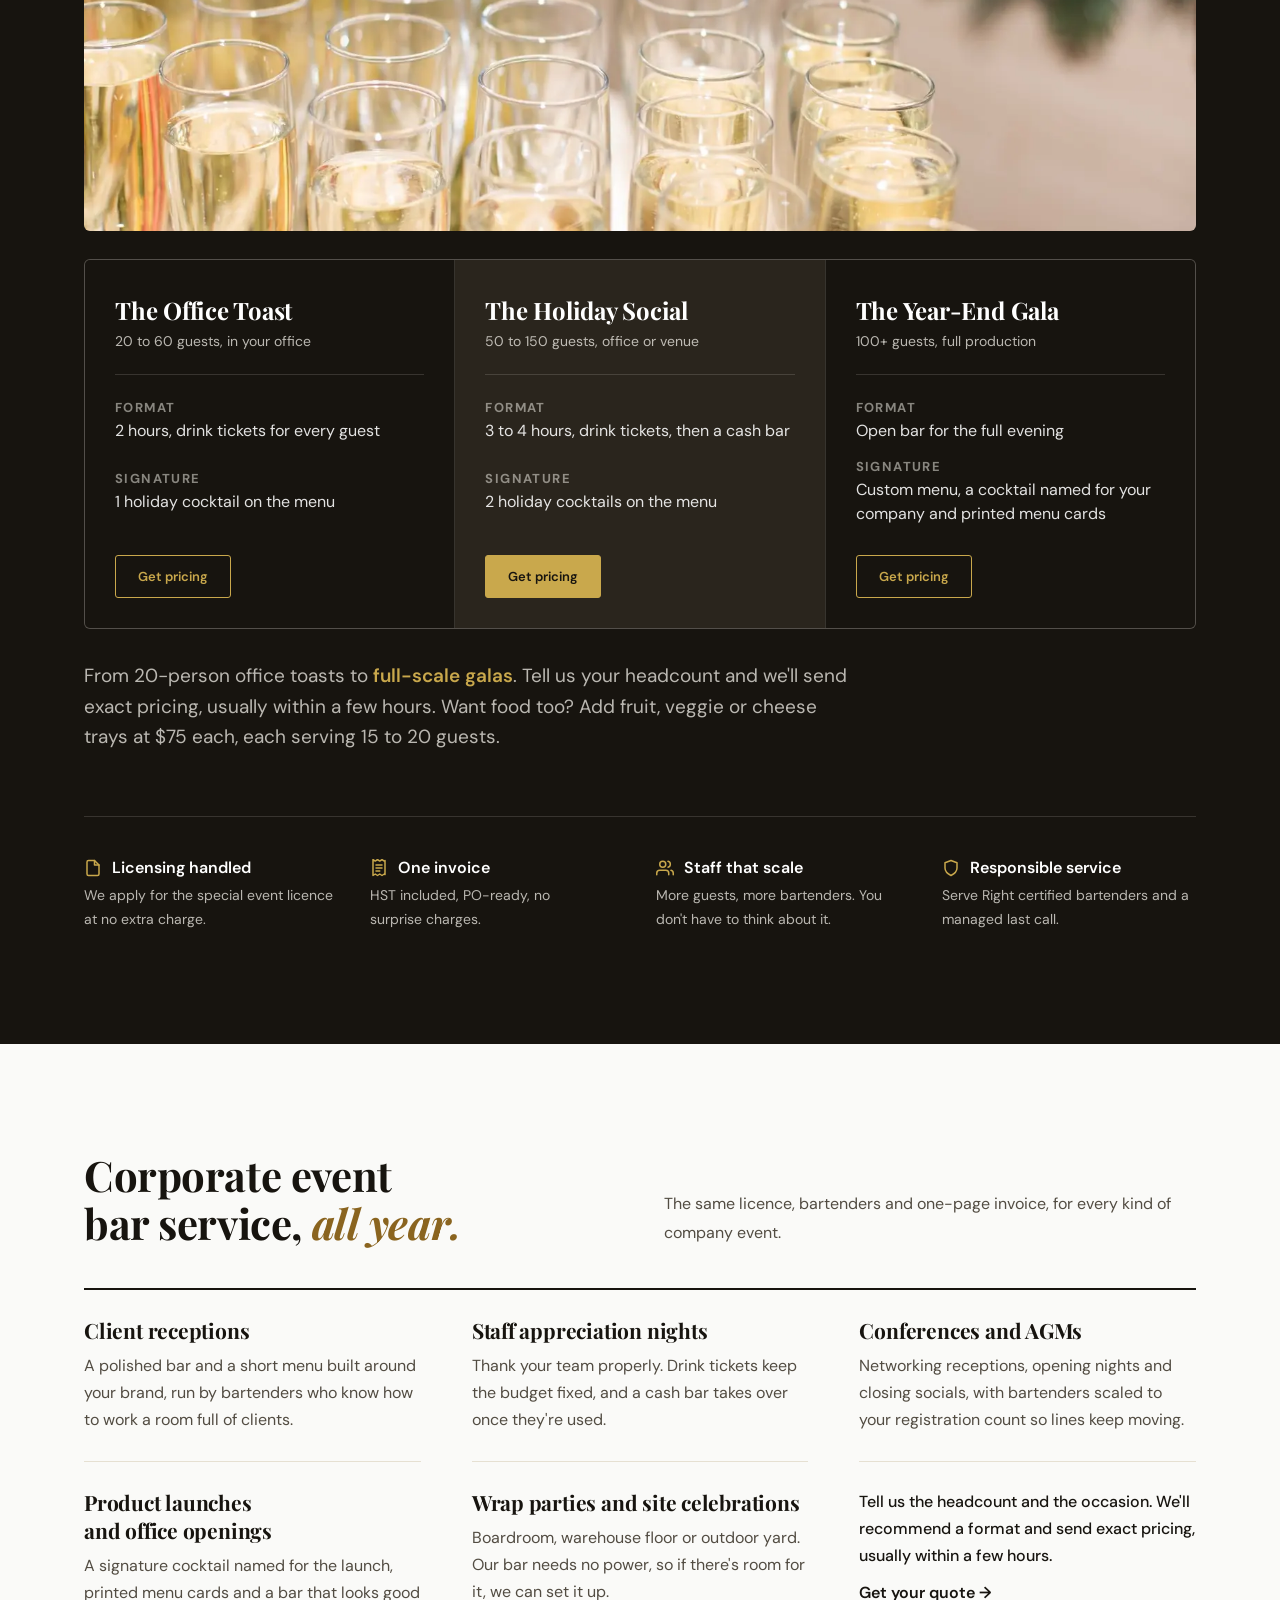
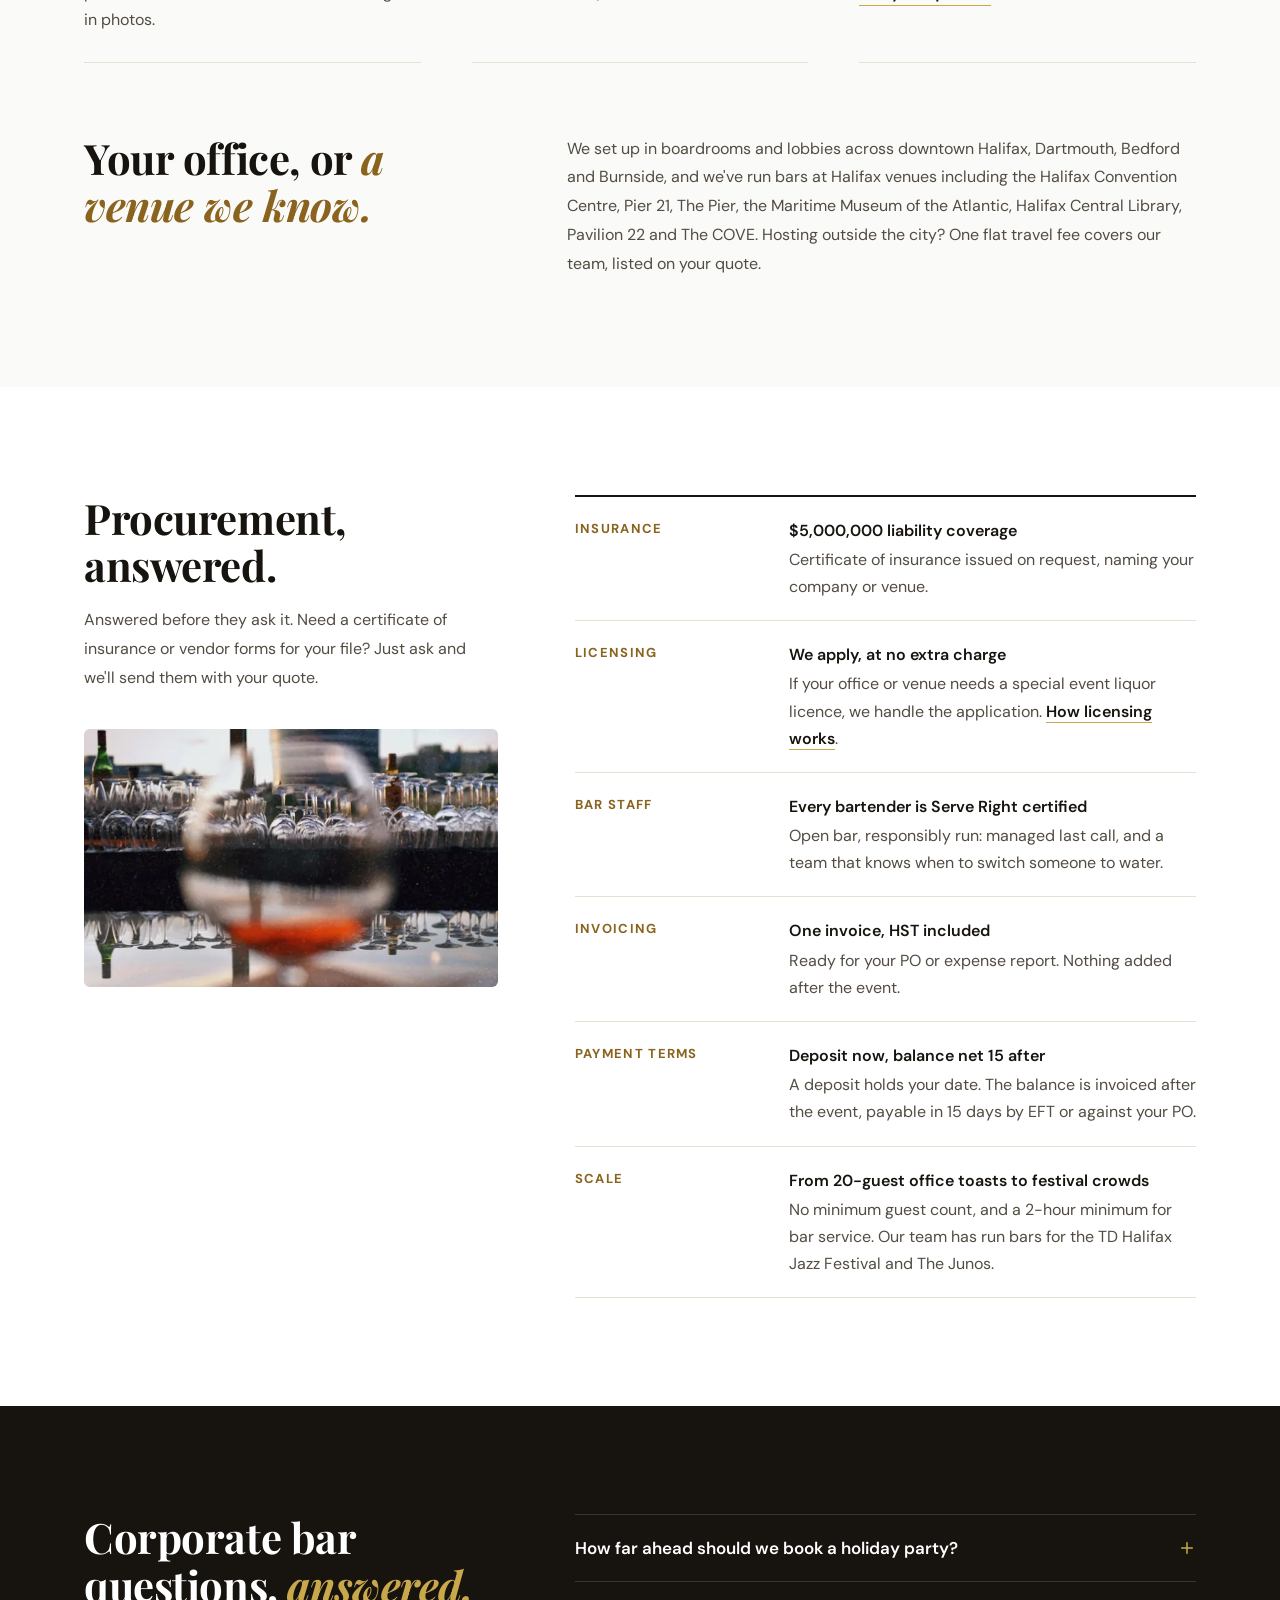
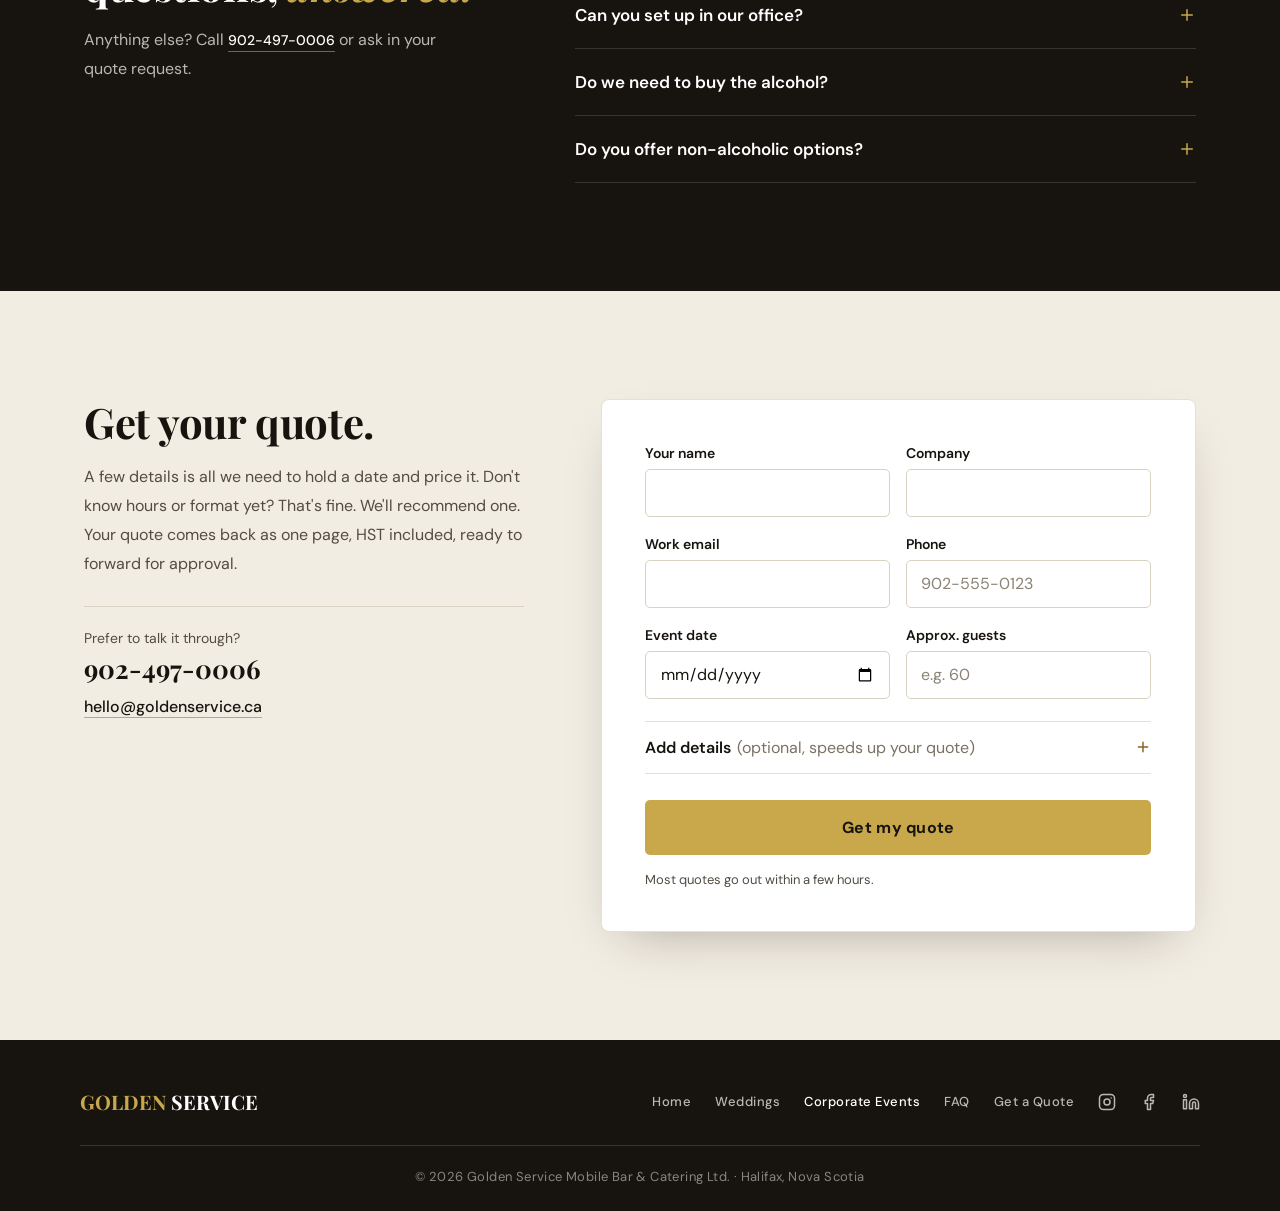
==== commit 2cccc832: "Shared styles.css design system, one hero, fresher photos, a11y fixes - styles.css holds the --gs-* " ====
--- a/corporate/index.html
+++ b/corporate/index.html
@@ -8,7 +8,7 @@
 
   <!-- Open Graph -->
   <meta property="og:title" content="Corporate &amp; Holiday Party Bar Service | Golden Service Halifax">
-  <meta property="og:description" content="Your company event, fully handled. Licensed, insured, one invoice.">
+  <meta property="og:description" content="Your event, fully handled. Licensed, insured, one invoice.">
   <meta property="og:url" content="https://goldenservice.ca/corporate/">
   <meta property="og:type" content="website">
   <meta property="og:image" content="https://goldenservice.ca/corporate-event-wine-service-halifax.jpg">
@@ -67,103 +67,13 @@
   <link href="https://fonts.googleapis.com/css2?family=DM+Sans:opsz,wght@9..40,300;9..40,400;9..40,500;9..40,600;9..40,700&family=Playfair+Display:wght@600;700&display=swap" rel="stylesheet" media="print" onload="this.media='all'">
   <noscript><link href="https://fonts.googleapis.com/css2?family=DM+Sans:opsz,wght@9..40,300;9..40,400;9..40,500;9..40,600;9..40,700&family=Playfair+Display:wght@600;700&display=swap" rel="stylesheet"></noscript>
 
+  <link rel="stylesheet" href="/styles.css">
   <style>
-    *,*::before,*::after{box-sizing:border-box}
-    html{scroll-behavior:smooth;scroll-padding-top:80px}
-    body{margin:0;background:#fff;font-family:'DM Sans',sans-serif;color:var(--gs-ink);-webkit-font-smoothing:antialiased}
-    img{max-width:100%;display:block}
-    ::selection{background:var(--gs-gold-pale);color:var(--gs-ink)}
-    a{-webkit-tap-highlight-color:transparent}
-    :focus-visible{outline:2px solid var(--gs-gold);outline-offset:3px}
-    h1,h2,h3{text-wrap:balance}
-    p{text-wrap:pretty}
-
-    :root{
-      --gs-gold:#C9A84C;
-      --gs-gold-deep:#8a641f;
-      --gs-gold-pale:#f4ead0;
-      --gs-ink:#17140f;
-      --gs-ink-soft:#2a251d;
-      --gs-paper:#FAFAF8;
-      --gs-paper-deep:#f2ede2;
-      --gs-body:#524c42;
-      --gs-body-on-dark:rgba(250,247,240,.72);
-      --gs-line:#e6e0d2;
-      --gs-line-on-dark:rgba(250,247,240,.14);
-      --gs-shadow:0 20px 50px -24px rgba(23,20,15,.35);
-      --gs-ease:cubic-bezier(.16,1,.3,1);
-      --z-sticky:100;
-      --z-overlay:99;
-      --z-backdrop:95;
-    }
-    html.gs-menu-locked, html.gs-menu-locked body{overflow:hidden;height:100%}
-
-    .gs-shell{max-width:1160px;margin:0 auto;padding:0 24px}
-    .gs-title{font-family:'Playfair Display',Georgia,serif;font-size:clamp(1.9rem,1.4vw + 1.5rem,2.75rem);font-weight:700;line-height:1.14;letter-spacing:-.01em;margin:0 0 16px}
-    .gs-lede{font-size:16px;color:var(--gs-body);line-height:1.8;max-width:58ch;margin:0}
-
-    /* HOLIDAY BANNER */
-    .gs-banner{background:var(--gs-gold);color:var(--gs-ink);text-align:center;font-size:13px;font-weight:500;padding:10px 20px;letter-spacing:.2px}
-    .gs-banner a{color:var(--gs-ink);font-weight:700;text-decoration:none;border-bottom:1px solid rgba(23,20,15,.4);margin-left:6px;white-space:nowrap}
-    .gs-banner a:hover{border-bottom-color:var(--gs-ink)}
-    .gs-banner[hidden]{display:none}
-
-    /* NAV */
-    .gs-nav{background:rgba(255,255,255,.94);backdrop-filter:blur(10px);-webkit-backdrop-filter:blur(10px);border-bottom:1px solid var(--gs-line);padding:16px 28px;display:flex;align-items:center;justify-content:space-between;position:sticky;top:0;z-index:var(--z-sticky);transition:box-shadow .3s var(--gs-ease)}
-    .gs-nav.gs-nav--scrolled{box-shadow:0 8px 24px -18px rgba(23,20,15,.4)}
-    .gs-nav-logo{font-family:'Playfair Display',Georgia,serif;font-size:19px;font-weight:700;letter-spacing:.5px;color:var(--gs-ink);text-decoration:none}
-    .gs-nav-logo span{color:var(--gs-gold-deep)}
-    .gs-nav-links{display:flex;gap:26px;list-style:none;margin:0;padding:0}
-    .gs-nav-links a{font-size:13px;font-weight:600;color:var(--gs-body);text-decoration:none;letter-spacing:.8px;text-transform:uppercase;position:relative;padding-bottom:3px}
-    .gs-nav-links a::after{content:'';position:absolute;left:0;right:100%;bottom:0;height:1px;background:var(--gs-gold);transition:right .25s var(--gs-ease)}
-    .gs-nav-links a:hover{color:var(--gs-ink)}
-    .gs-nav-links a:hover::after{right:0}
-    .gs-nav-cta{background:var(--gs-gold);color:var(--gs-ink);padding:11px 24px;border-radius:3px;font-size:13px;font-weight:600;letter-spacing:.8px;text-transform:uppercase;text-decoration:none;transition:background .2s,color .2s,transform .2s}
-    .gs-nav-cta:hover{background:var(--gs-gold-deep);color:#fff;transform:translateY(-1px)}
-    .gs-hamburger{display:none;flex-direction:column;gap:5px;cursor:pointer;padding:4px;background:none;border:none}
-    .gs-hamburger span{width:22px;height:2px;background:var(--gs-ink);border-radius:2px;display:block;transition:all .25s var(--gs-ease)}
-    .gs-hamburger.open span:nth-child(1){transform:translateY(7px) rotate(45deg)}
-    .gs-hamburger.open span:nth-child(2){opacity:0}
-    .gs-hamburger.open span:nth-child(3){transform:translateY(-7px) rotate(-45deg)}
-    .gs-nav-backdrop{display:none;position:fixed;inset:0;background:rgba(23,20,15,.35);z-index:var(--z-backdrop)}
-    .gs-nav-backdrop.open{display:block}
-    .gs-mobile-menu{display:none;position:fixed;top:60px;left:0;right:0;background:#fff;border-bottom:1px solid var(--gs-line);padding:8px 24px 20px;flex-direction:column;z-index:var(--z-overlay);box-shadow:0 12px 28px -18px rgba(23,20,15,.3)}
-    .gs-mobile-menu.open{display:flex}
-    .gs-mobile-menu a{font-size:13px;font-weight:600;color:var(--gs-body);text-decoration:none;letter-spacing:.8px;text-transform:uppercase;padding:14px 0;border-bottom:1px solid var(--gs-paper-deep)}
-    .gs-mobile-menu a:last-child{border-bottom:none}
-    .gs-mobile-cta{background:var(--gs-gold)!important;color:var(--gs-ink)!important;text-align:center;border-radius:4px;padding:13px 0!important;margin-top:8px}
-
-    .gs-nav-links a[aria-current="page"]{color:var(--gs-ink)}
-    .gs-nav-links a[aria-current="page"]::after{right:0}
-    .gs-mobile-menu a[aria-current="page"]{color:var(--gs-gold-deep)}
-    .gs-footer-links a[aria-current="page"]{color:#fff}
-    .gs-footer-social{display:flex;align-items:center}
-
-    /* BUTTONS */
-    .gs-btn-primary{background:var(--gs-gold);color:var(--gs-ink);padding:15px 32px;border-radius:3px;font-size:14px;font-weight:600;text-decoration:none;display:inline-block;border:none;font-family:inherit;cursor:pointer;transition:background .2s,color .2s,transform .2s,box-shadow .2s}
-    .gs-btn-primary:hover{background:var(--gs-gold-deep);color:#fff;transform:translateY(-2px);box-shadow:0 14px 28px -14px rgba(138,100,31,.6)}
-    .gs-link-on-dark{color:#fff;font-size:14px;font-weight:500;text-decoration:none;border-bottom:1px solid rgba(255,255,255,.35);padding-bottom:2px;transition:border-color .2s,color .2s}
-    .gs-link-on-dark:hover{color:var(--gs-gold);border-bottom-color:var(--gs-gold)}
+    /* Page-only styles. Tokens and shared components come from /styles.css. */
 
     /* HERO */
-    .gs-hero{background:var(--gs-ink);color:#fff;position:relative;overflow:hidden;isolation:isolate}
     .gs-hero::before{content:'';position:absolute;inset:0;z-index:-1;background:url('/corporate-event-wine-service-halifax.jpg') 65% 45%/cover no-repeat;background-image:image-set(url('/corporate-event-wine-service-halifax-1600.webp') type('image/webp'),url('/corporate-event-wine-service-halifax.jpg') type('image/jpeg'))}
     @media(max-width:760px){.gs-hero::before{background-image:image-set(url('/corporate-event-wine-service-halifax-1024.webp') type('image/webp'),url('/corporate-event-wine-service-halifax.jpg') type('image/jpeg'))}}
-    .gs-hero::after{content:'';position:absolute;inset:0;z-index:-1;background:linear-gradient(90deg,rgba(23,20,15,.94) 0%,rgba(23,20,15,.82) 45%,rgba(23,20,15,.35) 100%)}
-    .gs-hero-grid{min-height:min(72vh,640px);display:flex;flex-direction:column;justify-content:center;padding:clamp(64px,9vw,112px) 24px;max-width:1160px;margin:0 auto}
-    .gs-hero h1{font-family:'Playfair Display',Georgia,serif;font-size:clamp(2.6rem,3.2vw + 1.9rem,4.6rem);font-weight:700;line-height:1.03;letter-spacing:-.015em;margin:0 0 24px;max-width:12ch}
-    .gs-hero h1 em{color:var(--gs-gold);font-style:italic}
-    .gs-hero-sub{font-size:clamp(16px,.6vw + 13px,18px);color:var(--gs-body-on-dark);line-height:1.7;max-width:44ch;margin:0 0 36px;font-weight:300}
-    .gs-hero-actions{display:flex;align-items:center;gap:28px;flex-wrap:wrap}
-
-
-    /* TRUST STRIP */
-    .gs-trust{background:var(--gs-paper-deep);border-bottom:1px solid var(--gs-line)}
-    .gs-trust ul{list-style:none;margin:0 auto;padding:20px 24px;max-width:1160px;display:flex;flex-wrap:wrap;justify-content:center;gap:10px 34px}
-    .gs-trust li{font-size:13px;font-weight:600;color:var(--gs-ink);display:flex;align-items:center;gap:9px;letter-spacing:.1px}
-    .gs-trust li svg{color:var(--gs-gold-deep);flex-shrink:0}
-    .gs-trust a{color:inherit;text-decoration:none;border-bottom:1px solid transparent}
-    .gs-trust a:hover{border-bottom-color:var(--gs-gold-deep)}
 
     /* LOGOS */
     .gs-logos{padding:clamp(48px,6vw,72px) 24px clamp(40px,5vw,60px);text-align:center}
@@ -175,49 +85,13 @@
     .gs-logo-row img:hover{filter:grayscale(0) opacity(1)}
     .gs-logos-more{font-size:13px;color:var(--gs-body);margin:30px auto 0;max-width:70ch;line-height:1.8}
 
-
     /* HOLIDAY */
-    .gs-holiday{background:var(--gs-ink);color:#fff;padding:clamp(64px,9vw,112px) 0;position:relative}
-    .gs-holiday::before{content:'';position:absolute;top:0;left:0;right:0;height:2px;background:linear-gradient(90deg,transparent,var(--gs-gold),transparent)}
-    .gs-holiday-head{display:grid;grid-template-columns:1fr 1fr;gap:48px;align-items:end;margin-bottom:52px}
-    .gs-holiday-head .gs-title{font-size:clamp(2.3rem,2.4vw + 1.6rem,3.6rem);margin:0}
-    .gs-holiday-head .gs-title em{color:var(--gs-gold);font-style:italic}
-    .gs-holiday-head p{color:var(--gs-body-on-dark);font-size:16px;line-height:1.8;margin:0;max-width:46ch}
-    .gs-holiday-photo{border-radius:6px;overflow:hidden;aspect-ratio:21/8;margin:0 0 28px;background:var(--gs-ink-soft)}
-    .gs-holiday-photo img{width:100%;height:100%;object-fit:cover;object-position:50% 8%}
-    .gs-tiers{display:grid;grid-template-columns:repeat(3,1fr);gap:1px;background:var(--gs-line-on-dark);border:1px solid var(--gs-line-on-dark);border-radius:6px;overflow:hidden}
-    .gs-tier{background:var(--gs-ink);padding:34px 30px 30px;display:flex;flex-direction:column;transition:background .3s var(--gs-ease)}
-    .gs-tier:hover{background:var(--gs-ink-soft)}
     .gs-tier.featured{background:var(--gs-ink-soft)}
-    .gs-tier h3{font-family:'Playfair Display',Georgia,serif;font-size:24px;font-weight:700;margin:0 0 6px;letter-spacing:-.01em}
-    .gs-tier-for{font-size:14px;color:var(--gs-body-on-dark);margin:0 0 24px;padding-bottom:24px;border-bottom:1px solid var(--gs-line-on-dark)}
-    .gs-tier dl{margin:0 0 28px;display:grid;gap:14px;flex:1}
-    .gs-tier dt{font-size:13px;font-weight:700;letter-spacing:1.4px;text-transform:uppercase;color:rgba(250,247,240,.5);margin-bottom:3px}
-    .gs-tier dd{margin:0;font-size:16px;color:rgba(255,255,255,.88);line-height:1.55}
-    .gs-tier-cta{align-self:flex-start;background:none;border:1.5px solid var(--gs-gold);color:var(--gs-gold);padding:12px 22px;border-radius:3px;font:600 13px 'DM Sans',sans-serif;cursor:pointer;text-decoration:none;transition:background .2s,color .2s,transform .2s}
-    .gs-tier-cta:hover{background:var(--gs-gold);color:var(--gs-ink);transform:translateY(-2px)}
-    .gs-tier.featured .gs-tier-cta{background:var(--gs-gold);color:var(--gs-ink)}
-    .gs-tier.featured .gs-tier-cta:hover{background:#dcbf6a}
-    .gs-holiday-anchor{margin:32px 0 0;font-size:clamp(16px,.5vw + 14px,19px);color:var(--gs-body-on-dark);line-height:1.6;max-width:60ch}
-    .gs-holiday-anchor strong{color:var(--gs-gold);font-weight:600}
-    .gs-promises{display:grid;grid-template-columns:repeat(4,1fr);gap:32px;margin-top:64px;padding-top:40px;border-top:1px solid var(--gs-line-on-dark)}
-    .gs-promises h3{font-size:16px;font-weight:600;margin:0 0 6px;color:#fff;display:flex;align-items:center;gap:10px}
-    .gs-promises h3 svg{color:var(--gs-gold);flex-shrink:0}
-    .gs-promises p{font-size:14px;color:var(--gs-body-on-dark);line-height:1.7;margin:0}
 
     /* LIGHT FARE */
     .gs-fare{padding:clamp(64px,9vw,108px) 0 0}
-    .gs-fare-head{display:grid;grid-template-columns:1fr 1fr;gap:48px;align-items:end;margin-bottom:40px}
-    .gs-fare-head .gs-title{margin:0}
-    .gs-fare-row{display:grid;grid-template-columns:repeat(3,minmax(0,1fr));gap:28px}
-    .gs-fare-row figure{margin:0}
-    .gs-fare-row img{width:100%;height:auto;aspect-ratio:3/2;object-fit:cover;border-radius:6px;background:var(--gs-paper-deep)}
-    .gs-fare-row figcaption{padding-top:14px;font-size:16px;color:var(--gs-body);line-height:1.6}
-    .gs-fare-row figcaption strong{display:block;color:var(--gs-ink);font-weight:600;font-size:16px;margin-bottom:2px}
     .gs-addon{margin:-6px 0 22px!important}
     .gs-addon .gs-inline-check{margin:0}
-    .gs-tray-opts{display:flex;flex-wrap:wrap;gap:10px 22px;margin-top:10px;padding-left:25px}
-    .gs-tray-opts[hidden]{display:none}
 
     /* EVERY EVENT */
     .gs-events{background:var(--gs-paper);padding:clamp(64px,9vw,108px) 0}
@@ -225,162 +99,54 @@
     .gs-events-head .gs-title{margin:0}
     .gs-events-list{display:grid;grid-template-columns:repeat(3,minmax(0,1fr));gap:0 clamp(28px,4vw,56px);border-top:2px solid var(--gs-ink)}
     .gs-events-list > div{padding:26px 0 28px;border-bottom:1px solid var(--gs-line)}
-    .gs-events-list h3{font-family:'Playfair Display',Georgia,serif;font-size:21px;font-weight:700;letter-spacing:-.01em;margin:0 0 8px;color:var(--gs-ink)}
+    .gs-events-list h3{font-family:var(--gs-font-display);font-size:21px;font-weight:700;letter-spacing:-.01em;margin:0 0 8px;color:var(--gs-ink)}
     .gs-events-list p{font-size:16px;line-height:1.7;color:var(--gs-body);margin:0}
     .gs-events-cta p{color:var(--gs-ink);font-weight:500;margin:0 0 12px}
     .gs-text-link{color:var(--gs-ink);font-size:16px;font-weight:600;text-decoration:none;border-bottom:1px solid var(--gs-gold);padding-bottom:2px;transition:color .2s}
-    .gs-text-link:hover{color:var(--gs-gold-deep)}
     .gs-where{display:grid;grid-template-columns:.8fr 1.2fr;gap:clamp(32px,5vw,72px);align-items:start;margin-top:clamp(48px,6vw,72px)}
     .gs-where .gs-title{margin:0}
     .gs-where p{font-size:16px;line-height:1.8;color:var(--gs-body);margin:0;max-width:62ch}
-    .gs-title em{color:var(--gs-gold-deep);font-style:italic}
 
     /* FAQ */
-    .gs-faq{background:var(--gs-ink);color:#fff;padding:clamp(64px,9vw,108px) 0}
-    .gs-faq-grid{display:grid;grid-template-columns:.8fr 1.2fr;gap:clamp(40px,6vw,88px);align-items:start}
-    .gs-faq .gs-title em{color:var(--gs-gold)}
-    .gs-faq .gs-lede{color:var(--gs-body-on-dark)}
-    .gs-faq-list{border-top:1px solid var(--gs-line-on-dark)}
-    .gs-faq details{border-bottom:1px solid var(--gs-line-on-dark)}
-    .gs-faq summary{list-style:none;cursor:pointer;display:flex;justify-content:space-between;align-items:center;gap:20px;padding:22px 0;font-size:16.5px;font-weight:600;color:#fff;transition:color .2s}
-    .gs-faq summary::-webkit-details-marker{display:none}
-    .gs-faq summary:hover{color:var(--gs-gold)}
-    .gs-faq summary svg{color:var(--gs-gold);flex-shrink:0;transition:transform .3s var(--gs-ease)}
-    .gs-faq details[open] summary svg{transform:rotate(45deg)}
-    .gs-faq details p{margin:0;padding:0 40px 24px 0;font-size:16px;line-height:1.8;color:var(--gs-body-on-dark);max-width:62ch}
 
     /* PROCUREMENT SPEC SHEET */
-    .gs-proc{padding:clamp(64px,9vw,108px) 0}
-    .gs-proc-grid{display:grid;grid-template-columns:.8fr 1.2fr;gap:clamp(40px,6vw,88px);align-items:start}
-    .gs-proc-grid .gs-lede{margin-bottom:0}
-    .gs-spec{margin:0;border-top:2px solid var(--gs-ink)}
     .gs-spec div{display:grid;grid-template-columns:190px 1fr;gap:24px;padding:20px 0;border-bottom:1px solid var(--gs-line)}
-    .gs-spec dt{font-size:13px;font-weight:700;letter-spacing:1.3px;text-transform:uppercase;color:var(--gs-gold-deep);padding-top:3px}
-    .gs-spec dd{margin:0;font-size:16px;color:var(--gs-body);line-height:1.7}
-    .gs-spec dd strong{color:var(--gs-ink);font-weight:600;display:block;font-size:16px;margin-bottom:2px}
-    .gs-spec dd a{color:var(--gs-ink);font-weight:600;text-decoration:none;border-bottom:1px solid var(--gs-gold)}
-    .gs-spec dd a:hover{color:var(--gs-gold-deep)}
 
     /* QUOTE FORM */
-    .gs-quote{background:var(--gs-paper-deep);padding:clamp(64px,9vw,108px) 0}
-    .gs-quote-grid{display:grid;grid-template-columns:.85fr 1.15fr;gap:clamp(40px,6vw,80px);align-items:start}
-    .gs-quote-aside .gs-lede{margin-bottom:28px}
-    .gs-call{border-top:1px solid #d9d0bc;padding-top:22px;margin-top:6px}
-    .gs-call p{margin:0 0 4px;font-size:14px;color:var(--gs-body)}
-    .gs-call a{font-family:'Playfair Display',Georgia,serif;font-size:26px;font-weight:700;color:var(--gs-ink);text-decoration:none;font-variant-numeric:tabular-nums}
-    .gs-call a:hover{color:var(--gs-gold-deep)}
-    .gs-call .gs-mail{display:inline-block;margin-top:10px;font:500 16px 'DM Sans',sans-serif;border-bottom:1px solid var(--gs-gold)}
-    .gs-card{background:#fff;border:1px solid var(--gs-line);border-radius:8px;padding:clamp(24px,3.4vw,44px);box-shadow:var(--gs-shadow)}
-    .gs-progress{display:flex;gap:8px;margin-bottom:26px}
-    .gs-progress span{flex:1;height:3px;border-radius:2px;background:var(--gs-line);transition:background .3s var(--gs-ease)}
-    .gs-progress span.on{background:var(--gs-gold)}
-    .gs-step-label{font-size:14px;font-weight:500;color:var(--gs-body);margin:0 0 20px}
-    .gs-step-label b{color:var(--gs-ink)}
-    .gs-field{margin-bottom:18px}
-    .gs-row{display:grid;grid-template-columns:1fr 1fr;gap:16px}
-    .gs-field label,.gs-legend{display:block;font-size:14px;font-weight:600;color:var(--gs-ink);margin-bottom:7px;padding:0}
-    .gs-field label i{font-style:normal;font-weight:400;color:#7a7263}
-    .gs-input{display:block;width:100%;height:48px;padding:12px 14px;border:1px solid #d9d2c3;border-radius:5px;font:16px 'DM Sans',sans-serif;color:var(--gs-ink);background:#fff;transition:border-color .2s,box-shadow .2s;outline:none}
-    textarea.gs-input{height:auto;min-height:110px;resize:vertical}
-    .gs-input::placeholder{color:#8b8374}
-    .gs-input:focus{border-color:var(--gs-gold);box-shadow:0 0 0 3px rgba(201,168,76,.2)}
-    .gs-input:user-invalid{border-color:#b4442c}
-    fieldset{border:none;margin:0 0 20px;padding:0}
-    .gs-choices{display:grid;grid-template-columns:1fr 1fr;gap:4px 16px}
-    .gs-choice{position:relative;display:flex;align-items:center;gap:10px;padding:6px 0;font-size:16px;cursor:pointer;line-height:1.35}
-    .gs-choice:hover input{border-color:var(--gs-gold)}
-    .gs-choice input{appearance:none;-webkit-appearance:none;width:17px;height:17px;min-width:17px;margin:0;border:1.5px solid #bdb4a2;background:#fff;position:relative;cursor:pointer;transition:border-color .15s,background .15s}
-    .gs-choice input[type=radio]{border-radius:50%}
-    .gs-choice input:checked{border-color:var(--gs-gold)}
-    .gs-choice input[type=radio]:checked::after{content:'';position:absolute;inset:3px;border-radius:50%;background:var(--gs-gold)}
-    .gs-choice:has(input:focus-visible){outline:2px solid var(--gs-gold);outline-offset:2px}
+    .gs-card{background:var(--gs-white);border:1px solid var(--gs-line);border-radius:8px;padding:clamp(24px,3.4vw,44px);box-shadow:var(--gs-shadow)}
+    .gs-input{display:block;width:100%;height:48px;padding:12px 14px;border:1px solid var(--gs-line-strong);border-radius:5px;font:16px var(--gs-font-body);color:var(--gs-ink);background:var(--gs-white);transition:border-color .2s,box-shadow .2s;outline:none}
+    .gs-choice input{appearance:none;-webkit-appearance:none;width:17px;height:17px;min-width:17px;margin:0;border:1.5px solid var(--gs-line-control);background:var(--gs-white);position:relative;cursor:pointer;transition:border-color .15s,background .15s}
     .gs-inline-check,.gs-field .gs-inline-check{display:flex;align-items:center;gap:9px;font-size:14px;font-weight:400;color:var(--gs-body);margin:10px 0 0;cursor:pointer}
-    .gs-inline-check input{width:16px;height:16px;accent-color:var(--gs-gold)}
-    .gs-submit{width:100%;padding:17px;background:var(--gs-gold);color:var(--gs-ink);border:none;border-radius:5px;font:700 16px 'DM Sans',sans-serif;letter-spacing:.3px;cursor:pointer;margin-top:6px;transition:background .2s,color .2s,transform .2s}
-    .gs-submit:hover:not(:disabled){background:var(--gs-gold-deep);color:#fff;transform:translateY(-1px)}
-    .gs-submit:disabled{opacity:.7;cursor:progress}
-    .gs-form-foot{display:flex;justify-content:space-between;align-items:center;gap:16px;margin-top:16px;flex-wrap:wrap}
     .gs-promise{font-size:13px;color:var(--gs-body);margin:0}
-    .gs-back{background:none;border:none;padding:0;font:500 13px 'DM Sans',sans-serif;color:var(--gs-body);cursor:pointer;border-bottom:1px solid var(--gs-line)}
-    .gs-back:hover{color:var(--gs-ink);border-bottom-color:var(--gs-ink)}
-    .gs-js .gs-step[hidden]{display:none}
-    .gs-status{border-radius:5px;padding:16px;font-size:16px;line-height:1.6;margin-top:16px}
-    .gs-status[hidden]{display:none}
-    .gs-status.ok{background:#f1f7ef;border:1px solid #c6dfbf;color:#2d5a23}
-    .gs-status.err{background:#fbf1ee;border:1px solid #efc9bf;color:#8a2f1c}
-    .gs-status.err a{color:inherit}
-
-    .gs-more{border-top:1px solid var(--gs-line);border-bottom:1px solid var(--gs-line);margin:4px 0 20px}
-    .gs-more summary{list-style:none;cursor:pointer;display:flex;align-items:center;gap:6px;padding:15px 0;font-size:16px;font-weight:600;color:var(--gs-ink)}
-    .gs-more summary::-webkit-details-marker{display:none}
-    .gs-more summary span{font-weight:400;color:#7a7263}
-    .gs-more summary svg{color:var(--gs-gold-deep);flex-shrink:0;margin-left:auto;transition:transform .3s var(--gs-ease)}
-    .gs-more[open] summary svg{transform:rotate(45deg)}
-    .gs-more-body{padding:4px 0 6px}
-    .gs-more[hidden],#gsStep1[hidden],.gs-form-foot[hidden],.gs-submit[hidden]{display:none}
-
-    /* MOBILE QUOTE BAR */
-    .gs-mbar{display:none}
-    @media(max-width:760px){
-      .gs-mbar{display:flex;gap:10px;position:fixed;left:0;right:0;bottom:0;z-index:var(--z-sticky);padding:10px 16px calc(10px + env(safe-area-inset-bottom));background:rgba(255,255,255,.96);backdrop-filter:blur(10px);-webkit-backdrop-filter:blur(10px);border-top:1px solid var(--gs-line);box-shadow:0 -10px 24px -18px rgba(23,20,15,.4);transform:translateY(110%);transition:transform .35s var(--gs-ease)}
-      .gs-mbar.on{transform:none}
-      .gs-mbar a{display:flex;align-items:center;justify-content:center;gap:8px;height:48px;border-radius:5px;font:700 16px 'DM Sans',sans-serif;text-decoration:none}
-      .gs-mbar-quote{flex:1;background:var(--gs-gold);color:var(--gs-ink)}
-      .gs-mbar-call{width:56px;border:1.5px solid var(--gs-ink);color:var(--gs-ink)}
-      body{padding-bottom:calc(72px + env(safe-area-inset-bottom))}
-    }
-    @media(prefers-reduced-motion:reduce){.gs-mbar{transition:none}}
+    .gs-back{background:none;border:none;padding:0;font:500 13px var(--gs-font-body);color:var(--gs-body);cursor:pointer;border-bottom:1px solid var(--gs-line)}
 
     /* FOOTER */
     .gs-footer{background:var(--gs-ink);padding:48px 24px 26px}
-    .gs-footer-top{max-width:1120px;margin:0 auto;display:flex;justify-content:space-between;align-items:center;padding-bottom:30px;border-bottom:1px solid var(--gs-line-on-dark);flex-wrap:wrap;gap:16px}
-    .gs-footer-logo{font-family:'Playfair Display',Georgia,serif;font-size:20px;font-weight:700;color:#fff;text-decoration:none}
-    .gs-footer-logo span{color:var(--gs-gold)}
-    .gs-footer-links{display:flex;gap:24px;flex-wrap:wrap;align-items:center}
-    .gs-footer-links a{font-size:13px;color:rgba(255,255,255,.72);text-decoration:none;letter-spacing:.5px;font-weight:500;transition:color .2s}
-    .gs-footer-links a:hover{color:var(--gs-gold)}
-    .gs-footer-copy{text-align:center;font-size:13px;color:rgba(255,255,255,.5);padding-top:22px;letter-spacing:.4px}
-
-    /* Reveal */
-    [data-reveal].gs-reveal-pending{opacity:0;transform:translateY(22px);transition:opacity .7s var(--gs-ease),transform .7s var(--gs-ease)}
-    [data-reveal].gs-reveal-in{opacity:1;transform:none}
-    @media(prefers-reduced-motion:reduce){
-      html{scroll-behavior:auto}
-      [data-reveal].gs-reveal-pending{opacity:1;transform:none;transition:none}
-      }
 
     /* RESPONSIVE */
     @media(max-width:980px){
-        .gs-logo-row{grid-template-columns:repeat(4,minmax(0,1fr))}
+      .gs-logo-row{grid-template-columns:repeat(4,minmax(0,1fr))}
       .gs-holiday-head,.gs-proc-grid,.gs-quote-grid,.gs-fare-head,.gs-events-head,.gs-where,.gs-faq-grid{grid-template-columns:1fr}
       .gs-events-head{gap:14px}
       .gs-events-list{grid-template-columns:repeat(2,minmax(0,1fr))}
       .gs-fare-head{gap:14px}
       .gs-holiday-head{gap:18px}
-      .gs-tiers{grid-template-columns:1fr}
       .gs-holiday-photo{aspect-ratio:16/9}
       .gs-promises{grid-template-columns:1fr 1fr}
-      }
+    }
     @media(max-width:760px){
-      .gs-nav-links,.gs-nav-cta{display:none}
-      .gs-hamburger{display:flex}
       .gs-spec div{grid-template-columns:1fr;gap:6px}
       .gs-events-list{grid-template-columns:1fr}
     }
     @media(max-width:560px){
-      .gs-nav{padding:14px 20px}
       .gs-logo-row{grid-template-columns:repeat(2,minmax(0,1fr));gap:14px 28px}
       .gs-logo-row div{height:44px}
       .gs-promises{grid-template-columns:1fr}
-      .gs-fare-row{grid-template-columns:1fr;gap:24px}
-      .gs-row,.gs-choices{grid-template-columns:1fr}
-      .gs-row{gap:0}
-        .gs-trust ul{justify-content:flex-start;gap:10px 22px}
-      .gs-hero-actions{gap:20px}
     }
   </style>
 </head>
 <body>
+  <a class="gs-skip" href="#main">Skip to content</a>
 <script>document.documentElement.classList.add('gs-js')</script>
 
   <div class="gs-banner" id="gsBanner">
@@ -410,12 +176,12 @@
     <a href="#quote" class="gs-mobile-cta">Get a Quote</a>
   </div>
 
-  <main>
+  <main id="main">
     <!-- HERO -->
     <section class="gs-hero" aria-labelledby="gsHeroTitle">
       <div class="gs-hero-grid">
         <div>
-          <h1 id="gsHeroTitle">Your company event, <em>fully handled.</em></h1>
+          <h1 id="gsHeroTitle">Your event, <em>fully handled.</em></h1>
           <p class="gs-hero-sub">Licensed corporate event bar service in Halifax and across Nova Scotia, for offices, venues and year-end parties. One vendor. One invoice. Nothing left on your plate.</p>
           <div class="gs-hero-actions">
             <a href="#quote" class="gs-btn-primary" id="gsHeroCta" data-focus-date>Check December availability &rarr;</a>
@@ -540,8 +306,9 @@
     <section class="gs-proc" id="procurement" aria-labelledby="gsProcTitle">
       <div class="gs-shell gs-proc-grid">
         <div data-reveal>
-          <h2 class="gs-title" id="gsProcTitle">Procurement questions, answered.</h2>
+          <h2 class="gs-title" id="gsProcTitle">Procurement, answered.</h2>
           <p class="gs-lede">Answered before they ask it. Need a certificate of insurance or vendor forms for your file? Just ask and we'll send them with your quote.</p>
+          <div class="gs-handled-photo"><picture><source type="image/webp" srcset="/mobile-bar-event-management-halifax-640.webp 640w, /mobile-bar-event-management-halifax-1024.webp 1024w" sizes="(max-width: 980px) min(560px, calc(100vw - 48px)), 440px"><img src="/mobile-bar-event-management-halifax.jpg" alt="Golden Service bar set up on a Halifax waterfront rooftop" loading="lazy" width="1200" height="900"></picture></div>
         </div>
         <dl class="gs-spec" data-reveal>
           <div><dt>Insurance</dt><dd><strong>$5,000,000 liability coverage</strong>Certificate of insurance issued on request, naming your company or venue.</dd></div>
@@ -595,7 +362,7 @@
                 <div class="gs-field"><label for="f-company">Company</label><input class="gs-input" id="f-company" name="company" type="text" autocomplete="organization" required></div>
               </div>
               <div class="gs-row">
-                <div class="gs-field"><label for="f-email">Work email</label><input class="gs-input" id="f-email" name="email" type="email" autocomplete="email" required></div>
+                <div class="gs-field"><label for="f-email">Work email</label><input class="gs-input" id="f-email" name="email" type="email" autocomplete="email" spellcheck="false" required></div>
                 <div class="gs-field"><label for="f-phone">Phone</label><input class="gs-input" id="f-phone" name="phone" type="tel" autocomplete="tel" inputmode="tel" placeholder="902-555-0123" pattern="[\d\s\(\)\+\.\-]{10,}" title="Please enter a phone number with area code" required></div>
               </div>
               <div class="gs-row">
@@ -804,7 +571,7 @@
       if(!valid()) return;
       addons.value = trayValue();
       submit.disabled = true;
-      submit.textContent = 'Sending...';
+      submit.textContent = 'Sending…';
       err.hidden = true;
       fetch(form.action, { method:'POST', body:new FormData(form), headers:{'Accept':'application/json'} })
         .then(function(r){
--- a/styles.css
+++ b/styles.css
@@ -0,0 +1,421 @@
+/* Golden Service shared styles: design tokens + components used on more than one page.
+   Each page links this first; its own <style> block holds only that page's sections. */
+
+:root{
+  /* Palette: warm paper, near-black ink, one gold */
+  --gs-gold:#C9A84C;          /* large type, icons, buttons */
+  --gs-gold-deep:#8a641f;     /* small gold text (AA), hover */
+  --gs-gold-light:#dcbf6a;
+  --gs-gold-pale:#f4ead0;
+  --gs-ink:#17140f;
+  --gs-ink-soft:#2a251d;
+  --gs-white:#fff;
+  --gs-paper:#FAFAF8;
+  --gs-paper-deep:#f2ede2;
+  --gs-body:#524c42;          /* running text on light */
+  --gs-muted:#7a7263;         /* secondary notes only */
+  --gs-placeholder:#8b8374;
+  --gs-line:#e6e0d2;
+  --gs-line-strong:#d9d2c3;   /* input borders, panel dividers */
+  --gs-line-control:#bdb4a2;  /* radio and checkbox rings */
+
+  /* On the dark (ink) sections */
+  --gs-text-on-dark:rgba(255,255,255,.88);
+  --gs-body-on-dark:rgba(250,247,240,.72);
+  --gs-faint-on-dark:rgba(250,247,240,.5);
+  --gs-line-on-dark:rgba(250,247,240,.14);
+  --gs-underline-on-dark:rgba(255,255,255,.35);
+  --gs-frost:rgba(255,255,255,.94);  /* sticky nav and mobile bar */
+
+  /* Form status */
+  --gs-error:#b4442c;
+  --gs-error-text:#8a2f1c;
+  --gs-error-bg:#fbf1ee;
+  --gs-error-line:#efc9bf;
+  --gs-ok-text:#2d5a23;
+  --gs-ok-bg:#f1f7ef;
+  --gs-ok-line:#c6dfbf;
+
+  /* Type */
+  --gs-font-display:'Playfair Display',Georgia,serif;
+  --gs-font-body:'DM Sans',sans-serif;
+
+  /* Effects + layering */
+  --gs-shadow:0 20px 50px -24px rgba(23,20,15,.35);
+  --gs-ease:cubic-bezier(.16,1,.3,1);
+  --z-sticky:100;
+  --z-overlay:99;
+  --z-backdrop:95;
+}
+
+*,*::before,*::after{box-sizing:border-box}
+html{scroll-behavior:smooth;scroll-padding-top:80px}
+body{margin:0;background:var(--gs-white);font-family:var(--gs-font-body);color:var(--gs-ink);-webkit-font-smoothing:antialiased}
+img{max-width:100%;display:block}
+::selection{background:var(--gs-gold-pale);color:var(--gs-ink)}
+a{-webkit-tap-highlight-color:transparent}
+:focus-visible{outline:2px solid var(--gs-gold);outline-offset:3px}
+h1,h2,h3{text-wrap:balance}
+p{text-wrap:pretty}
+html.gs-menu-locked, html.gs-menu-locked body{overflow:hidden;height:100%}
+.gs-skip{position:absolute;left:12px;top:-60px;z-index:calc(var(--z-sticky) + 1);background:var(--gs-ink);color:var(--gs-white);padding:10px 16px;border-radius:3px;font-size:14px;font-weight:600;text-decoration:none}
+.gs-skip:focus{top:12px}
+.gs-visually-hidden{position:absolute;width:1px;height:1px;padding:0;margin:-1px;overflow:hidden;clip:rect(0 0 0 0);white-space:nowrap;border:0}
+.gs-shell{max-width:1160px;margin:0 auto;padding:0 24px}
+.gs-title{font-family:var(--gs-font-display);font-size:clamp(1.9rem,1.4vw + 1.5rem,2.75rem);font-weight:700;line-height:1.14;letter-spacing:-.01em;margin:0 0 16px}
+.gs-title em{color:var(--gs-gold-deep);font-style:italic}
+.gs-lede{font-size:16px;color:var(--gs-body);line-height:1.8;max-width:58ch;margin:0}
+
+/* NAV */
+.gs-nav{background:var(--gs-frost);backdrop-filter:blur(10px);-webkit-backdrop-filter:blur(10px);border-bottom:1px solid var(--gs-line);padding:16px 28px;display:flex;align-items:center;justify-content:space-between;position:sticky;top:0;z-index:var(--z-sticky);transition:box-shadow .3s var(--gs-ease)}
+.gs-nav.gs-nav--scrolled{box-shadow:0 8px 24px -18px rgba(23,20,15,.4)}
+.gs-nav-logo{font-family:var(--gs-font-display);font-size:19px;font-weight:700;letter-spacing:.5px;color:var(--gs-ink);text-decoration:none}
+.gs-nav-logo span{color:var(--gs-gold-deep)}
+.gs-nav-links{display:flex;gap:26px;list-style:none;margin:0;padding:0}
+.gs-nav-links a{font-size:13px;font-weight:600;color:var(--gs-body);text-decoration:none;letter-spacing:.8px;text-transform:uppercase;position:relative;padding-bottom:3px}
+.gs-nav-links a::after{content:'';position:absolute;left:0;right:100%;bottom:0;height:1px;background:var(--gs-gold);transition:right .25s var(--gs-ease)}
+.gs-nav-links a:hover{color:var(--gs-ink)}
+.gs-nav-links a:hover::after{right:0}
+.gs-nav-cta{background:var(--gs-gold);color:var(--gs-ink);padding:11px 24px;border-radius:3px;font-size:13px;font-weight:600;letter-spacing:.8px;text-transform:uppercase;text-decoration:none;transition:background .2s,color .2s,transform .2s}
+.gs-nav-cta:hover{background:var(--gs-gold-deep);color:var(--gs-white);transform:translateY(-1px)}
+.gs-hamburger{display:none;flex-direction:column;gap:5px;cursor:pointer;padding:4px;background:none;border:none}
+.gs-hamburger span{width:22px;height:2px;background:var(--gs-ink);border-radius:2px;display:block;transition:transform .25s var(--gs-ease),opacity .25s var(--gs-ease)}
+.gs-hamburger.open span:nth-child(1){transform:translateY(7px) rotate(45deg)}
+.gs-hamburger.open span:nth-child(2){opacity:0}
+.gs-hamburger.open span:nth-child(3){transform:translateY(-7px) rotate(-45deg)}
+.gs-nav-backdrop{display:none;position:fixed;inset:0;background:rgba(23,20,15,.35);z-index:var(--z-backdrop)}
+.gs-nav-backdrop.open{display:block}
+.gs-mobile-menu{display:none;position:fixed;top:60px;left:0;right:0;background:var(--gs-white);border-bottom:1px solid var(--gs-line);padding:8px 24px 20px;flex-direction:column;z-index:var(--z-overlay);box-shadow:0 12px 28px -18px rgba(23,20,15,.3)}
+.gs-mobile-menu.open{display:flex}
+.gs-mobile-menu a{font-size:13px;font-weight:600;color:var(--gs-body);text-decoration:none;letter-spacing:.8px;text-transform:uppercase;padding:14px 0;border-bottom:1px solid var(--gs-paper-deep)}
+.gs-mobile-menu a:last-child{border-bottom:none}
+.gs-mobile-cta{background:var(--gs-gold)!important;color:var(--gs-ink)!important;text-align:center;border-radius:4px;padding:13px 0!important;margin-top:8px}
+.gs-nav-links a[aria-current="page"]{color:var(--gs-ink)}
+.gs-nav-links a[aria-current="page"]::after{right:0}
+.gs-mobile-menu a[aria-current="page"]{color:var(--gs-gold-deep)}
+.gs-footer-links a[aria-current="page"]{color:var(--gs-white)}
+.gs-footer-social{display:flex;align-items:center}
+
+/* BUTTONS */
+.gs-btn-primary{background:var(--gs-gold);color:var(--gs-ink);padding:15px 32px;border-radius:3px;font-size:14px;font-weight:600;text-decoration:none;display:inline-block;border:none;font-family:inherit;cursor:pointer;transition:background .2s,color .2s,transform .2s,box-shadow .2s}
+.gs-btn-primary:hover{background:var(--gs-gold-deep);color:var(--gs-white);transform:translateY(-2px);box-shadow:0 14px 28px -14px rgba(138,100,31,.6)}
+.gs-link-on-dark{color:var(--gs-white);font-size:14px;font-weight:500;text-decoration:none;border-bottom:1px solid var(--gs-underline-on-dark);padding-bottom:2px;transition:border-color .2s,color .2s}
+.gs-link-on-dark:hover{color:var(--gs-gold);border-bottom-color:var(--gs-gold)}
+.gs-text-link:hover{color:var(--gs-gold-deep)}
+
+/* HERO: each page sets only its photo (.gs-hero::before background) */
+.gs-hero{position:relative;overflow:hidden;isolation:isolate;background:var(--gs-ink);color:var(--gs-white)}
+.gs-hero::after{content:'';position:absolute;inset:0;z-index:-1;background:linear-gradient(90deg,rgba(23,20,15,.94) 0%,rgba(23,20,15,.8) 45%,rgba(23,20,15,.3) 100%)}
+.gs-hero-grid{min-height:min(76vh,680px);display:flex;flex-direction:column;justify-content:center;padding:clamp(64px,9vw,112px) 24px;max-width:1160px;margin:0 auto}
+.gs-hero h1{font-family:var(--gs-font-display);font-size:clamp(2.6rem,3.2vw + 1.9rem,4.6rem);font-weight:700;line-height:1.03;letter-spacing:-.015em;margin:0 0 24px;max-width:20ch}
+.gs-hero h1 em{color:var(--gs-gold);font-style:italic;display:block}
+.gs-hero-sub{font-size:clamp(16px,.6vw + 13px,18px);color:var(--gs-text-on-dark);line-height:1.7;max-width:46ch;margin:0 0 36px;font-weight:300}
+.gs-hero-actions{display:flex;align-items:center;gap:28px;flex-wrap:wrap}
+
+/* SIDE PHOTO (under a section title) */
+.gs-handled-photo{margin-top:36px;border-radius:6px;overflow:hidden;aspect-ratio:16/10;background:var(--gs-paper-deep)}
+.gs-handled-photo img{width:100%;height:100%;object-fit:cover;object-position:50% 30%}
+
+/* TRUST STRIP */
+.gs-trust{background:var(--gs-paper-deep);border-bottom:1px solid var(--gs-line)}
+.gs-trust ul{list-style:none;margin:0 auto;padding:20px 24px;max-width:1160px;display:flex;flex-wrap:wrap;justify-content:center;gap:10px 34px}
+.gs-trust li{font-size:13px;font-weight:600;color:var(--gs-ink);display:flex;align-items:center;gap:9px;letter-spacing:.1px}
+.gs-trust li svg{color:var(--gs-gold-deep);flex-shrink:0}
+.gs-trust a{color:inherit;text-decoration:none;border-bottom:1px solid transparent}
+.gs-trust a:hover{border-bottom-color:var(--gs-gold-deep)}
+
+/* HANDLED (spec sheet) */
+.gs-handled{background:var(--gs-paper);padding:clamp(64px,9vw,108px) 0}
+.gs-handled-grid{display:grid;grid-template-columns:.8fr 1.2fr;gap:clamp(40px,6vw,88px);align-items:start}
+.gs-spec{margin:0;border-top:2px solid var(--gs-ink)}
+.gs-spec dt{font-size:13px;font-weight:700;letter-spacing:1.3px;text-transform:uppercase;color:var(--gs-gold-deep);padding-top:3px}
+.gs-spec dd{margin:0;font-size:16px;color:var(--gs-body);line-height:1.7}
+.gs-spec dd strong{color:var(--gs-ink);font-weight:600;display:block;font-size:16px;margin-bottom:2px}
+.gs-spec dd a{color:var(--gs-ink);font-weight:600;text-decoration:none;border-bottom:1px solid var(--gs-gold)}
+.gs-spec dd a:hover{color:var(--gs-gold-deep)}
+
+/* BAR STYLES */
+.gs-styles{background:var(--gs-ink);color:var(--gs-white);padding:clamp(64px,9vw,112px) 0;position:relative}
+.gs-styles-head{display:grid;grid-template-columns:1fr 1fr;gap:48px;align-items:end;margin-bottom:52px}
+.gs-styles-head .gs-title{font-size:clamp(2.3rem,2.4vw + 1.6rem,3.6rem);margin:0}
+.gs-styles-head .gs-title em{color:var(--gs-gold)}
+.gs-styles-head p{color:var(--gs-body-on-dark);font-size:16px;line-height:1.8;margin:0;max-width:46ch}
+.gs-tiers{display:grid;grid-template-columns:repeat(3,1fr);gap:1px;background:var(--gs-line-on-dark);border:1px solid var(--gs-line-on-dark);border-radius:6px;overflow:hidden}
+.gs-tier{background:var(--gs-ink);padding:34px 30px 30px;display:flex;flex-direction:column;transition:background .3s var(--gs-ease)}
+.gs-tier:hover{background:var(--gs-ink-soft)}
+.gs-tier h3{font-family:var(--gs-font-display);font-size:24px;font-weight:700;margin:0 0 6px;letter-spacing:-.01em}
+.gs-tier-for{font-size:14px;color:var(--gs-body-on-dark);margin:0 0 24px;padding-bottom:24px;border-bottom:1px solid var(--gs-line-on-dark)}
+.gs-tier-cta{align-self:flex-start;background:none;border:1.5px solid var(--gs-gold);color:var(--gs-gold);padding:12px 22px;border-radius:3px;font:600 13px var(--gs-font-body);cursor:pointer;text-decoration:none;transition:background .2s,color .2s,transform .2s}
+.gs-tier-cta:hover{background:var(--gs-gold);color:var(--gs-ink);transform:translateY(-2px)}
+.gs-styles-note strong{color:var(--gs-gold);font-weight:600}
+
+/* REVIEWS */
+.gs-reviews-head{display:flex;justify-content:space-between;align-items:baseline;gap:12px 32px;flex-wrap:wrap;margin-bottom:32px}
+.gs-reviews-head .gs-title{margin:0}
+.gs-reviews-row{display:grid;grid-template-columns:repeat(3,minmax(0,1fr));gap:clamp(24px,3.5vw,48px)}
+.gs-reviews-row figure{margin:0;padding-top:20px;border-top:2px solid var(--gs-ink)}
+.gs-reviews-row blockquote{margin:0;font-family:var(--gs-font-display);font-size:clamp(17px,.4vw + 15px,19px);font-weight:600;line-height:1.5;color:var(--gs-ink)}
+.gs-reviews-row figcaption{margin-top:14px;font-size:13px;font-weight:600;letter-spacing:1.2px;text-transform:uppercase;color:var(--gs-gold-deep)}
+.gs-stars{color:var(--gs-gold);display:flex;gap:2px;margin-bottom:12px}
+
+/* FAQ */
+.gs-faq{background:var(--gs-ink);color:var(--gs-white);padding:clamp(64px,9vw,108px) 0}
+.gs-faq-grid{display:grid;grid-template-columns:.8fr 1.2fr;gap:clamp(40px,6vw,88px);align-items:start}
+.gs-faq .gs-title em{color:var(--gs-gold)}
+.gs-faq .gs-lede{color:var(--gs-body-on-dark)}
+.gs-faq-list{border-top:1px solid var(--gs-line-on-dark)}
+.gs-faq details{border-bottom:1px solid var(--gs-line-on-dark)}
+.gs-faq summary{list-style:none;cursor:pointer;display:flex;justify-content:space-between;align-items:center;gap:20px;padding:22px 0;font-size:17px;font-weight:600;color:var(--gs-white);transition:color .2s}
+.gs-faq summary::-webkit-details-marker{display:none}
+.gs-faq summary:hover{color:var(--gs-gold)}
+.gs-faq summary svg{color:var(--gs-gold);flex-shrink:0;transition:transform .3s var(--gs-ease)}
+.gs-faq details[open] summary svg{transform:rotate(45deg)}
+.gs-faq details p{margin:0;padding:0 40px 24px 0;font-size:16px;line-height:1.8;color:var(--gs-body-on-dark);max-width:62ch}
+
+/* QUOTE FORM */
+.gs-quote{background:var(--gs-paper-deep);padding:clamp(64px,9vw,108px) 0}
+.gs-quote-grid{display:grid;grid-template-columns:.85fr 1.15fr;gap:clamp(40px,6vw,80px);align-items:start}
+.gs-quote-aside .gs-lede{margin-bottom:28px}
+.gs-call{border-top:1px solid var(--gs-line-strong);padding-top:22px;margin-top:6px}
+.gs-call p{margin:0 0 4px;font-size:14px;color:var(--gs-body)}
+.gs-call a{font-family:var(--gs-font-display);font-size:26px;font-weight:700;color:var(--gs-ink);text-decoration:none;font-variant-numeric:tabular-nums}
+.gs-call a:hover{color:var(--gs-gold-deep)}
+.gs-call .gs-mail{display:inline-block;margin-top:10px;font:500 16px var(--gs-font-body);border-bottom:1px solid var(--gs-gold)}
+.gs-progress{display:flex;gap:8px;margin-bottom:26px}
+.gs-progress span{flex:1;height:3px;border-radius:2px;background:var(--gs-line);transition:background .3s var(--gs-ease)}
+.gs-progress span.on{background:var(--gs-gold)}
+.gs-step-label{font-size:14px;font-weight:500;color:var(--gs-body);margin:0 0 20px}
+.gs-step-label b{color:var(--gs-ink)}
+.gs-field{margin-bottom:18px}
+.gs-row{display:grid;grid-template-columns:1fr 1fr;gap:16px}
+.gs-field label,.gs-legend{display:block;font-size:14px;font-weight:600;color:var(--gs-ink);margin-bottom:7px;padding:0}
+.gs-field label i{font-style:normal;font-weight:400;color:var(--gs-muted)}
+textarea.gs-input{height:auto;min-height:110px;resize:vertical}
+.gs-input::placeholder{color:var(--gs-placeholder)}
+.gs-input:focus{border-color:var(--gs-gold);box-shadow:0 0 0 3px rgba(201,168,76,.2)}
+.gs-input:user-invalid{border-color:var(--gs-error)}
+fieldset{border:none;margin:0 0 20px;padding:0}
+.gs-choices{display:grid;grid-template-columns:1fr 1fr;gap:4px 16px}
+.gs-choice{position:relative;display:flex;align-items:center;gap:10px;padding:6px 0;font-size:16px;cursor:pointer;line-height:1.35}
+.gs-choice:hover input{border-color:var(--gs-gold)}
+.gs-choice input:checked{border-color:var(--gs-gold)}
+.gs-choice:has(input:focus-visible){outline:2px solid var(--gs-gold);outline-offset:2px}
+.gs-inline-check input{width:16px;height:16px;accent-color:var(--gs-gold)}
+.gs-tray-opts{display:flex;flex-wrap:wrap;gap:10px 22px;margin-top:10px;padding-left:25px}
+.gs-tray-opts[hidden]{display:none}
+.gs-submit{width:100%;padding:17px;background:var(--gs-gold);color:var(--gs-ink);border:none;border-radius:5px;font:700 16px var(--gs-font-body);letter-spacing:.3px;cursor:pointer;margin-top:6px;transition:background .2s,color .2s,transform .2s}
+.gs-submit:hover:not(:disabled){background:var(--gs-gold-deep);color:var(--gs-white);transform:translateY(-1px)}
+.gs-submit:disabled{opacity:.7;cursor:progress}
+.gs-form-foot{display:flex;justify-content:space-between;align-items:center;gap:16px;margin-top:16px;flex-wrap:wrap}
+.gs-back:hover{color:var(--gs-ink);border-bottom-color:var(--gs-ink)}
+.gs-js .gs-step[hidden]{display:none}
+.gs-status{border-radius:5px;padding:16px;font-size:16px;line-height:1.6;margin-top:16px}
+.gs-status[hidden]{display:none}
+.gs-status.ok{background:var(--gs-ok-bg);border:1px solid var(--gs-ok-line);color:var(--gs-ok-text)}
+.gs-status.err{background:var(--gs-error-bg);border:1px solid var(--gs-error-line);color:var(--gs-error-text)}
+.gs-status.err a{color:inherit}
+.gs-more{border-top:1px solid var(--gs-line);border-bottom:1px solid var(--gs-line);margin:4px 0 20px}
+.gs-more summary{list-style:none;cursor:pointer;display:flex;align-items:center;gap:6px;padding:15px 0;font-size:16px;font-weight:600;color:var(--gs-ink)}
+.gs-more summary::-webkit-details-marker{display:none}
+.gs-more summary span{font-weight:400;color:var(--gs-muted)}
+.gs-more summary svg{color:var(--gs-gold-deep);flex-shrink:0;margin-left:auto;transition:transform .3s var(--gs-ease)}
+.gs-more[open] summary svg{transform:rotate(45deg)}
+.gs-more-body{padding:4px 0 6px}
+.gs-more[hidden],#gsStep1[hidden],.gs-form-foot[hidden],.gs-submit[hidden]{display:none}
+
+/* MOBILE QUOTE BAR */
+.gs-mbar{display:none}
+
+/* FOOTER */
+.gs-footer-top{max-width:1120px;margin:0 auto;display:flex;justify-content:space-between;align-items:center;padding-bottom:30px;border-bottom:1px solid var(--gs-line-on-dark);flex-wrap:wrap;gap:16px}
+.gs-footer-logo{font-family:var(--gs-font-display);font-size:20px;font-weight:700;color:var(--gs-white);text-decoration:none}
+.gs-footer-logo span{color:var(--gs-gold)}
+.gs-footer-links{display:flex;gap:24px;flex-wrap:wrap;align-items:center}
+.gs-footer-links a{font-size:13px;color:var(--gs-body-on-dark);text-decoration:none;letter-spacing:.5px;font-weight:500;transition:color .2s}
+.gs-footer-links a:hover{color:var(--gs-gold)}
+.gs-footer-copy{text-align:center;font-size:13px;color:var(--gs-faint-on-dark);padding-top:22px;letter-spacing:.4px}
+
+/* Reveal */
+[data-reveal].gs-reveal-pending{opacity:0;transform:translateY(22px);transition:opacity .7s var(--gs-ease),transform .7s var(--gs-ease)}
+[data-reveal].gs-reveal-in{opacity:1;transform:none}
+
+/* HOLIDAY BANNER */
+.gs-banner{background:var(--gs-gold);color:var(--gs-ink);text-align:center;font-size:13px;font-weight:500;padding:10px 20px;letter-spacing:.2px}
+.gs-banner a{color:var(--gs-ink);font-weight:700;text-decoration:none;border-bottom:1px solid rgba(23,20,15,.4);margin-left:6px;white-space:nowrap}
+.gs-banner a:hover{border-bottom-color:var(--gs-ink)}
+.gs-banner[hidden]{display:none}
+
+/* HOLIDAY */
+.gs-holiday{background:var(--gs-ink);color:var(--gs-white);padding:clamp(64px,9vw,112px) 0;position:relative}
+.gs-holiday::before{content:'';position:absolute;top:0;left:0;right:0;height:2px;background:linear-gradient(90deg,transparent,var(--gs-gold),transparent)}
+.gs-holiday-head{display:grid;grid-template-columns:1fr 1fr;gap:48px;align-items:end;margin-bottom:52px}
+.gs-holiday-head .gs-title{font-size:clamp(2.3rem,2.4vw + 1.6rem,3.6rem);margin:0}
+.gs-holiday-head .gs-title em{color:var(--gs-gold);font-style:italic}
+.gs-holiday-head p{color:var(--gs-body-on-dark);font-size:16px;line-height:1.8;margin:0;max-width:46ch}
+.gs-holiday-photo{border-radius:6px;overflow:hidden;aspect-ratio:21/8;margin:0 0 28px;background:var(--gs-ink-soft)}
+.gs-holiday-photo img{width:100%;height:100%;object-fit:cover;object-position:50% 8%}
+.gs-tier dl{margin:0 0 28px;display:grid;gap:14px;flex:1}
+.gs-tier dt{font-size:13px;font-weight:700;letter-spacing:1.4px;text-transform:uppercase;color:var(--gs-faint-on-dark);margin-bottom:3px}
+.gs-tier dd{margin:0;font-size:16px;color:var(--gs-text-on-dark);line-height:1.55}
+.gs-tier.featured .gs-tier-cta{background:var(--gs-gold);color:var(--gs-ink)}
+.gs-tier.featured .gs-tier-cta:hover{background:var(--gs-gold-light)}
+.gs-holiday-anchor{margin:32px 0 0;font-size:clamp(16px,.5vw + 14px,19px);color:var(--gs-body-on-dark);line-height:1.6;max-width:60ch}
+.gs-holiday-anchor strong{color:var(--gs-gold);font-weight:600}
+.gs-promises{display:grid;grid-template-columns:repeat(4,1fr);gap:32px;margin-top:64px;padding-top:40px;border-top:1px solid var(--gs-line-on-dark)}
+.gs-promises h3{font-size:16px;font-weight:600;margin:0 0 6px;color:var(--gs-white);display:flex;align-items:center;gap:10px}
+.gs-promises h3 svg{color:var(--gs-gold);flex-shrink:0}
+.gs-promises p{font-size:14px;color:var(--gs-body-on-dark);line-height:1.7;margin:0}
+
+/* PROCUREMENT SPEC SHEET */
+.gs-proc{padding:clamp(64px,9vw,108px) 0}
+.gs-proc-grid{display:grid;grid-template-columns:.8fr 1.2fr;gap:clamp(40px,6vw,88px);align-items:start}
+.gs-proc-grid .gs-lede{margin-bottom:0}
+.gs-choice input[type=radio]{border-radius:50%}
+.gs-choice input[type=radio]:checked::after{content:'';position:absolute;inset:3px;border-radius:50%;background:var(--gs-gold)}
+
+/* LIGHT FARE */
+.gs-fare-head{display:grid;grid-template-columns:1fr 1fr;gap:48px;align-items:end;margin-bottom:40px}
+.gs-fare-head .gs-title{margin:0}
+.gs-fare-row{display:grid;grid-template-columns:repeat(3,minmax(0,1fr));gap:28px}
+.gs-fare-row figure{margin:0}
+.gs-fare-row img{width:100%;height:auto;aspect-ratio:3/2;object-fit:cover;border-radius:6px;background:var(--gs-paper-deep)}
+.gs-fare-row figcaption{padding-top:14px;font-size:16px;color:var(--gs-body);line-height:1.6}
+.gs-fare-row figcaption strong{display:block;color:var(--gs-ink);font-weight:600;font-size:16px;margin-bottom:2px}
+
+/* GUIDE */
+.gs-guide-hero{background:var(--gs-ink);color:var(--gs-white);padding:clamp(56px,8vw,104px) 0 clamp(48px,6vw,80px)}
+.gs-guide-hero::before,.gs-guide-hero::after{display:none}
+.gs-crumbs{font-size:13px;color:var(--gs-body-on-dark);margin:0 0 22px}
+.gs-crumbs a{color:var(--gs-body-on-dark);text-decoration:none;border-bottom:1px solid var(--gs-line-on-dark)}
+.gs-crumbs a:hover{color:var(--gs-gold);border-bottom-color:var(--gs-gold)}
+.gs-guide-sub{font-size:clamp(16px,.6vw + 13px,18px);color:var(--gs-body-on-dark);line-height:1.7;max-width:58ch;margin:0;font-weight:300}
+.gs-quick{background:var(--gs-paper-deep);border-bottom:1px solid var(--gs-line)}
+.gs-quick-grid{display:grid;grid-template-columns:repeat(4,1fr);gap:0;margin:0}
+.gs-quick-grid div{padding:26px 24px 26px 0}
+.gs-quick-grid div + div{padding-left:24px;border-left:1px solid var(--gs-line-strong)}
+.gs-quick-grid dt{font-size:13px;font-weight:700;letter-spacing:1.3px;text-transform:uppercase;color:var(--gs-gold-deep);margin-bottom:6px}
+.gs-quick-grid dd{margin:0;font-size:16px;line-height:1.55;color:var(--gs-ink);font-weight:500}
+.gs-guide{padding:clamp(56px,7vw,96px) 0}
+.gs-guide-grid{display:grid;grid-template-columns:220px minmax(0,1fr);gap:clamp(32px,6vw,88px);align-items:start}
+.gs-toc{position:sticky;top:96px}
+.gs-toc p{font-size:13px;font-weight:700;letter-spacing:1.3px;text-transform:uppercase;color:var(--gs-gold-deep);margin:0 0 12px}
+.gs-toc ol{list-style:none;margin:0;padding:0;border-left:1px solid var(--gs-line)}
+.gs-toc a{display:block;padding:7px 0 7px 16px;margin-left:-1px;border-left:2px solid transparent;font-size:16px;color:var(--gs-body);text-decoration:none;transition:color .2s,border-color .2s}
+.gs-toc a:hover,.gs-toc a.on{color:var(--gs-ink);border-left-color:var(--gs-gold)}
+.gs-guide-body section{scroll-margin-top:96px}
+.gs-guide-body section + section{margin-top:clamp(48px,6vw,72px);padding-top:clamp(40px,5vw,56px);border-top:1px solid var(--gs-line)}
+.gs-guide-body h2{font-family:var(--gs-font-display);font-size:clamp(1.6rem,1vw + 1.3rem,2.15rem);font-weight:700;line-height:1.18;letter-spacing:-.01em;margin:0 0 18px}
+.gs-guide-body p{font-size:17px;line-height:1.8;color:var(--gs-body);margin:0 0 18px}
+.gs-guide-body p strong,.gs-guide-body li strong{color:var(--gs-ink);font-weight:600}
+.gs-guide-body a{color:var(--gs-ink);font-weight:600;text-decoration:none;border-bottom:1px solid var(--gs-gold)}
+.gs-guide-body a:hover{color:var(--gs-gold-deep)}
+.gs-table-wrap{overflow-x:auto;margin:24px 0;-webkit-overflow-scrolling:touch}
+.gs-table{width:100%;min-width:560px;border-collapse:collapse;font-size:16px;line-height:1.55}
+.gs-table th,.gs-table td{text-align:left;vertical-align:top;padding:14px 16px 14px 0;border-bottom:1px solid var(--gs-line)}
+.gs-table thead th{font-family:var(--gs-font-display);font-size:18px;font-weight:700;color:var(--gs-ink);border-bottom:2px solid var(--gs-ink)}
+.gs-table tbody th{font-size:13px;font-weight:700;letter-spacing:1.2px;text-transform:uppercase;color:var(--gs-gold-deep);padding-top:17px;white-space:nowrap}
+.gs-table td{color:var(--gs-body)}
+.gs-check{list-style:none;margin:8px 0 22px;padding:0}
+.gs-check li{position:relative;padding:10px 0 10px 32px;border-bottom:1px solid var(--gs-line);font-size:17px;line-height:1.6;color:var(--gs-ink)}
+.gs-check li::before{content:'';position:absolute;left:4px;top:17px;width:12px;height:7px;border-left:2px solid var(--gs-gold-deep);border-bottom:2px solid var(--gs-gold-deep);transform:rotate(-45deg)}
+.gs-check-q li::before{content:'?';border:none;transform:none;top:9px;left:2px;width:auto;height:auto;font-family:var(--gs-font-display);font-size:19px;font-weight:700;color:var(--gs-gold-deep)}
+.gs-steps-list{margin:8px 0 0;padding:0;list-style:none;counter-reset:st}
+.gs-steps-list li{counter-increment:st;position:relative;padding:14px 0 14px 46px;border-bottom:1px solid var(--gs-line);font-size:17px;line-height:1.7;color:var(--gs-body)}
+.gs-steps-list li::before{content:counter(st);position:absolute;left:0;top:10px;font-family:var(--gs-font-display);font-size:26px;font-weight:700;color:var(--gs-gold)}
+.gs-guide-cta{background:var(--gs-ink);color:var(--gs-white);padding:clamp(64px,8vw,100px) 0;text-align:left}
+.gs-guide-cta .gs-title em{color:var(--gs-gold)}
+.gs-guide-cta p{color:var(--gs-body-on-dark);font-size:17px;margin:0 0 28px}
+.gs-cta-actions{display:flex;align-items:center;gap:20px 28px;flex-wrap:wrap}
+.gs-tier p.gs-tier-body{font-size:16px;color:var(--gs-text-on-dark);line-height:1.7;margin:0 0 28px;flex:1}
+
+/* VENUES */
+.gs-venues{padding:clamp(64px,9vw,108px) 0}
+.gs-venues-head{display:grid;grid-template-columns:1fr 1fr;gap:48px;align-items:end;margin-bottom:36px}
+.gs-venues-head .gs-title{margin:0}
+.gs-count{font-variant-numeric:tabular-nums}
+.gs-finder{display:flex;align-items:center;gap:12px;border-bottom:2px solid var(--gs-ink);padding:6px 0 12px;margin-bottom:8px}
+.gs-finder svg{color:var(--gs-gold-deep);flex-shrink:0}
+.gs-finder input{flex:1;min-width:0;border:none;outline:none;background:transparent;font:500 clamp(18px,1vw + 14px,22px) var(--gs-font-body);color:var(--gs-ink);padding:6px 0;caret-color:var(--gs-gold-deep)}
+.gs-finder input::placeholder{color:var(--gs-placeholder);font-weight:400}
+.gs-finder input::-webkit-search-cancel-button{-webkit-appearance:none}
+.gs-finder-status{font-size:13px;color:var(--gs-body);white-space:nowrap;font-variant-numeric:tabular-nums}
+.gs-finder-hint{font-size:14px;color:var(--gs-body);margin:0 0 8px}
+.gs-regions{margin:0}
+.gs-region{display:grid;grid-template-columns:230px 1fr;gap:24px;padding:26px 0;border-bottom:1px solid var(--gs-line)}
+.gs-region[hidden]{display:none}
+.gs-region dt{font-family:var(--gs-font-display);font-size:20px;font-weight:700;line-height:1.25;letter-spacing:-.01em}
+.gs-region dt span{display:block;margin-top:4px;font-family:var(--gs-font-body);font-size:13px;font-weight:700;letter-spacing:1.3px;text-transform:uppercase;color:var(--gs-gold-deep);font-variant-numeric:tabular-nums}
+.gs-region dd{margin:0}
+.gs-region ul{list-style:none;margin:0;padding:0;columns:2;column-gap:32px}
+.gs-region li{break-inside:avoid}
+.gs-region li[hidden]{display:none}
+.gs-venue{position:relative;display:flex;align-items:baseline;gap:10px;width:100%;padding:11px 0;background:none;border:none;border-bottom:1px solid var(--gs-line);text-align:left;font:600 clamp(17px,.4vw + 15px,18.5px)/1.3 var(--gs-font-display);letter-spacing:-.005em;color:var(--gs-ink);cursor:pointer;transition:color .2s,border-color .2s}
+.gs-venue::after{content:'\2192';position:absolute;right:-20px;top:50%;margin-top:-10px;line-height:20px;font:500 14px var(--gs-font-body);color:var(--gs-gold-deep);opacity:0;transform:translateX(-6px);pointer-events:none;transition:opacity .2s,transform .25s var(--gs-ease)}
+.gs-venue:hover::after,.gs-venue:focus-visible::after,.gs-venue:active::after{opacity:1;transform:none}
+.gs-venue:hover,.gs-venue:focus-visible{color:var(--gs-gold-deep);border-bottom-color:var(--gs-gold)}
+.gs-venue:hover small{color:var(--gs-gold-deep)}
+.gs-venue mark{background:var(--gs-gold-pale);color:inherit;border-radius:2px;padding:0 1px}
+.gs-venue-note{display:flex;align-items:center;gap:8px;margin:-8px 0 18px;padding:10px 12px;background:var(--gs-gold-pale);border-radius:5px;font-size:14px;color:var(--gs-ink)}
+.gs-venue-note[hidden]{display:none}
+.gs-venue-note svg{color:var(--gs-gold-deep);flex-shrink:0}
+.gs-venue-empty{padding:32px 0;border-bottom:1px solid var(--gs-line);font-size:16px;color:var(--gs-body);line-height:1.7}
+.gs-venue-empty[hidden]{display:none}
+.gs-venue-empty strong{color:var(--gs-ink)}
+.gs-venues-foot{margin:28px 0 0;font-size:16px;color:var(--gs-body);line-height:1.7;max-width:64ch}
+
+/* RESPONSIVE */
+@media(max-width:980px){
+  .gs-handled-photo{max-width:560px}
+  .gs-tiers{grid-template-columns:1fr}
+  .gs-reviews-row{grid-template-columns:1fr}
+  .gs-handled-grid,.gs-styles-head,.gs-venues-head,.gs-fare-head,.gs-faq-grid,.gs-quote-grid{grid-template-columns:1fr}
+  .gs-styles-head,.gs-venues-head,.gs-fare-head{gap:14px}
+  .gs-region{grid-template-columns:180px 1fr}
+  .gs-guide-grid{grid-template-columns:minmax(0,1fr)}
+  .gs-toc{display:none}
+  .gs-quick-grid{grid-template-columns:1fr 1fr}
+  .gs-quick-grid div:nth-child(3){padding-left:0;border-left:none}
+  .gs-quick-grid div:nth-child(n+3){border-top:1px solid var(--gs-line-strong)}
+}
+@media(max-width:760px){
+  .gs-mbar{display:flex;gap:10px;position:fixed;left:0;right:0;bottom:0;z-index:var(--z-sticky);padding:10px 16px calc(10px + env(safe-area-inset-bottom));background:var(--gs-frost);backdrop-filter:blur(10px);-webkit-backdrop-filter:blur(10px);border-top:1px solid var(--gs-line);box-shadow:0 -10px 24px -18px rgba(23,20,15,.4);transform:translateY(110%);transition:transform .35s var(--gs-ease)}
+  .gs-mbar.on{transform:none}
+  .gs-mbar a{display:flex;align-items:center;justify-content:center;gap:8px;height:48px;border-radius:5px;font:700 16px var(--gs-font-body);text-decoration:none}
+  .gs-mbar-quote{flex:1;background:var(--gs-gold);color:var(--gs-ink)}
+  .gs-mbar-call{width:56px;border:1.5px solid var(--gs-ink);color:var(--gs-ink)}
+  body{padding-bottom:calc(72px + env(safe-area-inset-bottom))}
+  .gs-nav-links,.gs-nav-cta{display:none}
+  .gs-hamburger{display:flex}
+  .gs-region{grid-template-columns:1fr;gap:10px}
+  .gs-region ul{columns:1}
+}
+@media(max-width:620px){
+  .gs-table-wrap{overflow:visible}
+  .gs-table{min-width:0}
+  .gs-table thead{position:absolute;width:1px;height:1px;overflow:hidden;clip:rect(0 0 0 0)}
+  .gs-table tbody tr{display:block;padding:18px 0;border-bottom:1px solid var(--gs-line)}
+  .gs-table tbody th,.gs-table td{display:block;border:none;padding:0;white-space:normal}
+  .gs-table tbody th{margin-bottom:8px}
+  .gs-table td{padding:4px 0}
+  .gs-table td::before{content:attr(data-label) ": ";font-weight:600;color:var(--gs-ink)}
+}
+@media(max-width:560px){
+  .gs-nav{padding:14px 20px}
+  .gs-row,.gs-choices{grid-template-columns:1fr}
+  .gs-row{gap:0}
+  .gs-trust ul{justify-content:flex-start;gap:10px 22px}
+  .gs-hero-actions{gap:20px}
+  .gs-hero h1{font-size:2.35rem}
+  .gs-fare-row{grid-template-columns:1fr;gap:24px}
+  .gs-quick-grid{grid-template-columns:1fr}
+  .gs-quick-grid div,.gs-quick-grid div + div{padding:18px 0;border-left:none}
+  .gs-quick-grid div + div{border-top:1px solid var(--gs-line-strong)}
+}
+@media(prefers-reduced-motion:reduce){
+  .gs-mbar{transition:none}
+  html{scroll-behavior:auto}
+  [data-reveal].gs-reveal-pending{opacity:1;transform:none;transition:none}
+}
+@media(hover:none){
+  .gs-venue::after{opacity:1;transform:none}
+}
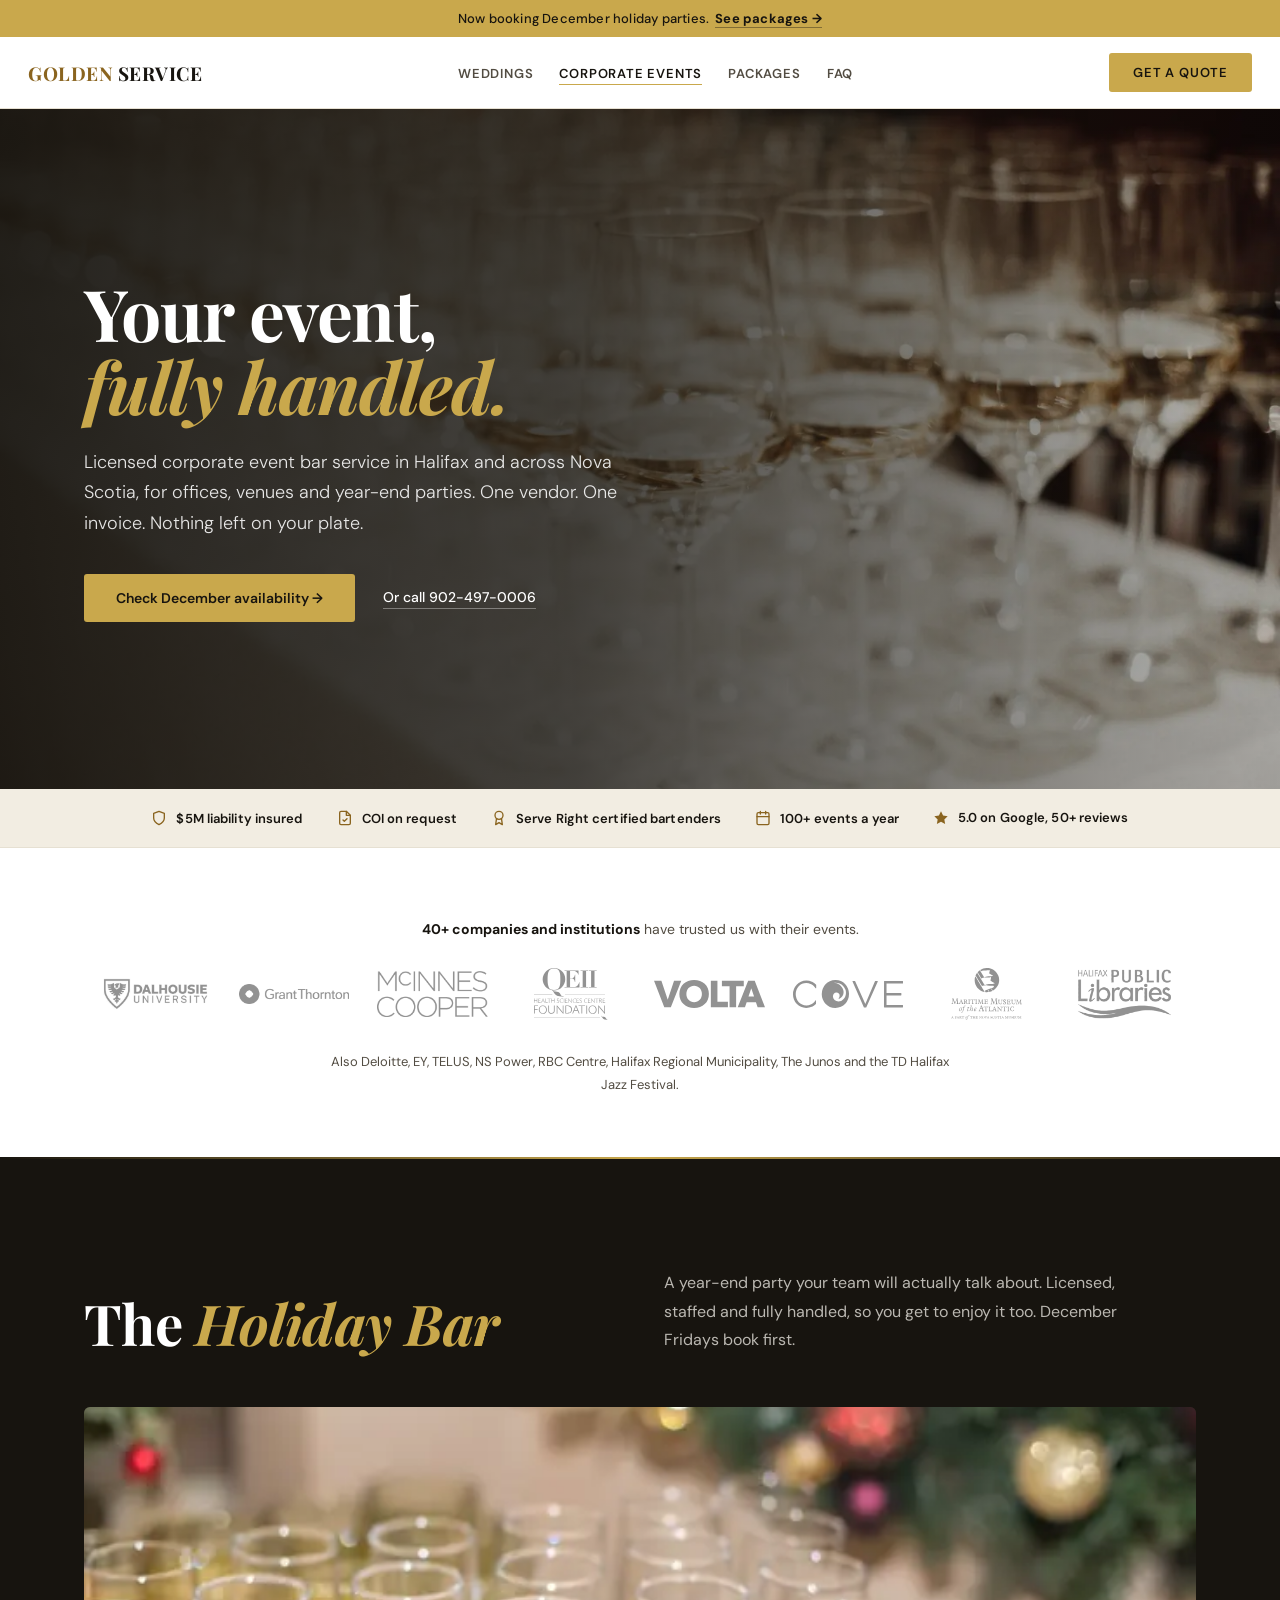
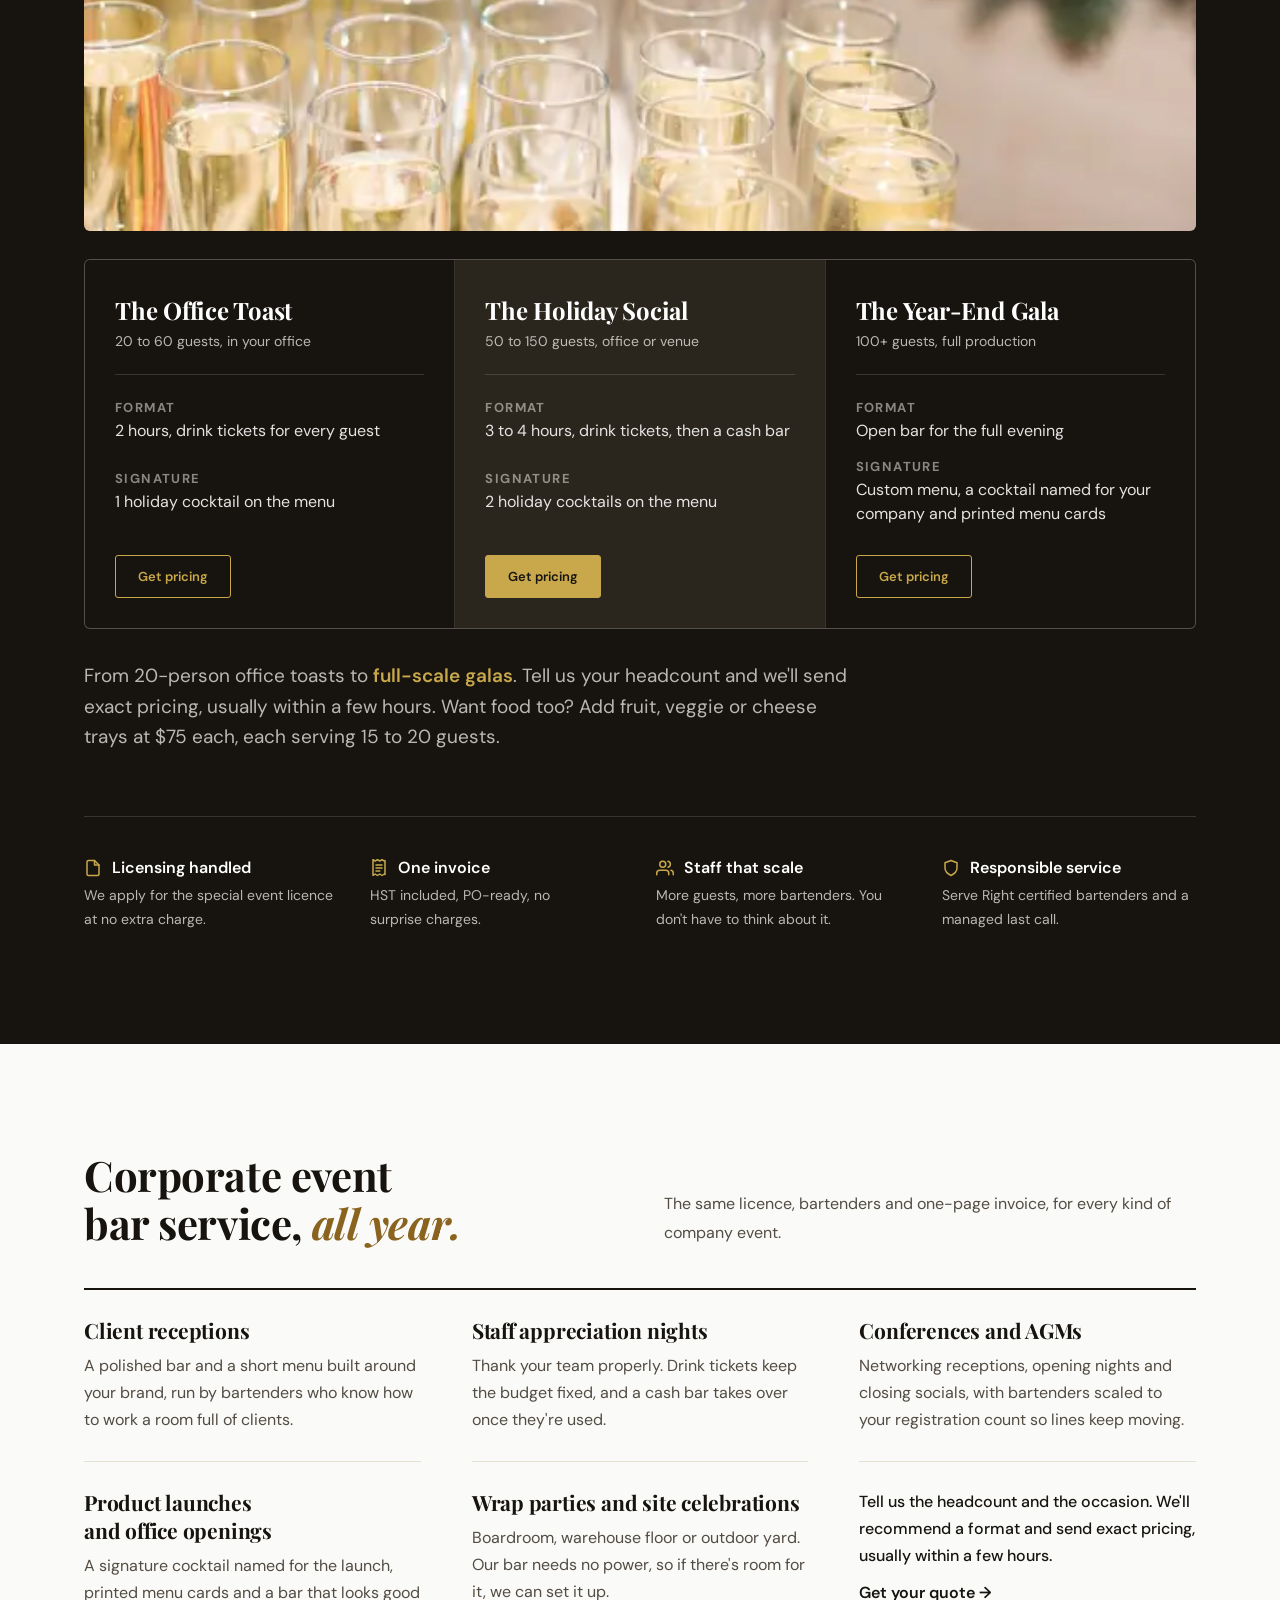
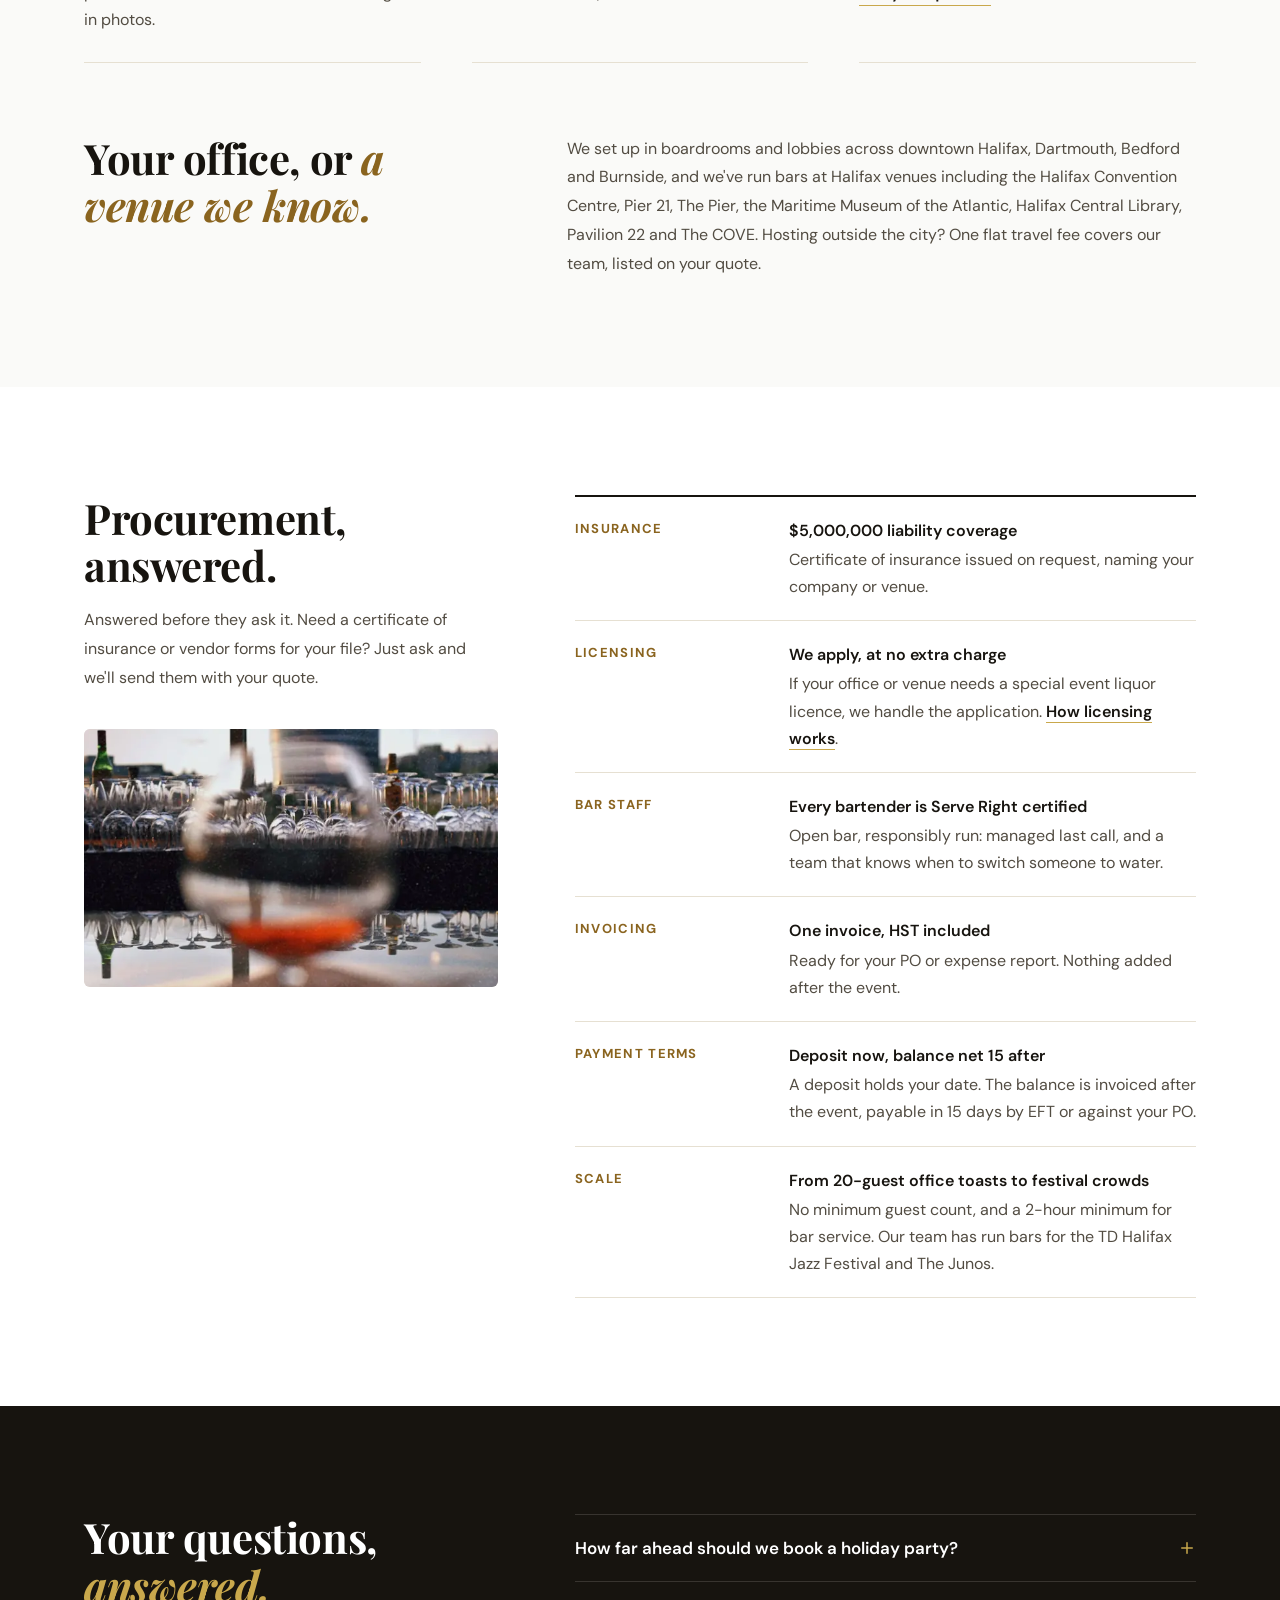
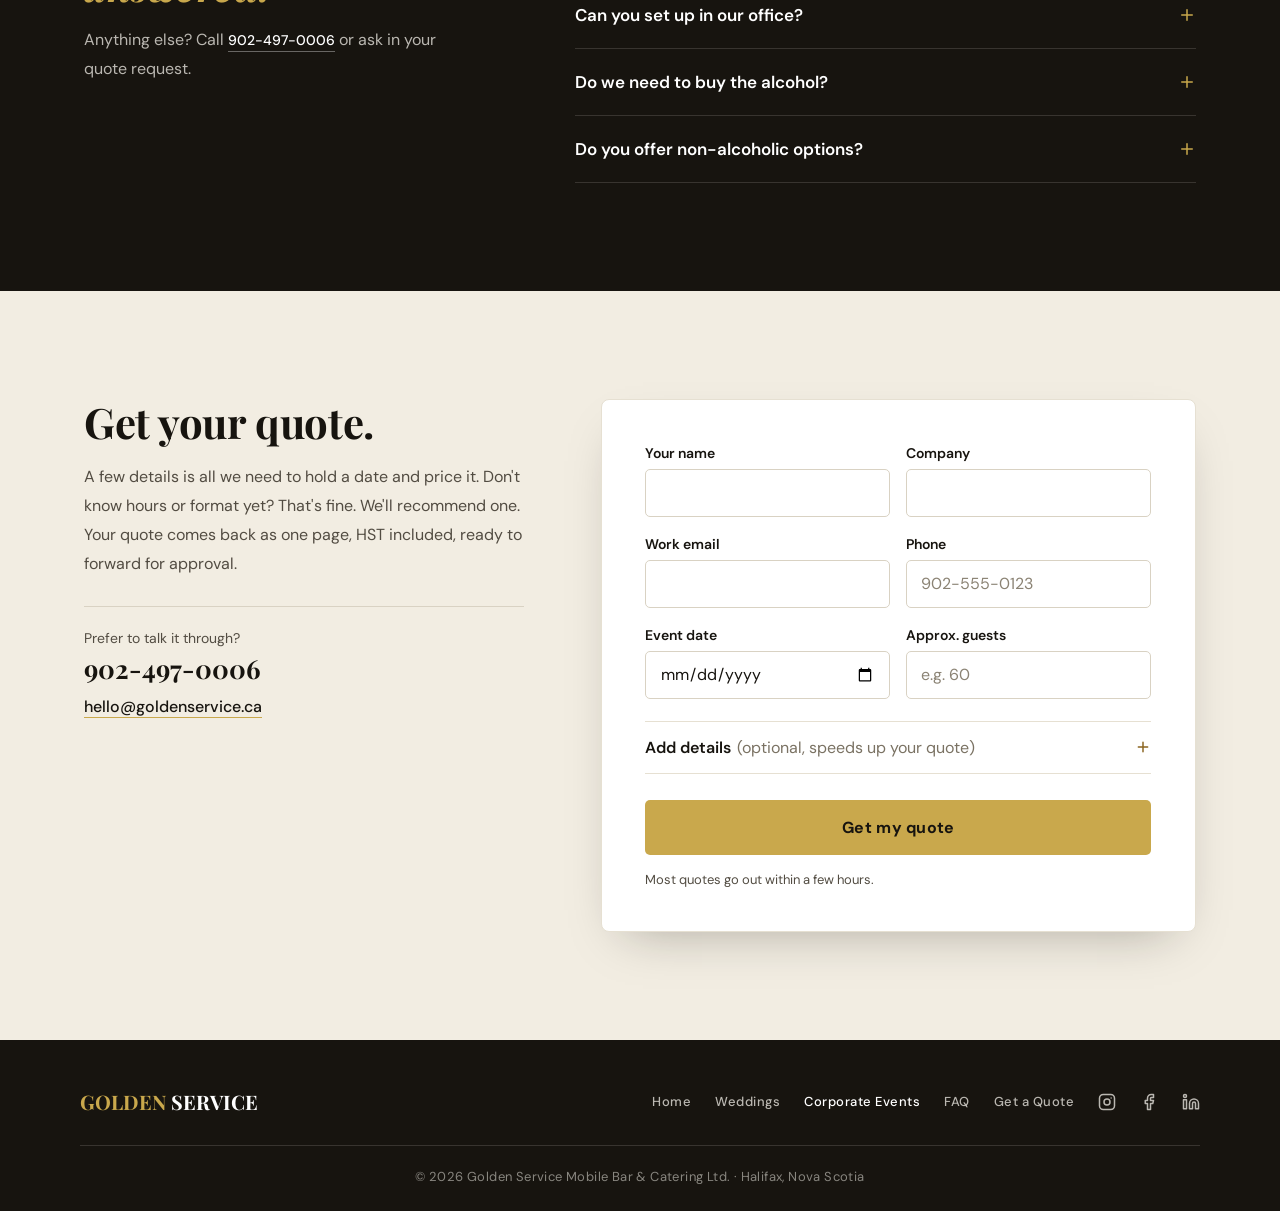
==== commit 1238e264: "Corporate FAQ heading: Your questions, answered. (2 lines) Co-Authored-By: Claude Opus 5.5 <noreply@" ====
--- a/corporate/index.html
+++ b/corporate/index.html
@@ -325,7 +325,7 @@
     <section class="gs-faq" id="faq" aria-labelledby="gsFaqTitle">
       <div class="gs-shell gs-faq-grid">
         <div data-reveal>
-          <h2 class="gs-title" id="gsFaqTitle">Corporate bar questions, <em>answered.</em></h2>
+          <h2 class="gs-title" id="gsFaqTitle">Your questions, <em>answered.</em></h2>
           <p class="gs-lede">Anything else? Call <a class="gs-link-on-dark" style="white-space:nowrap" href="tel:+19024970006">902-497-0006</a> or ask in your quote request.</p>
         </div>
         <div class="gs-faq-list" data-reveal>
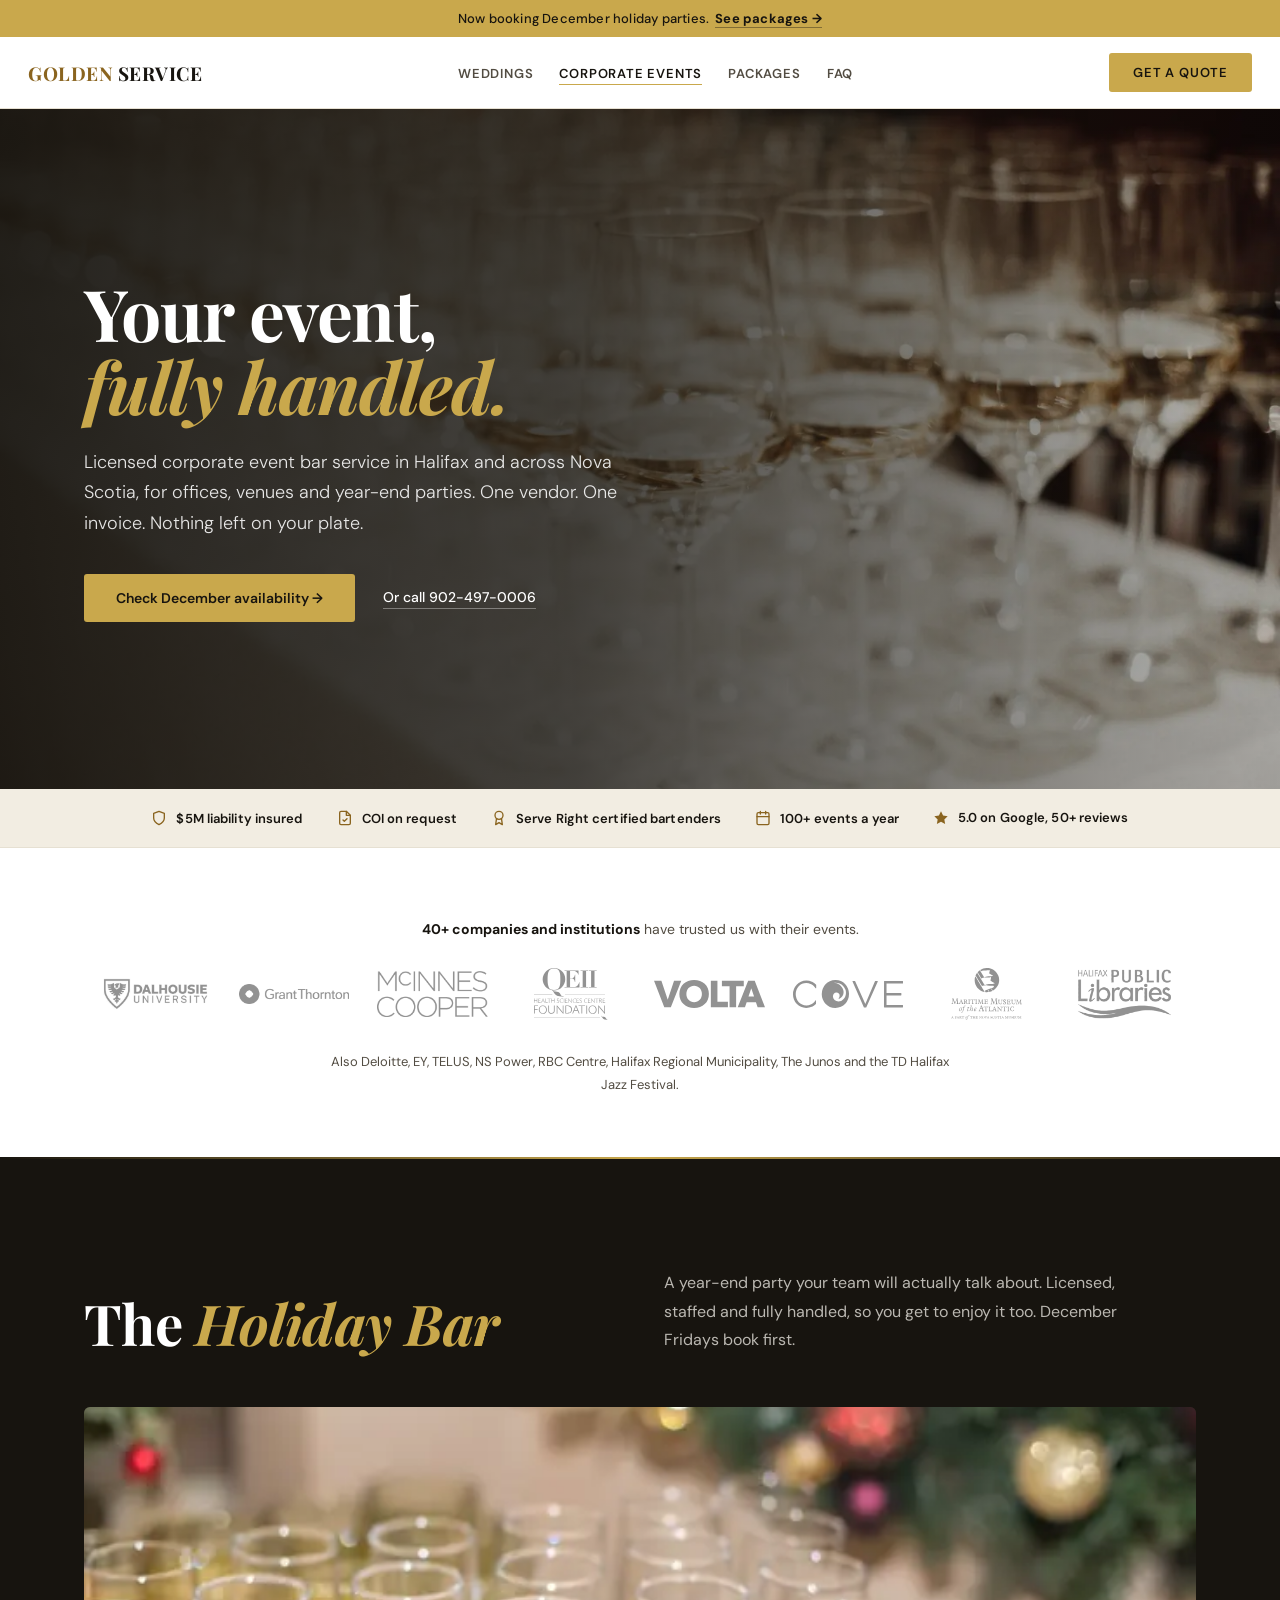
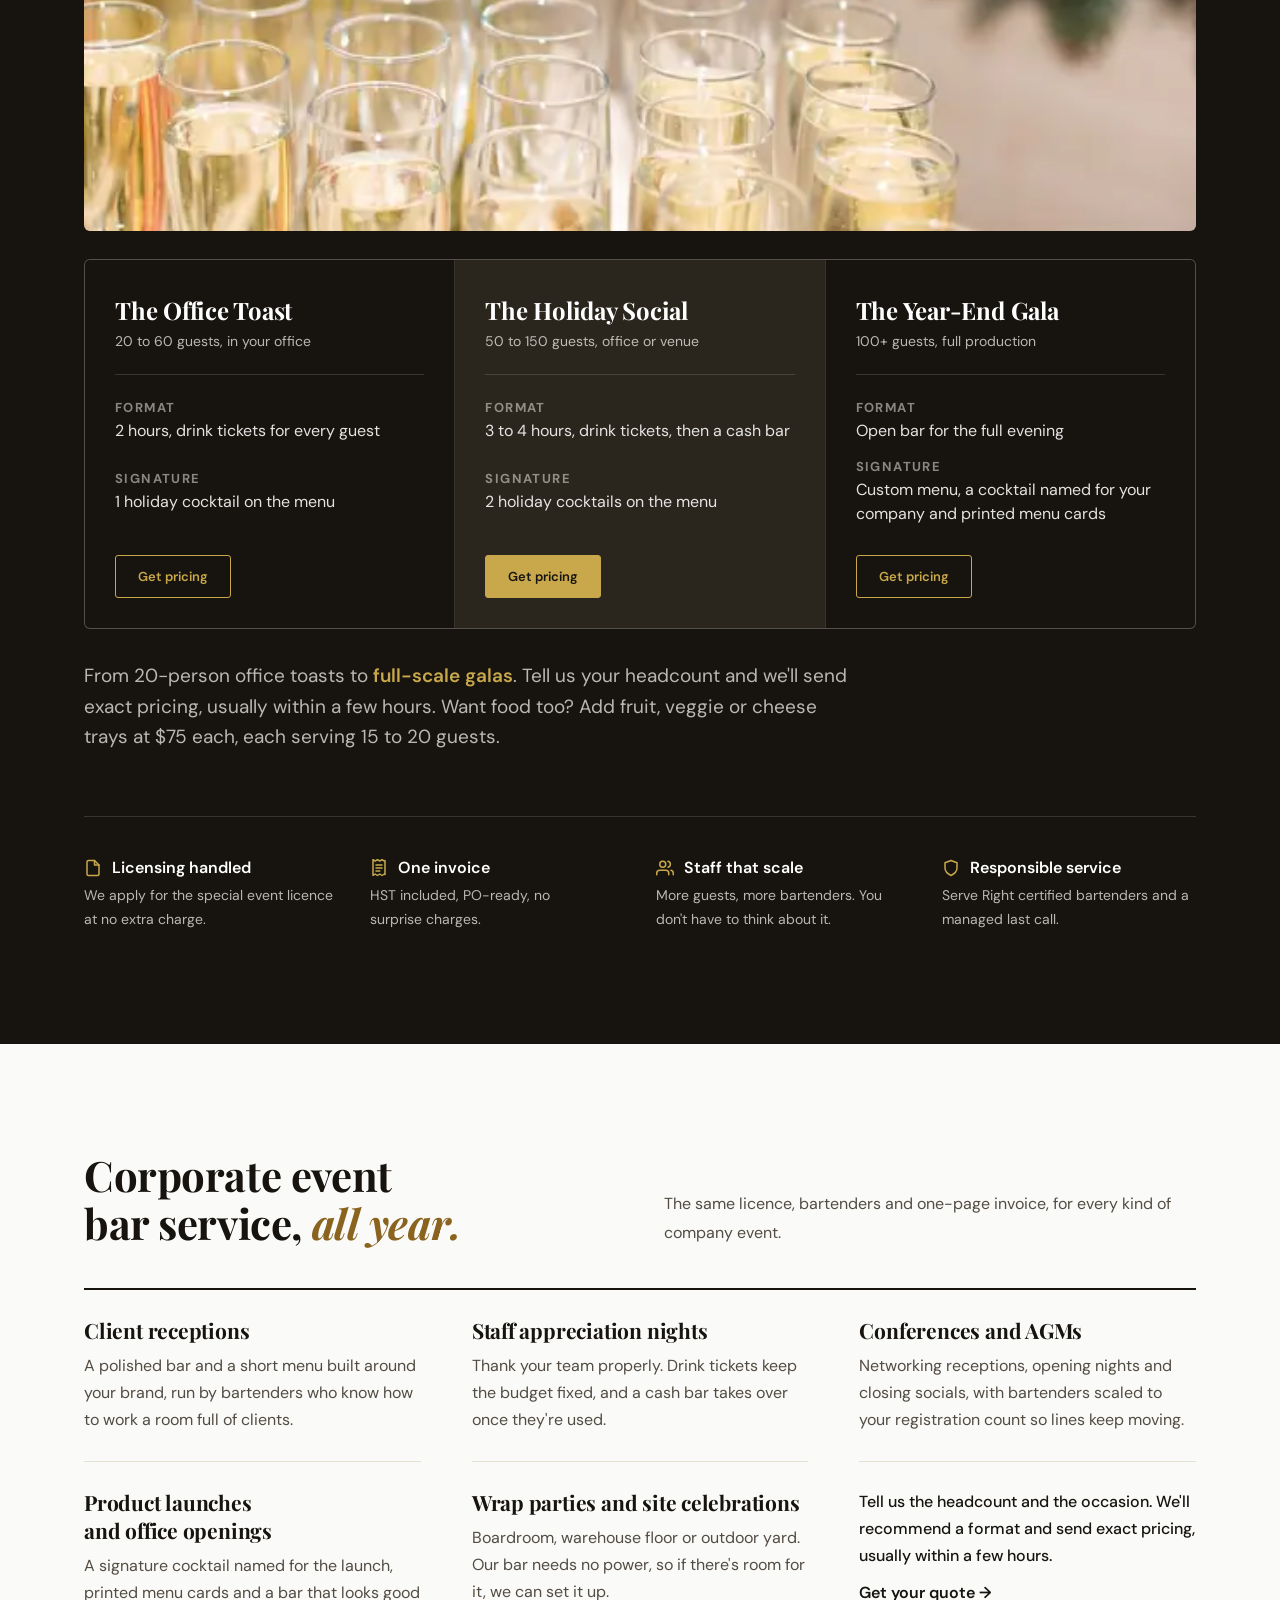
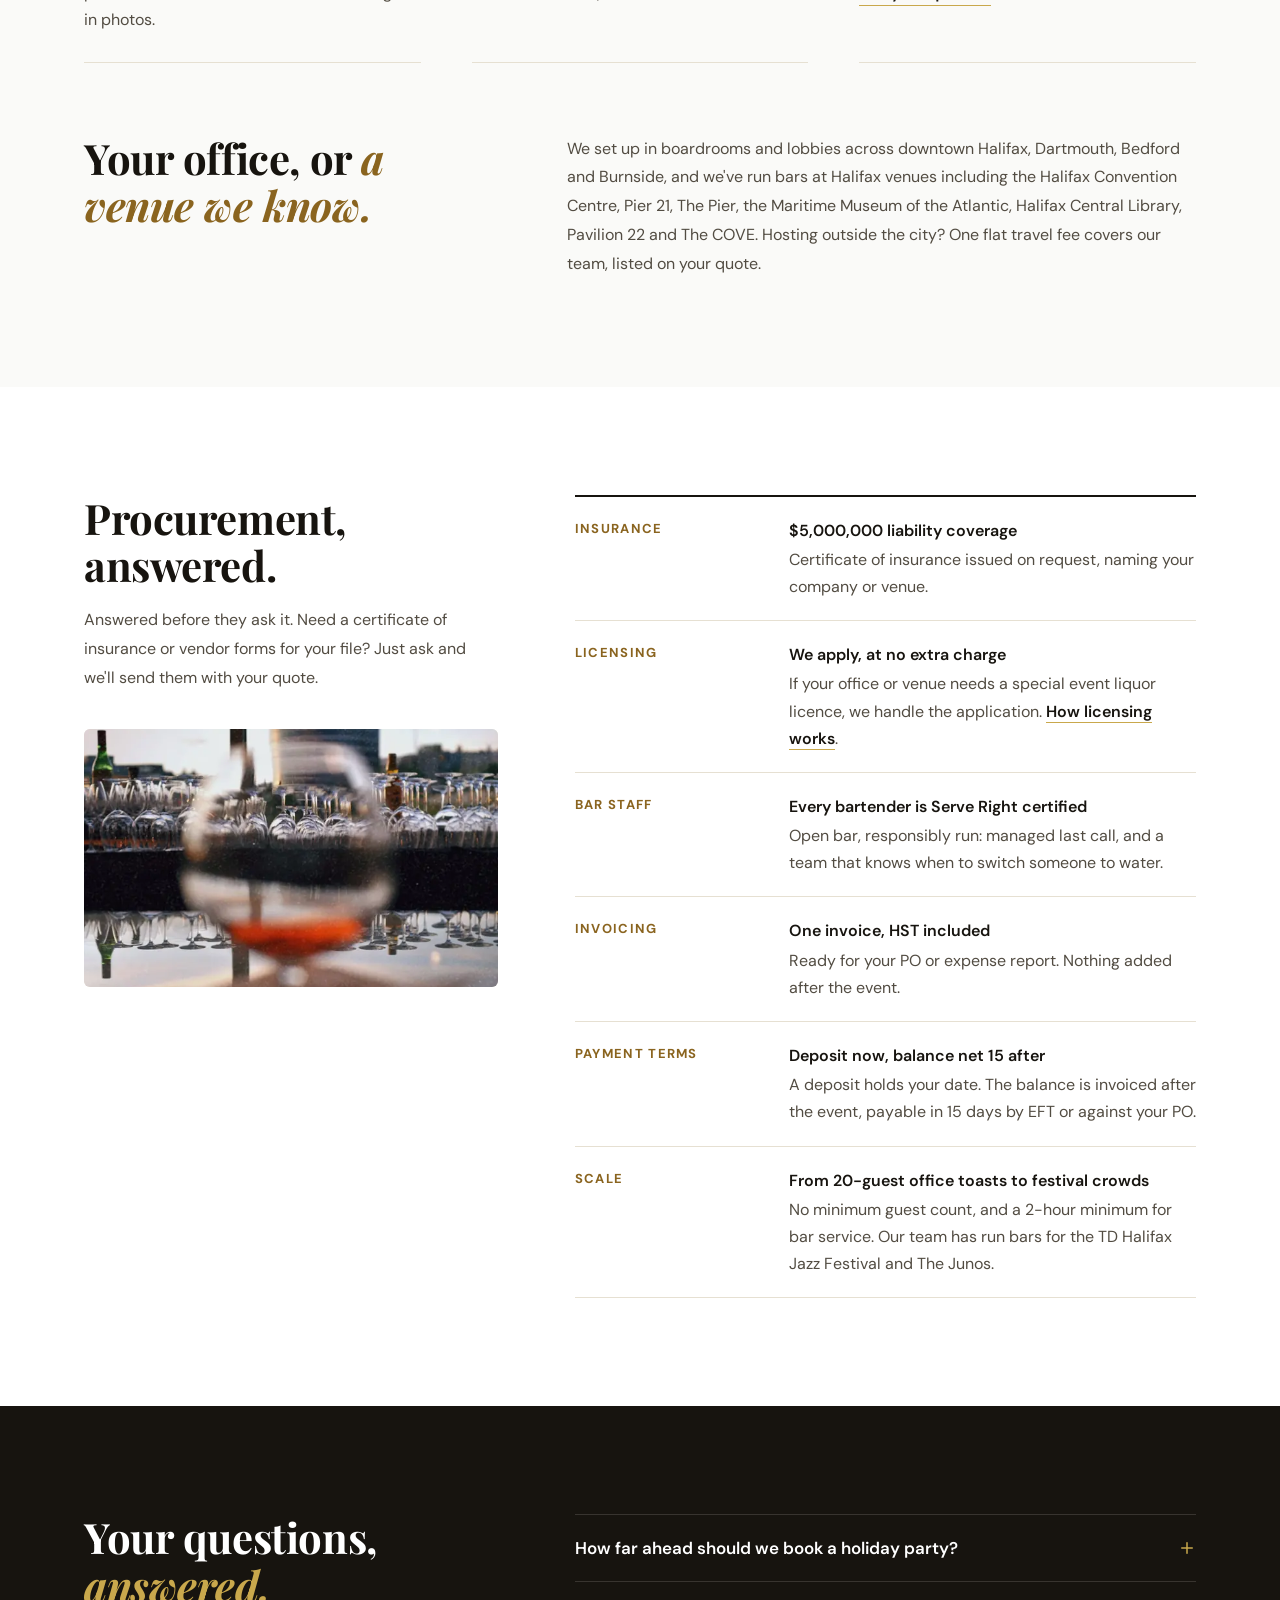
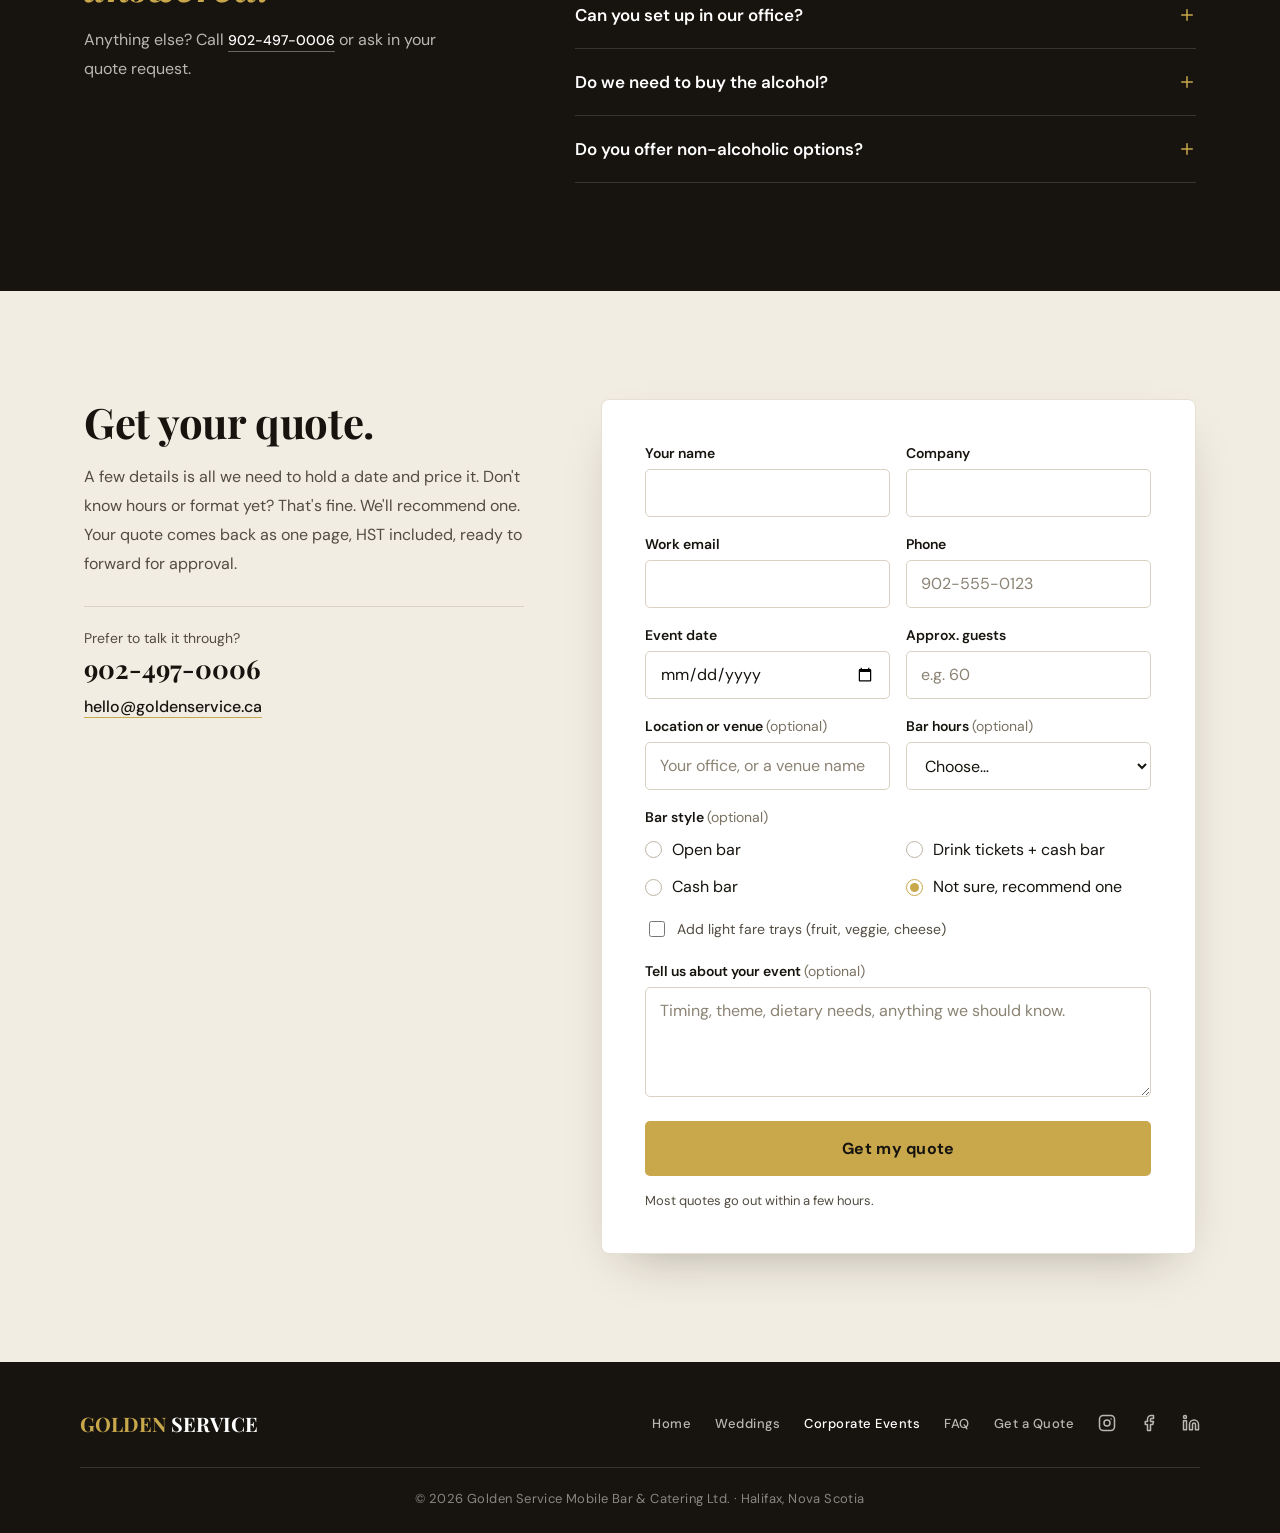
==== commit df0d82d1: "Quote forms: show venue and bar hours up front, both optional Replaces the collapsed "Add details" d" ====
--- a/corporate/index.html
+++ b/corporate/index.html
@@ -369,40 +369,40 @@
                 <div class="gs-field"><label for="f-date">Event date</label><input class="gs-input" id="f-date" name="event_date" type="date" max="2099-12-31" required></div>
                 <div class="gs-field"><label for="f-guests">Approx. guests</label><input class="gs-input" id="f-guests" name="guests" type="number" min="1" inputmode="numeric" placeholder="e.g. 60" required></div>
               </div>
-            </div>
-
-            <details class="gs-more" id="gsMore">
-              <summary>Add details <span>(optional, speeds up your quote)</span><svg width="16" height="16" viewBox="0 0 24 24" fill="none" stroke="currentColor" stroke-width="2.2" stroke-linecap="round" aria-hidden="true"><path d="M12 5v14M5 12h14"/></svg></summary>
-              <div class="gs-more-body">
-              <div class="gs-field">
-                <label for="f-venue">Location or venue</label>
-                <input class="gs-input" id="f-venue" name="location" type="text" placeholder="Your office, or a venue name">
-              </div>
-              <fieldset>
-                <legend class="gs-legend">Service style</legend>
-                <div class="gs-choices">
-                  <label class="gs-choice"><input type="radio" name="service_style" value="Open bar"> Open bar</label>
-                  <label class="gs-choice"><input type="radio" name="service_style" value="Drink tickets + cash bar"> Drink tickets + cash bar</label>
-                  <label class="gs-choice"><input type="radio" name="service_style" value="Cash bar"> Cash bar</label>
-                  <label class="gs-choice"><input type="radio" name="service_style" value="Not sure, recommend one" checked> Not sure, recommend one</label>
-                </div>
-              </fieldset>
-              <div class="gs-addon">
-                <label class="gs-inline-check"><input type="checkbox" id="gsTrays" aria-controls="gsTrayOpts" aria-expanded="false"> Add light fare trays (fruit, veggie, cheese)</label>
-                <div class="gs-tray-opts" id="gsTrayOpts" role="group" aria-label="Tray types" hidden>
-                  <label class="gs-inline-check"><input type="checkbox" class="gs-tray" value="Fruit" checked> Fruit</label>
-                  <label class="gs-inline-check"><input type="checkbox" class="gs-tray" value="Veggie" checked> Veggie</label>
-                  <label class="gs-inline-check"><input type="checkbox" class="gs-tray" value="Cheese" checked> Cheese</label>
+              <div class="gs-row">
+                <div class="gs-field"><label for="f-venue">Location or venue <i>(optional)</i></label><input class="gs-input" id="f-venue" name="location" type="text" placeholder="Your office, or a venue name"></div>
+                <div class="gs-field"><label for="f-hours">Bar hours <i>(optional)</i></label>
+                  <select class="gs-input" id="f-hours" name="service_hours">
+                    <option value="">Choose…</option>
+                    <option>2 hours</option><option>3 hours</option><option>4 hours</option><option>5 hours</option><option>6 hours</option><option>7+ hours</option><option>Not sure yet</option>
+                  </select>
                 </div>
               </div>
-              <input type="hidden" name="addons" id="f-addons" value="">
-              <div class="gs-field"><label for="f-msg">Tell us about your event <i>(optional)</i></label><textarea class="gs-input" id="f-msg" name="message" rows="3" placeholder="Venue, timing, theme, dietary needs, anything we should know."></textarea></div>
-              <input type="hidden" name="package_interest" id="f-package" value="">
-              <input type="hidden" name="event_type" value="Corporate Event">
-              <input type="hidden" name="source" value="goldenservice.ca/corporate">
-              <input type="hidden" name="subject" value="Corporate Quote Request - Golden Service">
+            </div>
+
+            <fieldset>
+              <legend class="gs-legend">Bar style <i>(optional)</i></legend>
+              <div class="gs-choices">
+                <label class="gs-choice"><input type="radio" name="service_style" value="Open bar"> Open bar</label>
+                <label class="gs-choice"><input type="radio" name="service_style" value="Drink tickets + cash bar"> Drink tickets + cash bar</label>
+                <label class="gs-choice"><input type="radio" name="service_style" value="Cash bar"> Cash bar</label>
+                <label class="gs-choice"><input type="radio" name="service_style" value="Not sure, recommend one" checked> Not sure, recommend one</label>
               </div>
-            </details>
+            </fieldset>
+            <div class="gs-addon">
+              <label class="gs-inline-check"><input type="checkbox" id="gsTrays" aria-controls="gsTrayOpts" aria-expanded="false"> Add light fare trays (fruit, veggie, cheese)</label>
+              <div class="gs-tray-opts" id="gsTrayOpts" role="group" aria-label="Tray types" hidden>
+                <label class="gs-inline-check"><input type="checkbox" class="gs-tray" value="Fruit" checked> Fruit</label>
+                <label class="gs-inline-check"><input type="checkbox" class="gs-tray" value="Veggie" checked> Veggie</label>
+                <label class="gs-inline-check"><input type="checkbox" class="gs-tray" value="Cheese" checked> Cheese</label>
+              </div>
+            </div>
+            <input type="hidden" name="addons" id="f-addons" value="">
+            <div class="gs-field"><label for="f-msg">Tell us about your event <i>(optional)</i></label><textarea class="gs-input" id="f-msg" name="message" rows="3" placeholder="Timing, theme, dietary needs, anything we should know."></textarea></div>
+            <input type="hidden" name="package_interest" id="f-package" value="">
+            <input type="hidden" name="event_type" value="Corporate Event">
+            <input type="hidden" name="source" value="goldenservice.ca/corporate">
+            <input type="hidden" name="subject" value="Corporate Quote Request - Golden Service">
             <button type="submit" class="gs-submit" id="gsSubmit">Get my quote</button>
             <div class="gs-form-foot" id="gsFormFoot"><p class="gs-promise">Most quotes go out within a few hours.</p></div>
 
@@ -481,7 +481,6 @@
     var form = document.getElementById('gsForm');
     if(!form) return null;
     var basics = document.getElementById('gsStep1');
-    var more = document.getElementById('gsMore');
     var foot = document.getElementById('gsFormFoot');
     var submit = document.getElementById('gsSubmit');
     var ok = document.getElementById('gsSuccess');
@@ -514,7 +513,7 @@
 
     // Native validity bubbles don't show on radio groups reliably, so event type gets its own message.
     function valid(){
-      var fields = basics.querySelectorAll('input[required]:not([type=radio])');
+      var fields = form.querySelectorAll('[required]:not([type=radio])');
       for(var i = 0; i < fields.length; i++){
         if(!fields[i].checkValidity()){ fields[i].reportValidity(); return false; }
       }
@@ -537,7 +536,7 @@
         var v = a.getAttribute('data-package');
         if(pkg) pkg.value = v;
         var r = form.querySelector('input[name="service_style"][value="' + v + '"]');
-        if(r){ r.checked = true; more.open = true; }
+        if(r) r.checked = true;
       });
     });
     document.querySelectorAll('a[href="#quote"]').forEach(function(a){
@@ -578,7 +577,6 @@
           if(!r.ok) throw new Error('bad status');
           // Keep the form in place; confirm underneath it.
           form.reset();
-          more.open = false;
           trayOpts.hidden = true;
           trays.setAttribute('aria-expanded', 'false');
           if(venueNote) venueNote.hidden = true;
@@ -599,7 +597,6 @@
       setVenue: function(name){
         if(!venue) return;
         venue.value = name;
-        more.open = true;
         if(venueNote){
           document.getElementById('gsVenueNoteName').textContent = name;
           venueNote.hidden = false;
--- a/styles.css
+++ b/styles.css
@@ -189,7 +189,7 @@
 .gs-field{margin-bottom:18px}
 .gs-row{display:grid;grid-template-columns:1fr 1fr;gap:16px}
 .gs-field label,.gs-legend{display:block;font-size:14px;font-weight:600;color:var(--gs-ink);margin-bottom:7px;padding:0}
-.gs-field label i{font-style:normal;font-weight:400;color:var(--gs-muted)}
+.gs-field label i,.gs-legend i{font-style:normal;font-weight:400;color:var(--gs-muted)}
 textarea.gs-input{height:auto;min-height:110px;resize:vertical}
 .gs-input::placeholder{color:var(--gs-placeholder)}
 .gs-input:focus{border-color:var(--gs-gold);box-shadow:0 0 0 3px rgba(201,168,76,.2)}
@@ -214,14 +214,6 @@
 .gs-status.ok{background:var(--gs-ok-bg);border:1px solid var(--gs-ok-line);color:var(--gs-ok-text)}
 .gs-status.err{background:var(--gs-error-bg);border:1px solid var(--gs-error-line);color:var(--gs-error-text)}
 .gs-status.err a{color:inherit}
-.gs-more{border-top:1px solid var(--gs-line);border-bottom:1px solid var(--gs-line);margin:4px 0 20px}
-.gs-more summary{list-style:none;cursor:pointer;display:flex;align-items:center;gap:6px;padding:15px 0;font-size:16px;font-weight:600;color:var(--gs-ink)}
-.gs-more summary::-webkit-details-marker{display:none}
-.gs-more summary span{font-weight:400;color:var(--gs-muted)}
-.gs-more summary svg{color:var(--gs-gold-deep);flex-shrink:0;margin-left:auto;transition:transform .3s var(--gs-ease)}
-.gs-more[open] summary svg{transform:rotate(45deg)}
-.gs-more-body{padding:4px 0 6px}
-.gs-more[hidden],#gsStep1[hidden],.gs-form-foot[hidden],.gs-submit[hidden]{display:none}
 
 /* MOBILE QUOTE BAR */
 .gs-mbar{display:none}
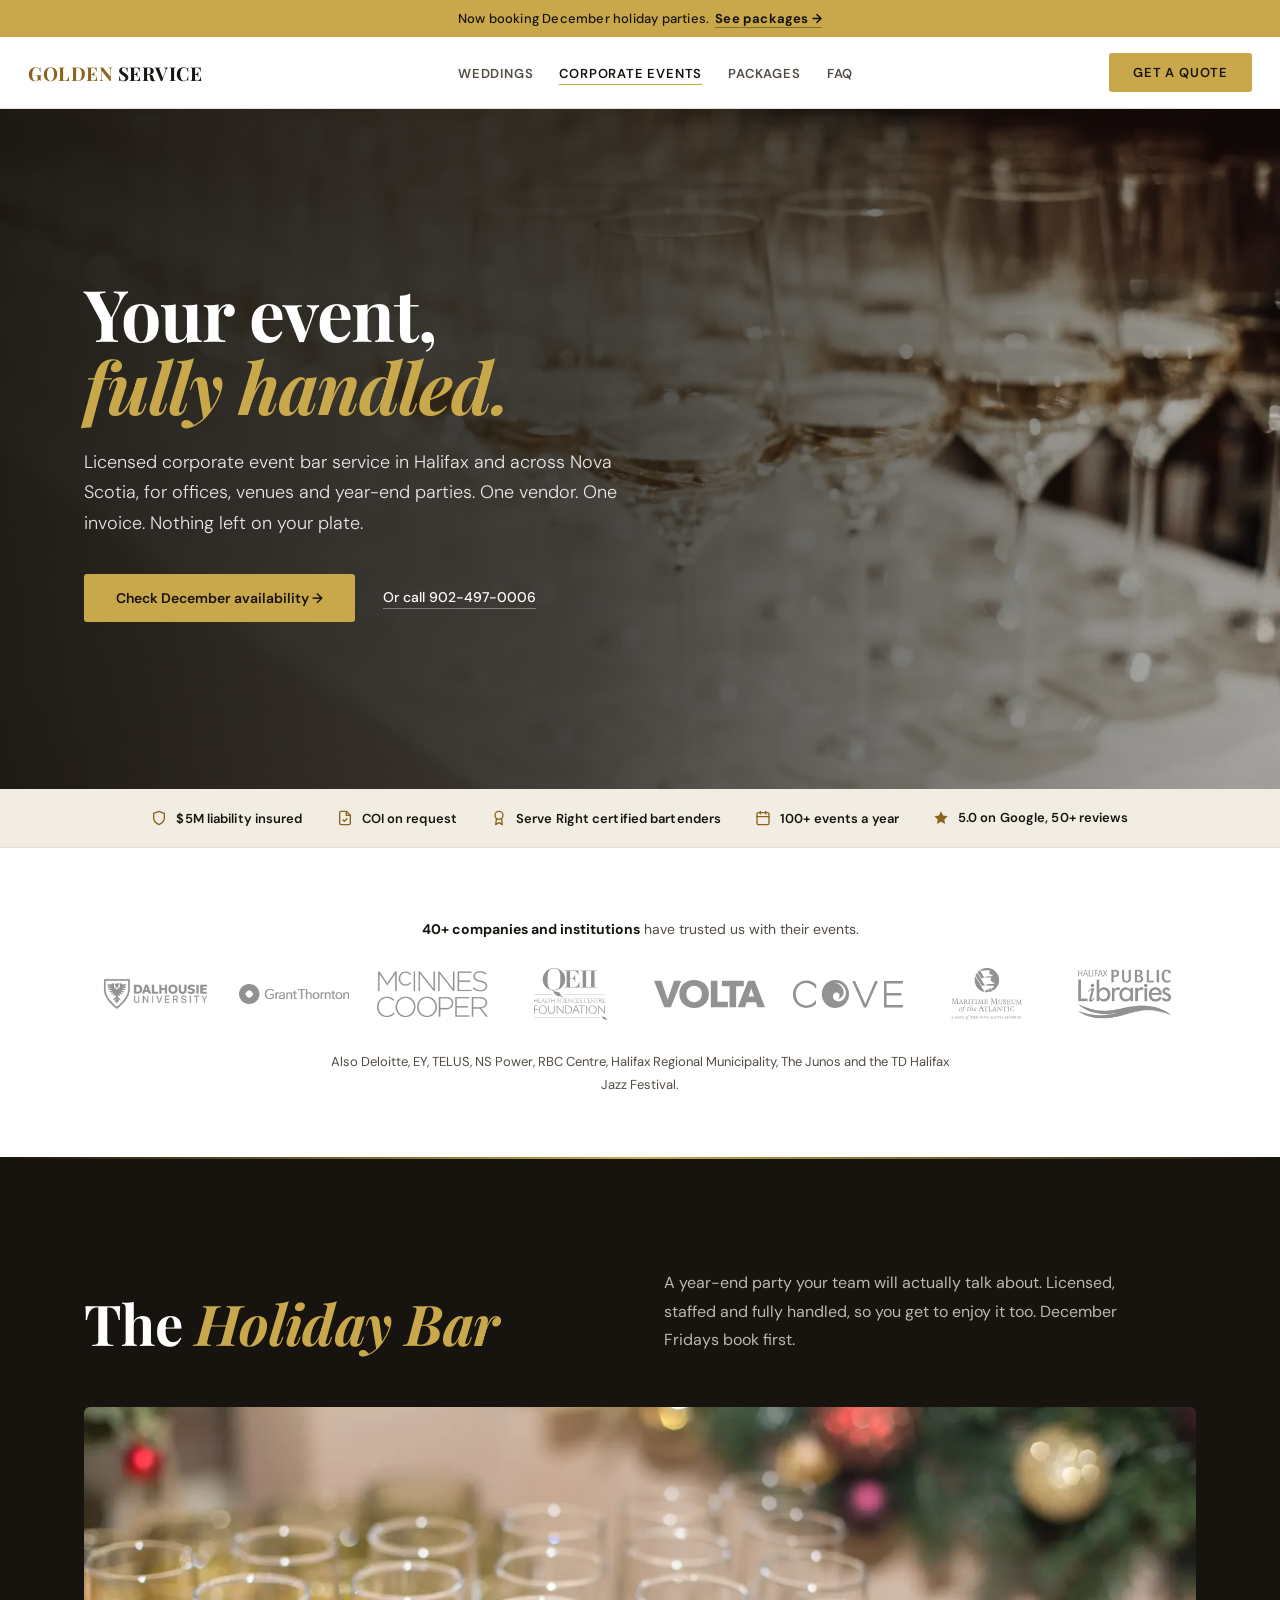
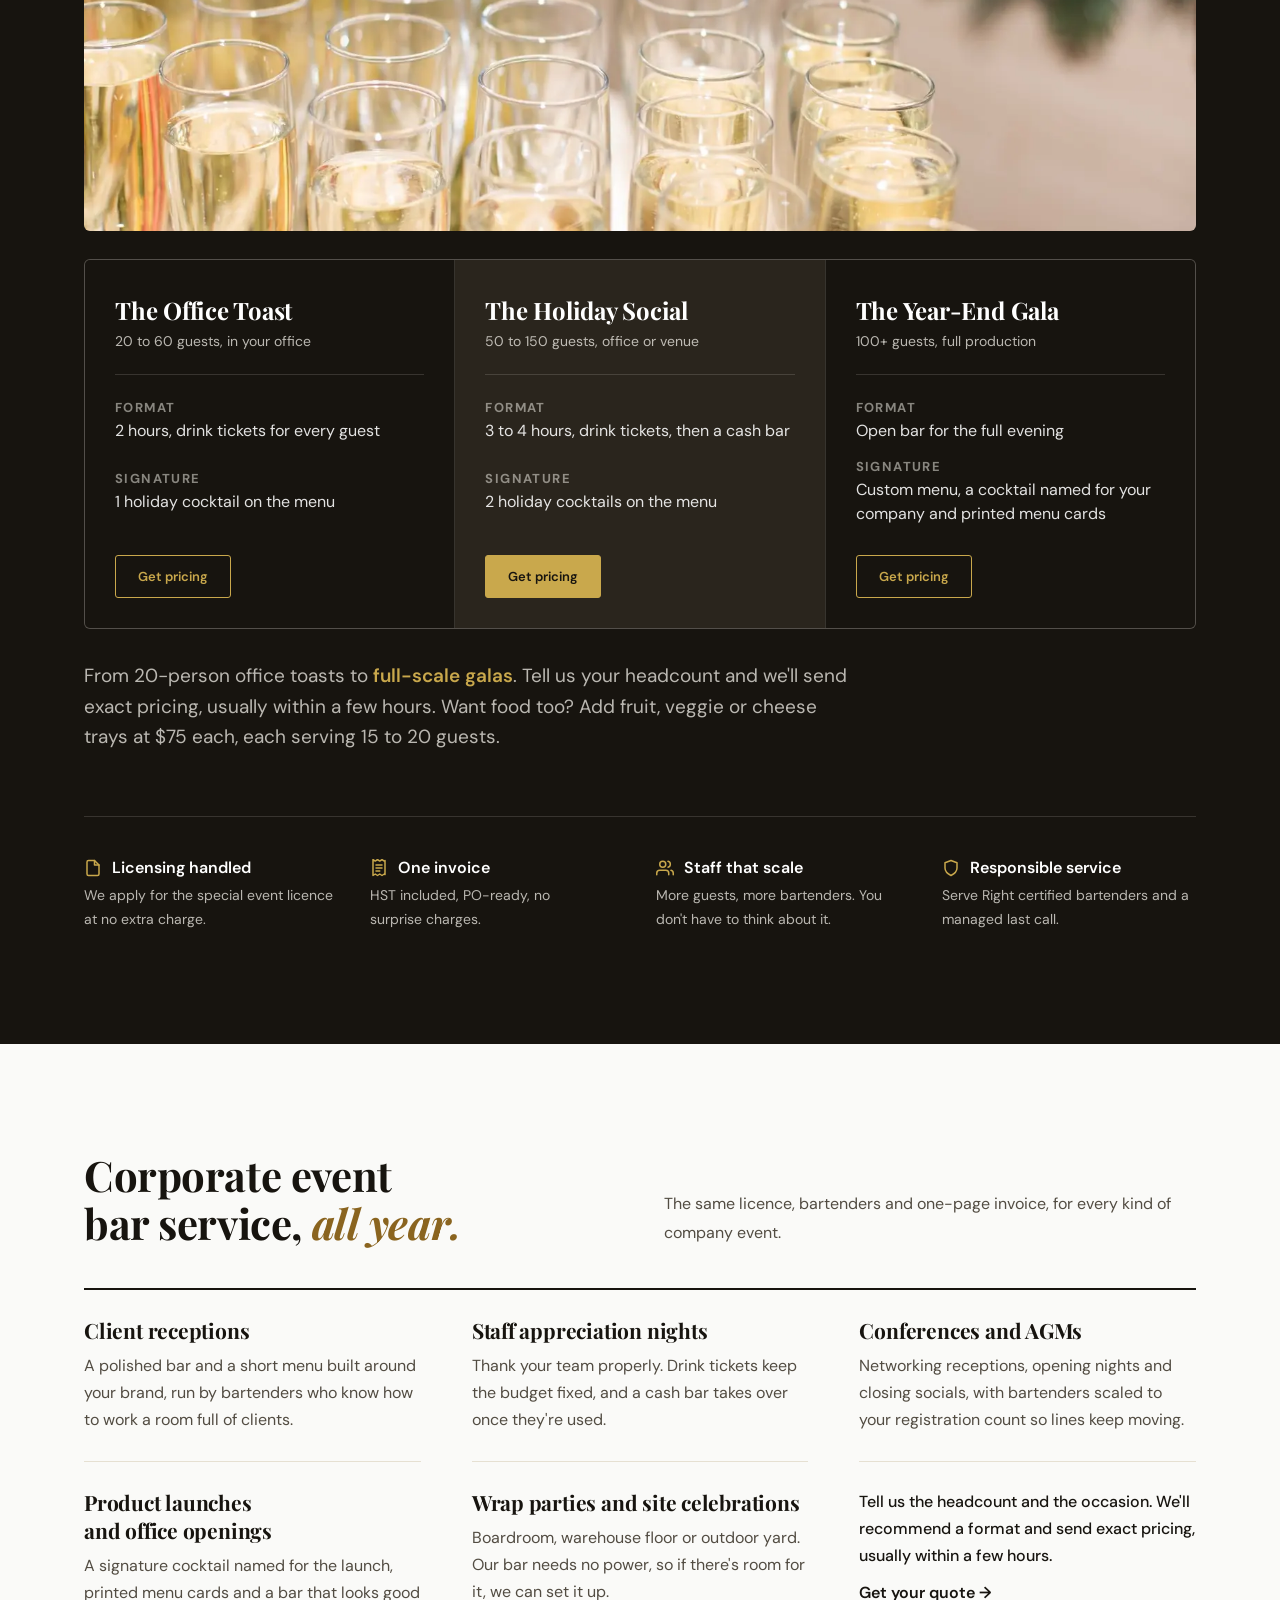
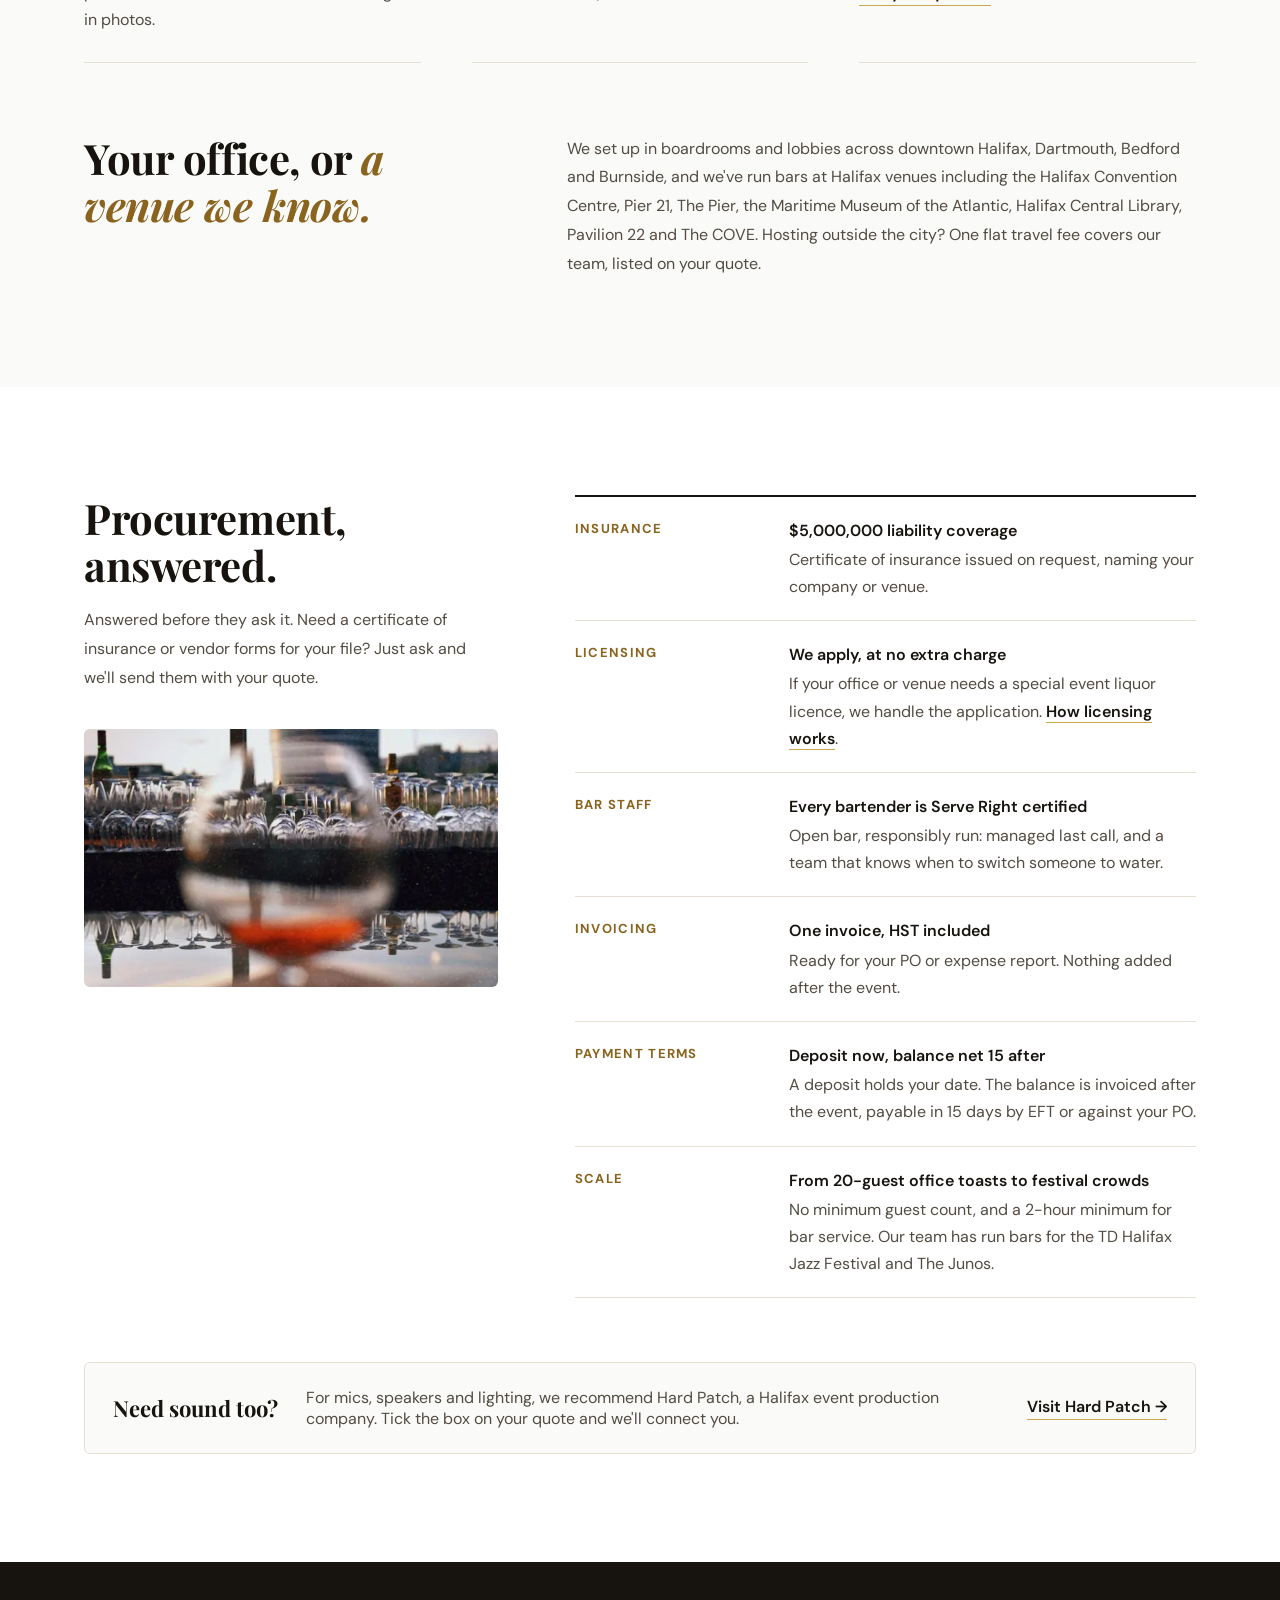
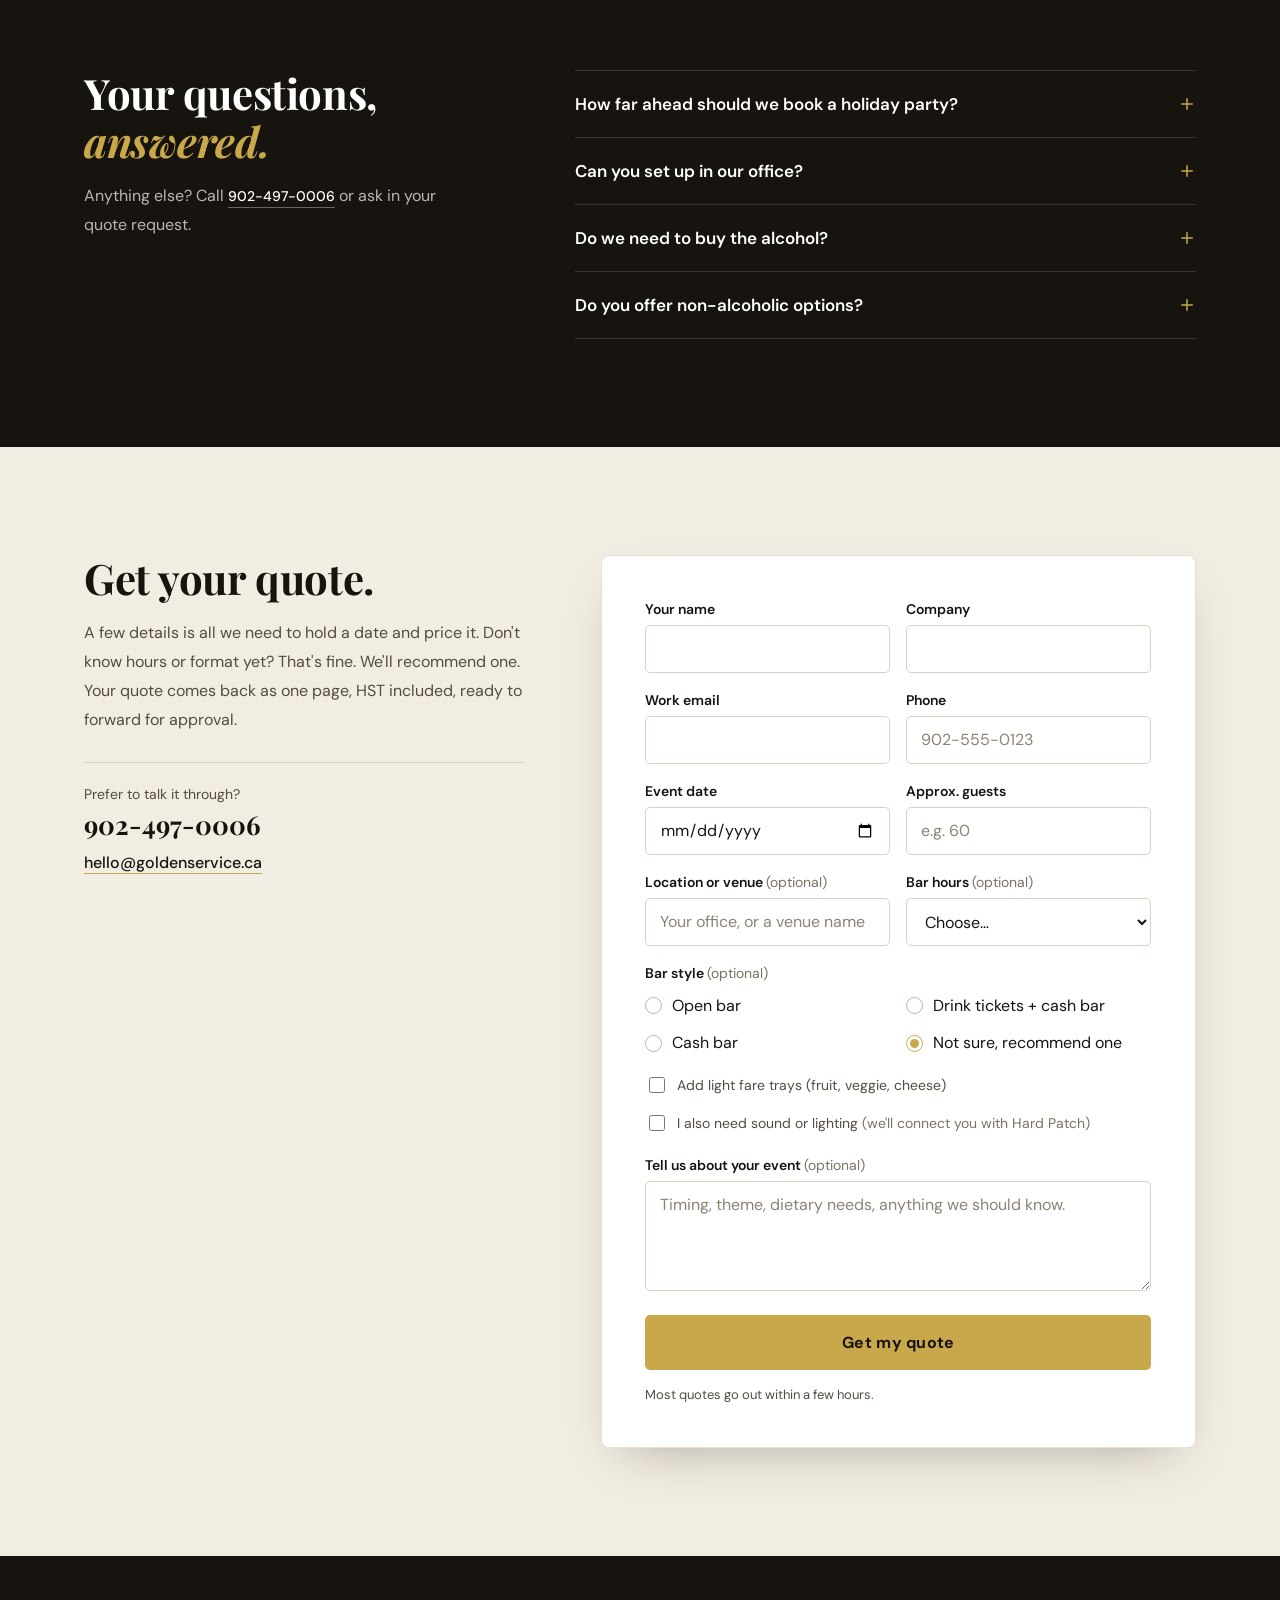
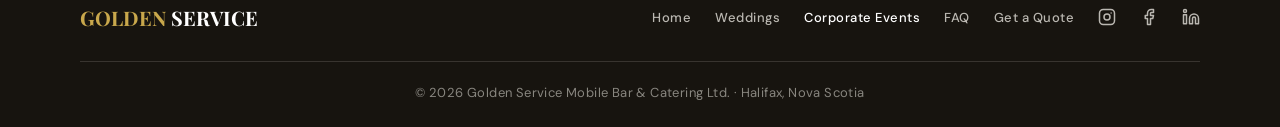
==== commit 455bea00: "Hard Patch as preferred sound partner: quote tick box, corporate card, homepage FAQ Optional "I also" ====
--- a/corporate/index.html
+++ b/corporate/index.html
@@ -90,7 +90,14 @@
 
     /* LIGHT FARE */
     .gs-fare{padding:clamp(64px,9vw,108px) 0 0}
+    /* SOUND PARTNER */
+    .gs-partner{margin-top:clamp(40px,6vw,64px);padding:24px 28px;border:1px solid var(--gs-line);border-radius:6px;background:var(--gs-paper);display:grid;grid-template-columns:auto 1fr auto;gap:8px 28px;align-items:center}
+    .gs-partner h3{font-family:var(--gs-font-display);font-size:22px;color:var(--gs-ink);margin:0}
+    .gs-partner p{margin:0;color:var(--gs-body)}
+    .gs-partner .gs-text-link{justify-self:start;white-space:nowrap}
+    @media (max-width: 760px){ .gs-partner{grid-template-columns:1fr} }
     .gs-addon{margin:-6px 0 22px!important}
+    .gs-addon-note{color:var(--gs-muted)}
     .gs-addon .gs-inline-check{margin:0}
 
     /* EVERY EVENT */
@@ -319,6 +326,13 @@
           <div><dt>Scale</dt><dd><strong>From 20-guest office toasts to festival crowds</strong>No minimum guest count, and a 2-hour minimum for bar service. Our team has run bars for the TD Halifax Jazz Festival and The Junos.</dd></div>
         </dl>
       </div>
+      <div class="gs-shell">
+        <aside class="gs-partner" aria-labelledby="gsPartnerTitle" data-reveal>
+          <h3 id="gsPartnerTitle">Need sound too?</h3>
+          <p>For mics, speakers and lighting, we recommend Hard Patch, a Halifax event production company. Tick the box on your quote and we'll connect you.</p>
+          <a class="gs-text-link" href="https://www.hardpatch.live/corporate-events" target="_blank" rel="noopener">Visit Hard Patch &rarr;</a>
+        </aside>
+      </div>
     </section>
 
     <!-- FAQ -->
@@ -396,6 +410,9 @@
                 <label class="gs-inline-check"><input type="checkbox" class="gs-tray" value="Veggie" checked> Veggie</label>
                 <label class="gs-inline-check"><input type="checkbox" class="gs-tray" value="Cheese" checked> Cheese</label>
               </div>
+            </div>
+            <div class="gs-addon">
+              <label class="gs-inline-check"><input type="checkbox" name="also_needs" value="Sound or lighting (OK to share details with Hard Patch)"> <span>I also need sound or lighting <span class="gs-addon-note">(we'll connect you with Hard Patch)</span></span></label>
             </div>
             <input type="hidden" name="addons" id="f-addons" value="">
             <div class="gs-field"><label for="f-msg">Tell us about your event <i>(optional)</i></label><textarea class="gs-input" id="f-msg" name="message" rows="3" placeholder="Timing, theme, dietary needs, anything we should know."></textarea></div>
